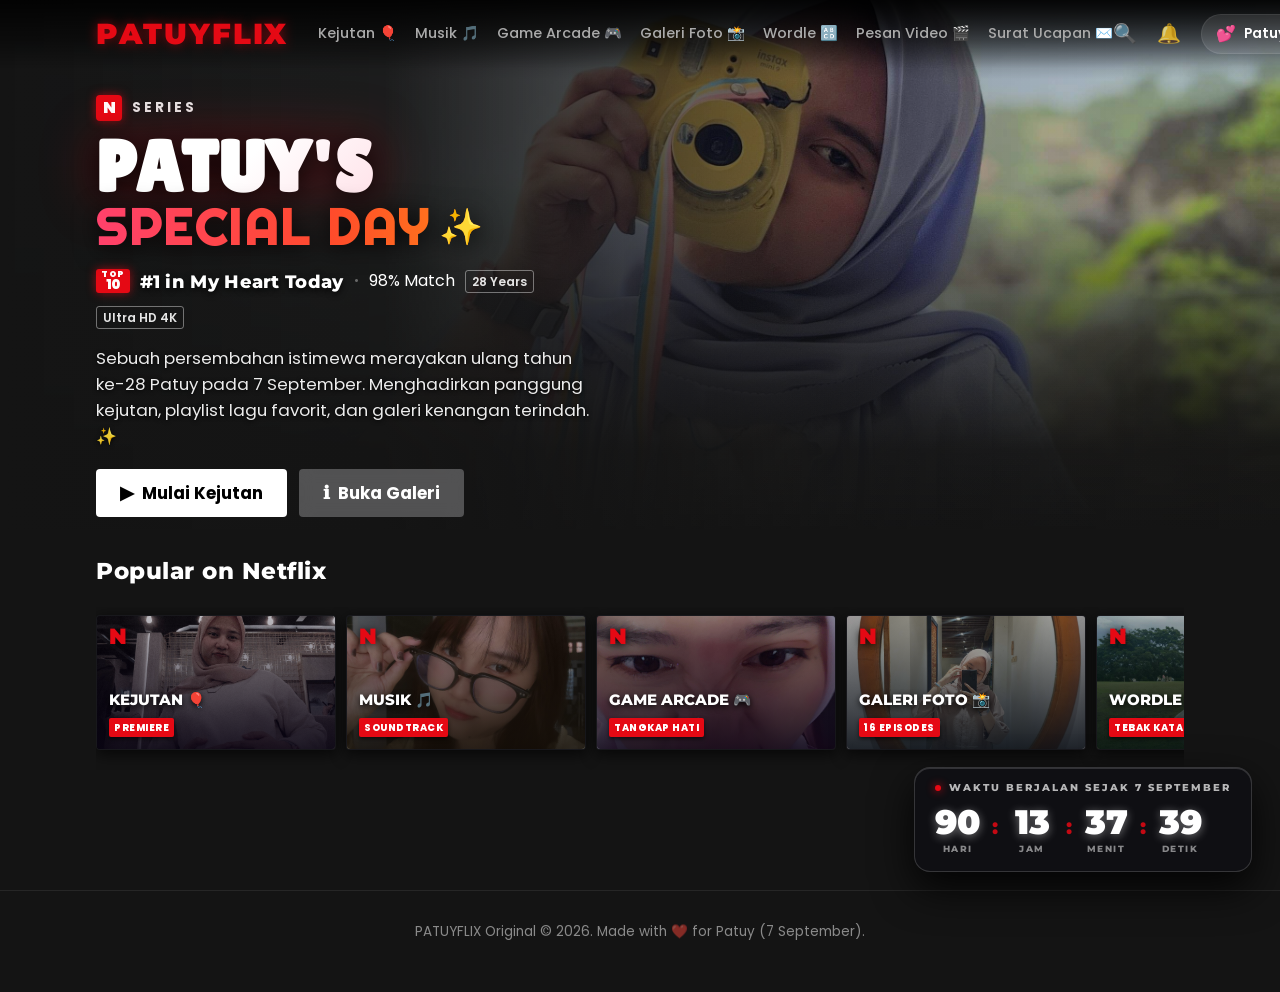
==== index.html @ a93c568f "Deploy PATUYFLIX Birthday Web App 🎉" ====
<!DOCTYPE html>
<html lang="id">
<head>
    <meta charset="UTF-8">
    <meta name="viewport" content="width=device-width, initial-scale=1.0">
    <title>PATUYFLIX — Beranda Utama 💕</title>
    <meta name="description" content="A special Netflix-style birthday experience created with love for Patuy.">
    <!-- Google Fonts -->
    <link rel="preconnect" href="https://fonts.googleapis.com">
    <link rel="preconnect" href="https://fonts.gstatic.com" crossorigin>
    <link href="https://fonts.googleapis.com/css2?family=Fredoka:wght@600;700;800&family=Lilita+One&family=Righteous&family=Montserrat:wght@400;600;700;800;900&family=Poppins:ital,wght@0,300;0,400;0,500;0,600;0,700;1,300&display=swap" rel="stylesheet">
    <link rel="stylesheet" href="css/style.css?v=2">
    <style>
        /* True Netflix Edge-to-Edge Fullscreen Layout (Desktop.pdf 100% Match) */
        html, body.netflix-theme {
            margin: 0 !important;
            padding: 0 !important;
            width: 100vw !important;
            max-width: 100vw !important;
            background-color: #141414 !important;
            overflow-x: hidden !important;
        }

        #starry-canvas {
            display: none !important;
        }

        .netflix-header {
            position: fixed !important;
            top: 0 !important;
            left: 0 !important;
            width: 100vw !important;
            height: 68px !important;
            padding: 0 7.5% !important;
            z-index: 1000 !important;
            background: linear-gradient(180deg, rgba(0,0,0,0.85) 0%, rgba(0,0,0,0.4) 60%, transparent 100%) !important;
            backdrop-filter: none !important;
            -webkit-backdrop-filter: none !important;
            display: flex !important;
            align-items: center !important;
            justify-content: space-between !important;
        }

        .home-main-container {
            width: 100vw !important;
            max-width: 100vw !important;
            margin: 0 !important;
            padding: 0 !important;
            position: relative !important;
            z-index: 1 !important;
            overflow-x: hidden !important;
        }

        .netflix-hero {
            position: relative !important;
            width: 100vw !important;
            min-height: auto !important;
            display: flex !important;
            flex-direction: column !important;
            justify-content: flex-start !important;
            padding: 95px 0 12px 0 !important;
            margin: 0 !important;
            border-radius: 0 !important;
            overflow: visible !important;
        }

        .hero-backdrop {
            position: absolute !important;
            top: 0 !important;
            left: 0 !important;
            right: 0 !important;
            bottom: 0 !important;
            width: 100vw !important;
            height: 100% !important;
            min-height: 100% !important;
            background-image: url('assets/images/hero-banner.jpg') !important;
            background-size: cover !important;
            background-position: right 18% center !important;
            background-repeat: no-repeat !important;
            border-radius: 0 !important;
            z-index: 1 !important;
        }

        .hero-vignette {
            position: absolute !important;
            top: 0 !important;
            left: 0 !important;
            right: 0 !important;
            bottom: 0 !important;
            width: 100vw !important;
            height: 100% !important;
            min-height: 100% !important;
            background: 
                linear-gradient(to right, #141414 0%, rgba(20, 20, 20, 0.95) 30%, rgba(20, 20, 20, 0.68) 48%, rgba(20, 20, 20, 0.15) 72%, transparent 100%),
                linear-gradient(to top, #141414 0%, rgba(20, 20, 20, 0.95) 15%, rgba(20, 20, 20, 0.5) 40%, transparent 65%),
                linear-gradient(to bottom, rgba(0, 0, 0, 0.75) 0%, transparent 15%) !important;
            pointer-events: none !important;
            border-radius: 0 !important;
            z-index: 2 !important;
        }

        .hero-content {
            position: relative !important;
            z-index: 3 !important;
            max-width: 620px !important;
            padding: 0 0 0 7.5% !important;
            margin: 0 !important;
        }

        /* Playful & Attractive Cinematic Hero Title */
        .playful-title {
            font-family: 'Lilita One', 'Fredoka', cursive, sans-serif !important;
            line-height: 0.95 !important;
            margin-bottom: 16px !important;
            display: flex !important;
            flex-direction: column !important;
            gap: 2px !important;
        }

        .title-word-patuy {
            font-family: 'Lilita One', cursive, sans-serif !important;
            font-size: 4.5rem !important;
            background: linear-gradient(135deg, #ffffff 30%, #ffd1dc 75%, #ff9ebb 100%) !important;
            -webkit-background-clip: text !important;
            -webkit-text-fill-color: transparent !important;
            filter: drop-shadow(0 4px 14px rgba(0, 0, 0, 0.9)) drop-shadow(0 0 25px rgba(229, 9, 20, 0.35)) !important;
            letter-spacing: 1.5px !important;
        }

        .title-word-special {
            font-family: 'Righteous', 'Lilita One', cursive, sans-serif !important;
            font-size: 3.1rem !important;
            letter-spacing: 2.5px !important;
            background: linear-gradient(90deg, #ff416c 0%, #ff4b2b 45%, #ffb703 100%) !important;
            -webkit-background-clip: text !important;
            -webkit-text-fill-color: transparent !important;
            filter: drop-shadow(0 3px 12px rgba(0, 0, 0, 0.9)) !important;
            display: inline-flex !important;
            align-items: center !important;
            gap: 8px !important;
        }

        .title-sparkle {
            -webkit-text-fill-color: initial !important;
            font-size: 2.2rem !important;
            display: inline-block !important;
            animation: sparkle-bounce 2.5s ease-in-out infinite alternate !important;
        }

        @keyframes sparkle-bounce {
            0% { transform: scale(1) rotate(0deg); filter: drop-shadow(0 0 4px #ffd700); }
            100% { transform: scale(1.3) rotate(20deg); filter: drop-shadow(0 0 14px #ff4b2b); }
        }

        @media (max-width: 768px) {
            .title-word-patuy {
                font-size: 3rem !important;
            }
            .title-word-special {
                font-size: 2rem !important;
            }
        }

        .hero-synopsis {
            font-size: 1.05rem !important;
            line-height: 1.55 !important;
            color: rgba(255, 255, 255, 0.92) !important;
            text-shadow: 0 1px 4px rgba(0, 0, 0, 0.95) !important;
            max-width: 500px !important;
            margin-bottom: 20px !important;
        }

        /* Hero Meta Row */
        .hero-meta-row {
            display: flex !important;
            align-items: center !important;
            flex-wrap: wrap !important;
            gap: 10px !important;
            margin-bottom: 16px !important;
        }

        .meta-dot {
            color: rgba(255, 255, 255, 0.35) !important;
            font-size: 0.8rem !important;
        }

        /* Modern Frosted Glass HUD Countdown (Floating Bottom-Right) */
        .modern-hud-countdown {
            position: fixed !important;
            right: 28px !important;
            bottom: 28px !important;
            z-index: 9999 !important;
            background: rgba(15, 15, 20, 0.82) !important;
            backdrop-filter: blur(20px) !important;
            -webkit-backdrop-filter: blur(20px) !important;
            border: 1px solid rgba(255, 255, 255, 0.16) !important;
            border-radius: 16px !important;
            padding: 12px 20px 14px 20px !important;
            width: fit-content !important;
            box-shadow: 0 16px 40px rgba(0, 0, 0, 0.85), inset 0 1px 0 rgba(255, 255, 255, 0.15) !important;
            transition: all 0.3s cubic-bezier(0.25, 0.8, 0.25, 1) !important;
        }

        .modern-hud-countdown:hover {
            border-color: rgba(229, 9, 20, 0.7) !important;
            box-shadow: 0 20px 50px rgba(0, 0, 0, 0.95), 0 0 30px rgba(229, 9, 20, 0.4) !important;
            transform: translateY(-4px) scale(1.02) !important;
        }

        /* Hide floating music dock on home page (Beranda) */
        .global-music-dock {
            display: none !important;
        }

        .hud-header {
            display: flex !important;
            align-items: center !important;
            gap: 8px !important;
            margin-bottom: 8px !important;
        }

        .hud-live-dot {
            width: 6px !important;
            height: 6px !important;
            border-radius: 50% !important;
            background-color: #e50914 !important;
            box-shadow: 0 0 8px #e50914 !important;
            animation: live-pulse 1.5s infinite !important;
        }

        @keyframes live-pulse {
            0%, 100% { opacity: 1; transform: scale(1); }
            50% { opacity: 0.4; transform: scale(0.8); }
        }

        .hud-label {
            font-family: 'Montserrat', sans-serif !important;
            font-size: 0.65rem !important;
            font-weight: 800 !important;
            letter-spacing: 2px !important;
            color: rgba(255, 255, 255, 0.7) !important;
            text-transform: uppercase !important;
        }

        .hud-timer-strip {
            display: flex !important;
            align-items: center !important;
            gap: 12px !important;
        }

        .hud-unit {
            display: flex !important;
            flex-direction: column !important;
            align-items: center !important;
            min-width: 44px !important;
        }

        .hud-val {
            font-family: 'Montserrat', sans-serif !important;
            font-size: 2.1rem !important;
            font-weight: 900 !important;
            line-height: 1 !important;
            color: #ffffff !important;
            letter-spacing: -0.5px !important;
            text-shadow: 0 2px 10px rgba(255, 255, 255, 0.4) !important;
        }

        .hud-tag {
            font-family: 'Montserrat', sans-serif !important;
            font-size: 0.58rem !important;
            font-weight: 800 !important;
            letter-spacing: 1.5px !important;
            color: rgba(255, 255, 255, 0.5) !important;
            margin-top: 4px !important;
            text-transform: uppercase !important;
        }

        .hud-colon {
            font-family: 'Montserrat', sans-serif !important;
            font-size: 1.4rem !important;
            font-weight: 800 !important;
            color: #e50914 !important;
            margin-top: -8px !important;
            opacity: 0.85 !important;
            animation: blink-colon 1.5s infinite !important;
        }

        @keyframes blink-colon {
            0%, 100% { opacity: 1; }
            50% { opacity: 0.3; }
        }

        @media (max-width: 768px) {
            .modern-hud-countdown {
                position: relative !important;
                right: auto !important;
                bottom: auto !important;
                margin: 20px 0 0 5% !important;
                padding: 10px 16px !important;
            }
            .hud-val {
                font-size: 1.6rem !important;
            }
            .hud-unit {
                min-width: 36px !important;
            }
            .hud-timer-strip {
                gap: 8px !important;
            }
        }

        /* Authentic Netflix Top 10 Stacked Badge */
        .hero-top10-line {
            display: flex !important;
            align-items: center !important;
            gap: 10px !important;
            margin-bottom: 12px !important;
        }

        .top10-badge-box {
            background-color: #e50914 !important;
            color: #ffffff !important;
            display: flex !important;
            flex-direction: column !important;
            align-items: center !important;
            justify-content: center !important;
            padding: 2px 5px !important;
            border-radius: 3px !important;
            font-weight: 900 !important;
            line-height: 0.9 !important;
            box-shadow: 0 0 10px rgba(229, 9, 20, 0.6) !important;
            flex-shrink: 0 !important;
        }

        .top10-badge-box .top-text {
            font-size: 0.55rem !important;
            letter-spacing: 0.5px !important;
            font-weight: 900 !important;
        }

        .top10-badge-box .ten-text {
            font-size: 0.82rem !important;
            font-weight: 900 !important;
            letter-spacing: -0.5px !important;
        }

        .top10-title {
            font-family: 'Montserrat', sans-serif !important;
            font-size: 1.15rem !important;
            font-weight: 800 !important;
            color: #ffffff !important;
            letter-spacing: 0.3px !important;
            text-shadow: 0 2px 6px rgba(0, 0, 0, 0.9) !important;
        }

        /* Netflix Action Buttons - Desktop.pdf Exact Match */
        .hero-buttons {
            display: flex !important;
            align-items: center !important;
            gap: 12px !important;
            margin-bottom: 0px !important;
        }

        .n-btn {
            display: inline-flex !important;
            align-items: center !important;
            justify-content: center !important;
            gap: 8px !important;
            padding: 10px 24px !important;
            font-size: 1.05rem !important;
            font-weight: 700 !important;
            border-radius: 4px !important;
            cursor: pointer !important;
            border: none !important;
            text-decoration: none !important;
            transition: all 0.2s ease !important;
        }

        .n-btn-primary {
            background-color: #ffffff !important;
            color: #000000 !important;
        }

        .n-btn-primary:hover {
            background-color: rgba(255, 255, 255, 0.75) !important;
        }

        .n-btn-secondary {
            background-color: rgba(109, 109, 110, 0.7) !important;
            color: #ffffff !important;
            backdrop-filter: blur(8px) !important;
        }

        .n-btn-secondary:hover {
            background-color: rgba(109, 109, 110, 0.4) !important;
        }

        /* Netflix Browse Cards Row - Desktop.pdf Exact Match */
        .netflix-row-section {
            margin-top: 24px !important;
            margin-bottom: 45px !important;
            padding: 0 7.5% 35px 7.5% !important;
            position: relative !important;
            z-index: 10 !important;
        }

        .netflix-row-section .row-title {
            font-family: 'Montserrat', sans-serif !important;
            font-size: 1.45rem !important;
            font-weight: 800 !important;
            color: #ffffff !important;
            margin-bottom: 16px !important;
            letter-spacing: 0.5px !important;
        }

        .netflix-coming-week-row {
            display: flex !important;
            flex-direction: row !important;
            align-items: stretch !important;
            gap: 10px !important;
            overflow-x: auto !important;
            padding: 8px 0 20px 0 !important;
            scrollbar-width: thin !important;
        }

        .netflix-show-card {
            flex: 0 0 240px !important;
            width: 240px !important;
            height: 135px !important;
            background: #18181c !important;
            border-radius: 4px !important;
            overflow: hidden !important;
            text-decoration: none !important;
            display: flex !important;
            position: relative !important;
            transition: transform 0.3s cubic-bezier(0.25, 0.8, 0.25, 1), box-shadow 0.3s ease !important;
            box-shadow: 0 4px 15px rgba(0, 0, 0, 0.7) !important;
        }

        .netflix-show-card:hover {
            transform: scale(1.08) !important;
            box-shadow: 0 12px 30px rgba(0, 0, 0, 0.95), 0 0 15px rgba(255, 255, 255, 0.25) !important;
            z-index: 10 !important;
        }

        .show-thumb {
            width: 100% !important;
            height: 100% !important;
            position: relative !important;
            padding: 10px 12px !important;
            display: flex !important;
            flex-direction: column !important;
            justify-content: space-between !important;
            background-size: cover !important;
            background-position: center !important;
        }

        .netflix-episode-badge {
            display: inline-block !important;
            background-color: #e50914 !important;
            color: #ffffff !important;
            font-size: 0.6rem !important;
            font-weight: 800 !important;
            letter-spacing: 0.5px !important;
            padding: 2px 5px !important;
            border-radius: 2px !important;
            text-transform: uppercase !important;
            box-shadow: 0 2px 4px rgba(0, 0, 0, 0.6) !important;
        }

        /* Persistent Global Music Dock */
        .global-music-dock {
            position: fixed !important;
            bottom: 24px !important;
            right: 24px !important;
            z-index: 9999 !important;
            pointer-events: auto !important;
        }

        .music-dock-pill {
            display: flex !important;
            align-items: center !important;
            gap: 12px !important;
            background: rgba(18, 18, 22, 0.92) !important;
            backdrop-filter: blur(14px) !important;
            -webkit-backdrop-filter: blur(14px) !important;
            border: 1px solid rgba(229, 9, 20, 0.4) !important;
            border-radius: 40px !important;
            padding: 8px 16px !important;
            box-shadow: 0 8px 30px rgba(0, 0, 0, 0.8), 0 0 15px rgba(229, 9, 20, 0.2) !important;
            transition: all 0.3s ease !important;
        }

        .music-dock-pill:hover {
            border-color: #e50914 !important;
            box-shadow: 0 10px 35px rgba(0, 0, 0, 0.9), 0 0 25px rgba(229, 9, 20, 0.4) !important;
            transform: translateY(-2px) !important;
        }

        .music-dock-icon {
            display: flex !important;
            align-items: center !important;
            gap: 4px !important;
        }

        .music-note-symbol {
            font-size: 1.2rem !important;
        }

        .sound-bars {
            display: flex !important;
            align-items: flex-end !important;
            gap: 2px !important;
            height: 14px !important;
        }

        .sound-bars .bar {
            width: 3px !important;
            height: 4px !important;
            background-color: #e50914 !important;
            border-radius: 2px !important;
            transition: height 0.2s ease !important;
        }

        .sound-bars.playing .bar:nth-child(1) { animation: sound-bounce 0.8s infinite alternate ease-in-out !important; }
        .sound-bars.playing .bar:nth-child(2) { animation: sound-bounce 0.8s 0.2s infinite alternate ease-in-out !important; }
        .sound-bars.playing .bar:nth-child(3) { animation: sound-bounce 0.8s 0.4s infinite alternate ease-in-out !important; }

        @keyframes sound-bounce {
            0% { height: 3px; }
            100% { height: 14px; }
        }

        .music-dock-info {
            display: flex !important;
            flex-direction: column !important;
            max-width: 140px !important;
            overflow: hidden !important;
        }

        .dock-title {
            font-size: 0.8rem !important;
            font-weight: 700 !important;
            color: #ffffff !important;
            white-space: nowrap !important;
            overflow: hidden !important;
            text-overflow: ellipsis !important;
        }

        .dock-artist {
            font-size: 0.68rem !important;
            color: rgba(255, 255, 255, 0.65) !important;
            white-space: nowrap !important;
            overflow: hidden !important;
            text-overflow: ellipsis !important;
        }

        .music-dock-controls {
            display: flex !important;
            align-items: center !important;
            gap: 6px !important;
        }

        .dock-btn {
            background: rgba(255, 255, 255, 0.1) !important;
            border: 1px solid rgba(255, 255, 255, 0.15) !important;
            color: #ffffff !important;
            width: 32px !important;
            height: 32px !important;
            border-radius: 50% !important;
            display: flex !important;
            align-items: center !important;
            justify-content: center !important;
            cursor: pointer !important;
            font-size: 0.85rem !important;
            transition: all 0.2s ease !important;
        }

        .dock-btn:hover {
            background: #e50914 !important;
            border-color: #e50914 !important;
            transform: scale(1.1) !important;
        }

        .netflix-footer {
            padding: 30px 20px 50px 20px !important;
            margin-top: 40px !important;
            color: rgba(255, 255, 255, 0.5) !important;
            font-size: 0.85rem !important;
            border-top: 1px solid rgba(255, 255, 255, 0.08) !important;
        }
    </style>
</head>
<body class="netflix-theme">
    <!-- Starry Background Canvas -->
    <canvas id="starry-canvas"></canvas>

    <!-- Interactive Birthday Magic Sequence Overlay (Faahim + AyuSharma Style) -->
    <div id="magic-birthday-overlay" class="magic-overlay hidden-overlay">
        <!-- Floating Decorator Balloons Container -->
        <div id="magic-balloon-container" class="magic-balloon-container"></div>
        
        <div class="magic-card text-center">
            <!-- Close / Skip Button -->
            <button class="modal-close" onclick="closeMagicOverlay()" title="Tutup & Ke Galeri">&times;</button>

            <!-- Faahim Chat Bubble Container -->
            <div id="magic-chat-box" class="magic-chat-box hidden-element">
                <div class="chat-header">
                    <span class="chat-avatar">💕</span>
                    <span class="chat-name">Pesan Untuk Patuy</span>
                    <span class="chat-status">🟢 Baru saja</span>
                </div>
                <div class="chat-bubble outgoing">
                    <p>💬 <em>"Selamat Ulang Tahun ya Patuy... 🎉"</em></p>
                </div>
            </div>

            <!-- Lights & Banners -->
            <div id="magic-banner" class="magic-banner hidden-element">
                <span class="b-letter">H</span><span class="b-letter">A</span><span class="b-letter">P</span><span class="b-letter">P</span><span class="b-letter">Y</span>
                &nbsp;
                <span class="b-letter">B</span><span class="b-letter">I</span><span class="b-letter">R</span><span class="b-letter">T</span><span class="b-letter">H</span><span class="b-letter">D</span><span class="b-letter">A</span><span class="b-letter">Y</span>
                &nbsp;
                <span class="b-letter">P</span><span class="b-letter">A</span><span class="b-letter">T</span><span class="b-letter">U</span><span class="b-letter">Y</span><span class="b-letter">!</span>
            </div>

            <!-- Birthday Cake Visual -->
            <div id="magic-cake-wrapper" class="magic-cake-wrapper hidden-element">
                <div class="magic-cake">
                    <div class="cake-candle">
                        <div id="candle-flame" class="candle-flame hidden-element"></div>
                    </div>
                    <div class="cake-top"></div>
                    <div class="cake-bottom"></div>
                </div>
            </div>

            <!-- Dynamic Step Prompt Message -->
            <h2 id="magic-step-title" class="magic-step-title">Hey Patuy 💕</h2>
            <p id="magic-step-sub" class="magic-step-sub">Aku suka banget sama namamu...</p>

            <!-- Interactive Magic Step Buttons -->
            <div class="magic-btn-wrapper margin-top">
                <button id="magic-step-btn" class="n-btn n-btn-primary pulse-hero-btn">
                    Lanjut ➔
                </button>
            </div>
        </div>
    </div>

    <!-- Netflix Top Navigation Header -->
    <header class="netflix-header" id="netflix-header">
        <div class="header-left">
            <a href="index.html" class="netflix-logo">PATUYFLIX</a>
            <nav class="netflix-nav-links">
                <a href="surprise.html">Kejutan 🎈</a>
                <a href="musik.html">Musik 🎵</a>
                <a href="game.html">Game Arcade 🎮</a>
                <a href="galeri.html">Galeri Foto 📸</a>
                <a href="wordle.html">Wordle 🔠</a>
                <a href="video.html">Pesan Video 🎬</a>
                <a href="surat.html">Surat Ucapan ✉️</a>
            </nav>
        </div>
        <div class="header-right">
            <span class="nav-icon" title="Cari Cinta">🔍</span>
            <span class="nav-icon" title="Notifikasi Ulang Tahun">🔔</span>
            <a href="profile.html" class="profile-badge" style="text-decoration: none; cursor: pointer;">
                <span class="profile-avatar">💕</span>
                <span class="profile-name">Patuy</span>
            </a>
        </div>
    </header>

    <!-- Main Netflix App Container (Full-Bleed 100% Screen Edge-to-Edge) -->
    <main class="home-main-container">

        <!-- 1. Netflix Hero Landing Screen -->
        <section id="hero" class="netflix-hero">
            <div class="hero-backdrop"></div>
            <div class="hero-vignette"></div>
            
            <div class="hero-content">
                <div class="netflix-tag-line">
                    <span class="n-logo-badge">N</span>
                    <span class="original-tag">SERIES</span>
                </div>
                
                <h1 class="hero-title playful-title">
                    <span class="title-word-patuy">PATUY'S</span>
                    <span class="title-word-special">SPECIAL DAY <span class="title-sparkle">✨</span></span>
                </h1>
                
                <div class="hero-meta-row">
                    <div class="top10-badge-box">
                        <span class="top-text">TOP</span>
                        <span class="ten-text">10</span>
                    </div>
                    <span class="top10-title">#1 in My Heart Today</span>
                    <span class="meta-dot">•</span>
                    <span class="match-badge">98% Match</span>
                    <span class="quality-badge">28 Years</span>
                    <span class="quality-badge">Ultra HD 4K</span>
                </div>

                <p class="hero-synopsis">
                    Sebuah persembahan istimewa merayakan ulang tahun ke-28 Patuy pada 7 September. Menghadirkan panggung kejutan, playlist lagu favorit, dan galeri kenangan terindah. ✨
                </p>

                <!-- Netflix Action Buttons -->
                <div class="hero-buttons">
                    <a href="surprise.html" class="n-btn n-btn-primary">
                        <span class="btn-icon-symbol">▶</span> Mulai Kejutan
                    </a>
                    <a href="https://www.instagram.com/patarnotstar/" target="_blank" rel="noopener noreferrer" class="n-btn n-btn-secondary">
                        <span class="btn-icon-symbol">ℹ</span> Buka Galeri
                    </a>
                </div>
            </div>

            <!-- Modern Minimalist Frosted Glass HUD Countdown (Positioned at Bottom-Right of Hero Banner) -->
            <div class="modern-hud-countdown">
                <div class="hud-header">
                    <span class="hud-live-dot"></span>
                    <span class="hud-label" id="hud-countdown-label">COUNTDOWN TO 7 SEPTEMBER 2026</span>
                </div>
                <div class="hud-timer-strip" id="countdown">
                    <div class="hud-unit">
                        <span class="hud-val" id="days">00</span>
                        <span class="hud-tag">HARI</span>
                    </div>
                    <span class="hud-colon">:</span>
                    <div class="hud-unit">
                        <span class="hud-val" id="hours">00</span>
                        <span class="hud-tag">JAM</span>
                    </div>
                    <span class="hud-colon">:</span>
                    <div class="hud-unit">
                        <span class="hud-val" id="minutes">00</span>
                        <span class="hud-tag">MENIT</span>
                    </div>
                    <span class="hud-colon">:</span>
                    <div class="hud-unit">
                        <span class="hud-val" id="seconds">00</span>
                        <span class="hud-tag">DETIK</span>
                    </div>
                </div>
            </div>
        </section>

        <!-- NETFLIX BROWSE ROW: POPULAR ON NETFLIX (Desktop.pdf Match) -->
        <section class="netflix-row-section">
            <h2 class="row-title">Popular on Netflix</h2>

            <div class="netflix-coming-week-row">
                <!-- 1. Kejutan Spesial -->
                <a href="surprise.html" class="netflix-show-card">
                    <div class="show-thumb thumb-surprise">
                        <span class="n-card-badge">N</span>
                        <div class="show-title-overlay">
                            <h3 class="show-name">KEJUTAN 🎈</h3>
                            <span class="netflix-episode-badge">PREMIERE</span>
                        </div>
                    </div>
                </a>

                <!-- 2. Musik & Playlist -->
                <a href="musik.html" class="netflix-show-card">
                    <div class="show-thumb thumb-music">
                        <span class="n-card-badge">N</span>
                        <div class="show-title-overlay">
                            <h3 class="show-name">MUSIK 🎵</h3>
                            <span class="netflix-episode-badge">SOUNDTRACK</span>
                        </div>
                    </div>
                </a>

                <!-- 3. Game Arcade -->
                <a href="game.html" class="netflix-show-card">
                    <div class="show-thumb thumb-game">
                        <span class="n-card-badge">N</span>
                        <div class="show-title-overlay">
                            <h3 class="show-name">GAME ARCADE 🎮</h3>
                            <span class="netflix-episode-badge">TANGKAP HATI</span>
                        </div>
                    </div>
                </a>

                <!-- 4. Galeri Foto -->
                <a href="galeri.html" class="netflix-show-card">
                    <div class="show-thumb thumb-gallery">
                        <span class="n-card-badge">N</span>
                        <div class="show-title-overlay">
                            <h3 class="show-name">GALERI FOTO 📸</h3>
                            <span class="netflix-episode-badge">16 EPISODES</span>
                        </div>
                    </div>
                </a>

                <!-- 5. Wordle -->
                <a href="wordle.html" class="netflix-show-card">
                    <div class="show-thumb thumb-wordle">
                        <span class="n-card-badge">N</span>
                        <div class="show-title-overlay">
                            <h3 class="show-name">WORDLE 🔠</h3>
                            <span class="netflix-episode-badge">TEBAK KATA</span>
                        </div>
                    </div>
                </a>

                <!-- 6. Pesan Video -->
                <a href="video.html" class="netflix-show-card">
                    <div class="show-thumb thumb-video">
                        <span class="n-card-badge">N</span>
                        <div class="show-title-overlay">
                            <h3 class="show-name">PESAN VIDEO 🎬</h3>
                            <span class="netflix-episode-badge">4K CINEMATIC</span>
                        </div>
                    </div>
                </a>

                <!-- 7. Surat Ucapan -->
                <a href="surat.html" class="netflix-show-card">
                    <div class="show-thumb thumb-letter">
                        <span class="n-card-badge">N</span>
                        <div class="show-title-overlay">
                            <h3 class="show-name">SURAT UCAPAN ✉️</h3>
                            <span class="netflix-episode-badge">ORIGINAL STORY</span>
                        </div>
                    </div>
                </a>
            </div>
        </section>

    </main>

    <!-- Footer -->
    <footer class="netflix-footer text-center">
        <p>PATUYFLIX Original &copy; 2026. Made with ❤️ for Patuy (7 September).</p>
    </footer>

    <script src="js/audio-player.js"></script>
    <script src="js/main.js"></script>
    <script src="js/surprise.js"></script>
    <script src="js/playlist.js"></script>
    <script src="js/minigame-hearts.js"></script>
    <script src="js/minigame-puzzle.js"></script>
    <script src="js/spa-router.js"></script>
</body>
</html>
---- css/style.css ----
/* ==========================================================================
   PATUYFLIX — Minimalist & Modern Netflix Theme CSS
   Target: Patuy 💕 (7 September 2026)
   ========================================================================== */

:root {
    --netflix-red: #E50914;
    --netflix-red-hover: #b80710;
    --netflix-black: #141414;
    --netflix-dark: #0a0a0c;
    --netflix-card-bg: rgba(22, 22, 26, 0.85);
    --netflix-card-border: rgba(255, 255, 255, 0.08);
    --text-main: #ffffff;
    --text-muted: #aaaaaa;
    --accent-gold: #fbbf24;
    --accent-pink: #e879f9;
    --font-heading: 'Montserrat', sans-serif;
    --font-body: 'Poppins', sans-serif;
}

* {
    box-sizing: border-box;
    margin: 0;
    padding: 0;
}

html {
    scroll-behavior: smooth;
}

body.netflix-theme {
    background-color: var(--netflix-black);
    color: var(--text-main);
    font-family: var(--font-body);
    overflow-x: hidden;
    line-height: 1.6;
}

/* Starry Canvas Background */
#starry-canvas {
    position: fixed;
    top: 0;
    left: 0;
    width: 100vw;
    height: 100vh;
    z-index: 0;
    pointer-events: none;
    opacity: 0.6;
}

/* App Container (Subpages) */
.app-container {
    position: relative;
    z-index: 1;
    width: 100vw;
    max-width: 100vw;
    margin: 0;
    padding: 95px 7.5% 60px 7.5%;
    box-sizing: border-box;
}

/* Home App Container (100% Fullscreen Edge-to-Edge) */
.home-main-container {
    width: 100vw;
    max-width: 100vw;
    margin: 0;
    padding: 0;
    position: relative;
    z-index: 1;
    overflow-x: hidden;
}

/* ==========================================================================
   NETFLIX TOP NAVIGATION HEADER
   ========================================================================== */
.netflix-header {
    position: fixed;
    top: 0;
    left: 0;
    right: 0;
    height: 68px;
    padding: 0 7.5%;
    display: flex;
    align-items: center;
    justify-content: space-between;
    z-index: 1000;
    background: linear-gradient(180deg, rgba(0,0,0,0.85) 0%, rgba(0,0,0,0.4) 60%, transparent 100%);
    transition: background 0.4s ease;
}

.header-left {
    display: flex;
    align-items: center;
    gap: 30px;
}

.netflix-logo {
    font-family: var(--font-heading);
    font-size: 1.8rem;
    font-weight: 900;
    color: var(--netflix-red);
    text-decoration: none;
    letter-spacing: 2px;
    text-shadow: 0 0 12px rgba(229, 9, 20, 0.5);
    transition: transform 0.3s ease;
}

.netflix-logo:hover {
    transform: scale(1.05);
}

.netflix-nav-links {
    display: flex;
    align-items: center;
    gap: 18px;
    flex-wrap: nowrap;
}

.netflix-nav-links a {
    color: var(--text-muted);
    text-decoration: none;
    font-size: 0.9rem;
    font-weight: 500;
    transition: color 0.3s ease, transform 0.2s ease;
    white-space: nowrap;
    display: inline-flex;
    align-items: center;
    gap: 5px;
}

.netflix-nav-links a:hover,
.netflix-nav-links a.active {
    color: var(--text-main);
    font-weight: 600;
}

.header-right {
    display: flex;
    align-items: center;
    gap: 20px;
}

.nav-icon {
    font-size: 1.2rem;
    cursor: pointer;
    opacity: 0.8;
    transition: opacity 0.3s ease;
}

.nav-icon:hover {
    opacity: 1;
}

.profile-badge,
.profile-badge:visited,
.profile-badge:hover,
.profile-badge:active {
    display: flex;
    align-items: center;
    gap: 8px;
    background: rgba(255, 255, 255, 0.1);
    padding: 6px 14px;
    border-radius: 20px;
    border: 1px solid var(--netflix-card-border);
    cursor: pointer;
    color: #ffffff !important;
    text-decoration: none !important;
    transition: all 0.2s ease;
}

.profile-badge:hover {
    background: rgba(255, 255, 255, 0.2);
    border-color: rgba(255, 255, 255, 0.4);
}

.profile-avatar {
    font-size: 1rem;
}

.profile-name {
    font-size: 0.85rem;
    font-weight: 600;
    color: #ffffff !important;
}

/* ==========================================================================
   NETFLIX HERO BANNER (100% Fullscreen Edge-to-Edge)
   ========================================================================== */
.netflix-hero {
    position: relative;
    width: 100vw;
    min-height: auto;
    display: flex;
    flex-direction: column;
    justify-content: flex-start;
    padding: 95px 0 12px 0;
    margin: 0;
    border-radius: 0;
    overflow: visible;
}

.hero-backdrop {
    position: absolute;
    top: 0;
    left: 0;
    right: 0;
    bottom: 0;
    width: 100vw;
    height: 100%;
    min-height: 100%;
    background-image: url('../assets/images/hero-banner.jpg');
    background-size: cover;
    background-position: right 18% center;
    background-repeat: no-repeat;
    border-radius: 0;
    z-index: 1;
}

.hero-vignette {
    position: absolute;
    top: 0;
    left: 0;
    right: 0;
    bottom: 0;
    width: 100vw;
    height: 100%;
    min-height: 100%;
    background: 
        linear-gradient(to right, #141414 0%, rgba(20, 20, 20, 0.95) 30%, rgba(20, 20, 20, 0.68) 48%, rgba(20, 20, 20, 0.15) 72%, transparent 100%),
        linear-gradient(to top, #141414 0%, rgba(20, 20, 20, 0.95) 15%, rgba(20, 20, 20, 0.5) 40%, transparent 65%),
        linear-gradient(to bottom, rgba(0, 0, 0, 0.75) 0%, transparent 15%);
    pointer-events: none;
    border-radius: 0;
    z-index: 2;
}

.hero-content {
    position: relative;
    z-index: 3;
    max-width: 620px;
    padding: 0 0 0 7.5%;
    margin: 0;
}

.justify-center {
    justify-content: center;
}

.centered-hero-content {
    max-width: 900px;
    margin: 0 auto;
}

/* ==========================================================================
   MODERN FROSTED GLASS HUD COUNTDOWN (2026 LUXURY - FLOATING BOTTOM RIGHT)
   ========================================================================== */
.modern-hud-countdown {
    position: fixed;
    right: 28px;
    bottom: 28px;
    z-index: 9999;
    background: rgba(15, 15, 20, 0.82);
    backdrop-filter: blur(20px);
    -webkit-backdrop-filter: blur(20px);
    border: 1px solid rgba(255, 255, 255, 0.16);
    border-radius: 16px;
    padding: 12px 20px 14px 20px;
    width: fit-content;
    box-shadow: 0 16px 40px rgba(0, 0, 0, 0.85), inset 0 1px 0 rgba(255, 255, 255, 0.15);
    transition: all 0.3s cubic-bezier(0.25, 0.8, 0.25, 1);
}

.modern-hud-countdown:hover {
    border-color: rgba(229, 9, 20, 0.7);
    box-shadow: 0 20px 50px rgba(0, 0, 0, 0.95), 0 0 30px rgba(229, 9, 20, 0.4);
    transform: translateY(-4px) scale(1.02);
}

.hud-header {
    display: flex;
    align-items: center;
    gap: 8px;
    margin-bottom: 8px;
}

.hud-live-dot {
    width: 6px;
    height: 6px;
    border-radius: 50%;
    background-color: #e50914;
    box-shadow: 0 0 8px #e50914;
    animation: live-pulse 1.5s infinite;
}

@keyframes live-pulse {
    0%, 100% { opacity: 1; transform: scale(1); }
    50% { opacity: 0.4; transform: scale(0.8); }
}

.hud-label {
    font-family: var(--font-heading);
    font-size: 0.65rem;
    font-weight: 800;
    letter-spacing: 2px;
    color: rgba(255, 255, 255, 0.7);
    text-transform: uppercase;
}

.hud-timer-strip {
    display: flex;
    align-items: center;
    gap: 12px;
}

.hud-unit {
    display: flex;
    flex-direction: column;
    align-items: center;
    min-width: 44px;
}

.hud-val {
    font-family: var(--font-heading);
    font-size: 2.1rem;
    font-weight: 900;
    line-height: 1;
    color: #ffffff;
    letter-spacing: -0.5px;
    text-shadow: 0 2px 10px rgba(255, 255, 255, 0.4);
}

.hud-tag {
    font-family: var(--font-heading);
    font-size: 0.58rem;
    font-weight: 800;
    letter-spacing: 1.5px;
    color: rgba(255, 255, 255, 0.5);
    margin-top: 4px;
    text-transform: uppercase;
}

.hud-colon {
    font-family: var(--font-heading);
    font-size: 1.4rem;
    font-weight: 800;
    color: #e50914;
    margin-top: -8px;
    opacity: 0.85;
    animation: blink-colon 1.5s infinite;
}

@keyframes blink-colon {
    0%, 100% { opacity: 1; }
    50% { opacity: 0.3; }
}

@media (max-width: 768px) {
    .modern-hud-countdown {
        position: relative;
        right: auto;
        bottom: auto;
        margin: 20px 0 0 5%;
        padding: 10px 16px;
    }
    .hud-val {
        font-size: 1.6rem;
    }
    .hud-unit {
        min-width: 36px;
    }
    .hud-timer-strip {
        gap: 8px;
    }
}

.centered-synopsis {
    margin: 0 auto 32px;
    max-width: 700px;
}

.netflix-tag-line {
    display: flex;
    align-items: center;
    gap: 10px;
    margin-bottom: 12px;
}

.n-logo-badge {
    background: var(--netflix-red);
    color: #fff;
    font-weight: 900;
    font-size: 1rem;
    width: 26px;
    height: 26px;
    display: inline-flex;
    align-items: center;
    justify-content: center;
    border-radius: 4px;
    box-shadow: 0 0 10px rgba(229, 9, 20, 0.6);
}

.original-tag {
    font-size: 0.85rem;
    font-weight: 700;
    letter-spacing: 3px;
    color: #e5e5e5;
}

/* Playful & Attractive Cinematic Hero Title */
.hero-title {
    margin-bottom: 16px;
}

.playful-title {
    font-family: 'Lilita One', 'Fredoka', cursive, sans-serif;
    line-height: 0.95;
    display: flex;
    flex-direction: column;
    gap: 2px;
}

.title-word-patuy {
    font-family: 'Lilita One', cursive, sans-serif;
    font-size: 4.5rem;
    background: linear-gradient(135deg, #ffffff 30%, #ffd1dc 75%, #ff9ebb 100%);
    -webkit-background-clip: text;
    -webkit-text-fill-color: transparent;
    filter: drop-shadow(0 4px 14px rgba(0, 0, 0, 0.9)) drop-shadow(0 0 25px rgba(229, 9, 20, 0.35));
    letter-spacing: 1.5px;
}

.title-word-special {
    font-family: 'Righteous', 'Lilita One', cursive, sans-serif;
    font-size: 3.1rem;
    letter-spacing: 2.5px;
    background: linear-gradient(90deg, #ff416c 0%, #ff4b2b 45%, #ffb703 100%);
    -webkit-background-clip: text;
    -webkit-text-fill-color: transparent;
    filter: drop-shadow(0 3px 12px rgba(0, 0, 0, 0.9));
    display: inline-flex;
    align-items: center;
    gap: 8px;
}

.title-sparkle {
    -webkit-text-fill-color: initial !important;
    font-size: 2.2rem;
    display: inline-block;
    animation: sparkle-bounce 2.5s ease-in-out infinite alternate;
}

@keyframes sparkle-bounce {
    0% { transform: scale(1) rotate(0deg); filter: drop-shadow(0 0 4px #ffd700); }
    100% { transform: scale(1.3) rotate(20deg); filter: drop-shadow(0 0 14px #ff4b2b); }
}

@media (max-width: 768px) {
    .title-word-patuy {
        font-size: 3rem;
    }
    .title-word-special {
        font-size: 2rem;
    }
}

.hero-meta-row {
    display: flex;
    align-items: center;
    flex-wrap: wrap;
    gap: 10px;
    margin-bottom: 16px;
}

.meta-dot {
    color: rgba(255, 255, 255, 0.35);
    font-size: 0.8rem;
}
    color: #ffffff;
    font-size: 0.95rem;
    text-shadow: 0 1px 4px rgba(0, 0, 0, 0.9);
}

.match-badge {
    color: #46d369;
    font-weight: 700;
}

.meta-tag {
    color: var(--text-muted);
}

.quality-badge {
    border: 1px solid rgba(255, 255, 255, 0.4);
    padding: 1px 6px;
    border-radius: 3px;
    font-size: 0.75rem;
    font-weight: 600;
    color: #e5e5e5;
}

.hero-synopsis {
    font-size: 0.98rem;
    color: #d2d2d2;
    margin-bottom: 22px;
    line-height: 1.6;
    max-width: 520px;
    text-shadow: 0 1px 4px rgba(0, 0, 0, 0.9);
}

.hero-buttons {
    display: flex;
    align-items: center;
    gap: 14px;
    margin-bottom: 24px;
}

/* Netflix Buttons */
.n-btn {
    display: inline-flex;
    align-items: center;
    justify-content: center;
    gap: 10px;
    padding: 14px 28px;
    font-size: 1rem;
    font-weight: 700;
    border-radius: 8px;
    cursor: pointer;
    border: none;
    transition: all 0.3s cubic-bezier(0.25, 0.8, 0.25, 1);
    text-decoration: none;
}

.pulse-hero-btn {
    animation: btn-pulse 2s infinite;
}

@keyframes btn-pulse {
    0% { box-shadow: 0 0 0 0 rgba(255, 255, 255, 0.6); }
    70% { box-shadow: 0 0 0 16px rgba(255, 255, 255, 0); }
    100% { box-shadow: 0 0 0 0 rgba(255, 255, 255, 0); }
}

.n-btn-primary {
    background-color: var(--text-main);
    color: #000;
}

.n-btn-primary:hover {
    background-color: rgba(255, 255, 255, 0.85);
    transform: translateY(-2px);
    box-shadow: 0 8px 20px rgba(255, 255, 255, 0.2);
}

.n-btn-secondary {
    background-color: rgba(109, 109, 110, 0.7);
    color: #fff;
    backdrop-filter: blur(8px);
}

.n-btn-secondary:hover {
    background-color: rgba(109, 109, 110, 0.4);
    transform: translateY(-2px);
}

.btn-icon-symbol {
    font-size: 1.1rem;
}

/* Netflix Countdown Card inside Hero */
.netflix-countdown-card {
    background: var(--netflix-card-bg);
    border: 1px solid var(--netflix-card-border);
    border-radius: 16px;
    padding: 20px 24px;
    max-width: 480px;
    backdrop-filter: blur(16px);
    box-shadow: 0 10px 30px rgba(0, 0, 0, 0.5);
}

.countdown-header {
    font-size: 0.8rem;
    font-weight: 700;
    letter-spacing: 1.5px;
    color: var(--netflix-red);
    margin-bottom: 12px;
}

.live-dot {
    animation: pulse-dot 1.5s infinite;
}

@keyframes pulse-dot {
    0%, 100% { opacity: 1; }
    50% { opacity: 0.3; }
}

.countdown-container {
    display: flex;
    align-items: center;
    gap: 12px;
    margin-bottom: 8px;
}

.time-box {
    background: rgba(0, 0, 0, 0.4);
    border: 1px solid rgba(255, 255, 255, 0.1);
    border-radius: 8px;
    padding: 8px 14px;
    text-align: center;
    flex: 1;
}

.time-value {
    font-family: var(--font-heading);
    font-size: 1.5rem;
    font-weight: 800;
    color: var(--text-main);
    display: block;
}

.time-label {
    font-size: 0.65rem;
    color: var(--text-muted);
    letter-spacing: 1px;
}

.colon {
    font-size: 1.2rem;
    font-weight: bold;
    color: var(--netflix-red);
}

.status-msg {
    font-size: 0.8rem;
    color: var(--accent-pink);
    margin-top: 4px;
}

/* ==========================================================================
   NETFLIX BROWSE ROW: POPULAR ON NETFLIX
   ========================================================================== */
.netflix-row-section {
    width: 100vw;
    max-width: 100vw;
    padding: 0 7.5% 35px 7.5%;
    margin-top: 24px;
    margin-bottom: 45px;
    position: relative;
    z-index: 10;
}

.coming-week-header {
    display: flex;
    align-items: center;
    gap: 12px;
    margin-bottom: 18px;
}

.coming-week-header .row-title {
    font-family: var(--font-heading);
    font-size: 1.5rem;
    font-weight: 800;
    color: #ffffff;
    margin: 0;
    letter-spacing: 0.5px;
}

.row-badge-pill {
    background: rgba(229, 9, 20, 0.18);
    border: 1px solid rgba(229, 9, 20, 0.5);
    color: #ff4d58;
    font-size: 0.75rem;
    font-weight: 700;
    padding: 3px 12px;
    border-radius: 20px;
}

.netflix-coming-week-row {
    display: flex;
    flex-direction: row;
    align-items: stretch;
    gap: 16px;
    overflow-x: auto;
    padding: 10px 4px 20px 4px;
    scroll-behavior: smooth;
    scrollbar-width: thin;
    scrollbar-color: rgba(229, 9, 20, 0.5) rgba(0, 0, 0, 0.3);
}

.netflix-coming-week-row::-webkit-scrollbar {
    height: 6px;
}

.netflix-coming-week-row::-webkit-scrollbar-track {
    background: rgba(0, 0, 0, 0.3);
    border-radius: 3px;
}

.netflix-coming-week-row::-webkit-scrollbar-thumb {
    background: rgba(229, 9, 20, 0.5);
    border-radius: 3px;
}

.netflix-show-card {
    flex: 0 0 250px;
    width: 250px;
    height: 140px;
    background: #18181c;
    border-radius: 4px;
    overflow: hidden;
    text-decoration: none;
    display: flex;
    flex-direction: column;
    transition: transform 0.3s cubic-bezier(0.25, 0.8, 0.25, 1), box-shadow 0.3s ease, border-color 0.3s ease;
    border: 1px solid transparent;
    box-shadow: 0 4px 15px rgba(0, 0, 0, 0.7);
    position: relative;
}

.netflix-show-card:hover {
    border-color: rgba(255, 255, 255, 0.8);
    transform: scale(1.08);
    box-shadow: 0 12px 30px rgba(0, 0, 0, 0.95), 0 0 15px rgba(255, 255, 255, 0.25);
    z-index: 10;
}

.show-thumb {
    width: 100%;
    height: 100%;
    position: relative;
    padding: 10px 12px;
    display: flex;
    flex-direction: column;
    justify-content: space-between;
    background-size: cover;
    background-position: center;
}

.thumb-surprise {
    background-image: linear-gradient(180deg, rgba(20, 10, 30, 0.25) 0%, rgba(10, 5, 20, 0.88) 100%),
                      url('../assets/images/SNOW_20250316_190509_670.jpg');
    background-size: cover;
    background-position: center;
}

.thumb-gallery {
    background-image: linear-gradient(180deg, rgba(15, 25, 35, 0.25) 0%, rgba(8, 14, 22, 0.88) 100%),
                      url('../assets/images/20250329_174913.jpg');
    background-size: cover;
    background-position: center;
}

.thumb-letter {
    background-image: linear-gradient(180deg, rgba(35, 15, 20, 0.25) 0%, rgba(20, 8, 12, 0.88) 100%),
                      url('../assets/images/IMG-20241228-WA0007-1.jpg');
    background-size: cover;
    background-position: center;
}

.thumb-music {
    background-image: linear-gradient(180deg, rgba(30, 20, 10, 0.25) 0%, rgba(18, 12, 6, 0.88) 100%),
                      url('../assets/images/IMG-20250501-WA0010.jpg');
    background-size: cover;
    background-position: center;
}

.thumb-game {
    background-image: linear-gradient(180deg, rgba(25, 10, 35, 0.25) 0%, rgba(15, 6, 22, 0.88) 100%),
                      url('../assets/images/IMG-20260705-WA0020.jpg');
    background-size: cover;
    background-position: center;
}

.thumb-wordle {
    background-image: linear-gradient(180deg, rgba(10, 35, 25, 0.25) 0%, rgba(6, 22, 16, 0.88) 100%),
                      url('../assets/images/IMG-20251122-WA0021.jpg');
    background-size: cover;
    background-position: center;
}

.thumb-video {
    background-image: linear-gradient(180deg, rgba(20, 20, 35, 0.25) 0%, rgba(10, 10, 22, 0.88) 100%),
                      url('../assets/images/20241228_122939-1.jpg');
    background-size: cover;
    background-position: center;
}

.n-card-badge {
    font-family: var(--font-heading);
    color: var(--netflix-red);
    font-size: 1.35rem;
    font-weight: 900;
    line-height: 1;
    text-shadow: 0 2px 8px rgba(0, 0, 0, 0.9);
}

.show-title-overlay {
    margin-top: auto;
}

.show-name {
    font-family: var(--font-heading);
    font-size: 0.92rem;
    font-weight: 800;
    color: #ffffff;
    line-height: 1.2;
    text-shadow: 0 2px 6px rgba(0, 0, 0, 0.95);
    margin-bottom: 3px;
}

.netflix-episode-badge {
    display: inline-block;
    background-color: #e50914;
    color: #ffffff;
    font-size: 0.6rem;
    font-weight: 800;
    letter-spacing: 0.5px;
    padding: 2px 5px;
    border-radius: 2px;
    text-transform: uppercase;
    box-shadow: 0 2px 4px rgba(0, 0, 0, 0.6);
}

.netflix-card-action {
    background: #141414;
    color: rgba(255, 255, 255, 0.75);
    font-size: 0.8rem;
    font-weight: 700;
    padding: 10px 14px;
    display: flex;
    align-items: center;
    justify-content: center;
    gap: 8px;
    border-top: 1px solid rgba(255, 255, 255, 0.08);
    transition: background 0.2s ease, color 0.2s ease;
}

.netflix-show-card:hover .netflix-card-action {
    background: #ffffff;
    color: #000000;
    font-weight: 800;
}

.action-icon {
    font-size: 0.9rem;
}

.menu-page-card h3 {
    font-family: var(--font-heading);
    font-size: 1.3rem;
    font-weight: 700;
    margin-bottom: 8px;
    color: #ffffff;
}

.menu-page-card p {
    font-size: 0.88rem;
    color: var(--text-muted);
    line-height: 1.5;
}

.margin-top-lg {
    margin-top: 40px;
}

.netflix-row-badge {
    display: inline-block;
    font-size: 0.75rem;
    letter-spacing: 2px;
    color: var(--netflix-red);
    background: rgba(229, 9, 20, 0.1);
    border: 1px solid rgba(229, 9, 20, 0.3);
    padding: 4px 12px;
    border-radius: 20px;
    margin-bottom: 14px;
    font-weight: 600;
}

/* Polaroid Grid (LDR Memories Row - Style Foto Miring) */
.polaroid-grid {
    display: grid;
    grid-template-columns: repeat(auto-fit, minmax(280px, 1fr));
    gap: 24px;
}

.polaroid-card {
    background: #1c1c22;
    border: 1px solid var(--netflix-card-border);
    border-radius: 14px;
    padding: 20px;
    text-align: center;
    transition: transform 0.35s cubic-bezier(0.25, 0.8, 0.25, 1), box-shadow 0.3s ease;
    cursor: pointer;
}

.polaroid-card:nth-child(odd) {
    transform: rotate(-2.5deg);
}

.polaroid-card:nth-child(even) {
    transform: rotate(2deg);
}

.polaroid-card:nth-child(3n) {
    transform: rotate(-1.5deg);
}

.polaroid-card:hover {
    transform: rotate(0deg) translateY(-8px) scale(1.04) !important;
    box-shadow: 0 16px 35px rgba(229, 9, 20, 0.3);
    border-color: var(--netflix-red);
}

/* AyuSharma Style Interactive Magic Birthday Overlay */
.magic-overlay {
    position: fixed;
    top: 0;
    left: 0;
    right: 0;
    bottom: 0;
    background: rgba(10, 10, 14, 0.96);
    backdrop-filter: blur(24px);
    -webkit-backdrop-filter: blur(24px);
    z-index: 4000;
    display: flex;
    align-items: center;
    justify-content: center;
    padding: 20px;
    transition: background 1s ease;
}

.magic-overlay.lights-on {
    background: radial-gradient(circle, rgba(60, 20, 50, 0.95) 0%, rgba(10, 10, 14, 0.98) 100%);
}

.magic-card {
    background: rgba(22, 22, 28, 0.88);
    border: 1px solid rgba(255, 255, 255, 0.1);
    border-radius: 24px;
    padding: 40px 30px;
    max-width: 600px;
    width: 100%;
    box-shadow: 0 20px 60px rgba(0, 0, 0, 0.8);
    position: relative;
    z-index: 2;
}

.hidden-element {
    display: none !important;
}

/* Birthday Banner Letters */
.magic-banner {
    font-family: var(--font-heading);
    font-size: 1.8rem;
    font-weight: 900;
    margin-bottom: 20px;
}

.b-letter {
    display: inline-block;
    color: #fff;
    text-shadow: 0 0 10px rgba(232, 121, 249, 0.8);
    animation: bounce-letter 1.5s infinite alternate;
}

.b-letter:nth-child(even) { color: #fbbf24; animation-delay: 0.2s; }
.b-letter:nth-child(3n) { color: #38bdf8; animation-delay: 0.4s; }
.b-letter:nth-child(5n) { color: #E50914; animation-delay: 0.6s; }

@keyframes bounce-letter {
    0% { transform: translateY(0); }
    100% { transform: translateY(-8px); }
}

/* Birthday Cake CSS Visual */
.magic-cake-wrapper {
    margin: 20px auto;
    display: flex;
    justify-content: center;
}

.magic-cake {
    position: relative;
    width: 140px;
    height: 100px;
}

.cake-top {
    position: absolute;
    top: 30px;
    left: 10px;
    right: 10px;
    height: 35px;
    background: #e879f9;
    border-radius: 10px 10px 0 0;
    border-bottom: 4px solid #fbbf24;
}

.cake-bottom {
    position: absolute;
    bottom: 0;
    left: 0;
    right: 0;
    height: 40px;
    background: #c084fc;
    border-radius: 0 0 12px 12px;
}

.magic-cake .cake-candle {
    position: absolute;
    top: 5px;
    left: 50%;
    transform: translateX(-50%);
    width: 12px;
    height: 28px;
    background: #fbbf24;
    border-radius: 4px;
}

.magic-cake .candle-flame {
    position: absolute;
    top: -16px;
    left: 50%;
    transform: translateX(-50%);
    width: 12px;
    height: 18px;
    background: radial-gradient(circle, #ffe600 0%, #ff5500 70%);
    border-radius: 50% 50% 20% 20%;
    box-shadow: 0 0 15px #ff5500;
    animation: flame-flicker 0.6s infinite alternate;
}

@keyframes flame-flicker {
    0% { transform: translateX(-50%) scale(1); }
    100% { transform: translateX(-50%) scale(1.15) rotate(2deg); }
}

/* Floating Decorator Balloons */
.magic-balloon-container {
    position: absolute;
    top: 0;
    left: 0;
    right: 0;
    bottom: 0;
    pointer-events: none;
    overflow: hidden;
    z-index: 1;
}

.magic-floating-balloon {
    position: absolute;
    font-size: 3rem;
    animation: magic-float-up 6s linear forwards;
}

@keyframes magic-float-up {
    0% { transform: translateY(100vh) rotate(0deg); opacity: 1; }
    100% { transform: translateY(-20vh) rotate(20deg); opacity: 0.8; }
}

.magic-step-title {
    font-family: var(--font-heading);
    font-size: 1.4rem;
    color: #ffffff;
    margin-bottom: 8px;
}

.magic-step-sub {
    font-size: 0.95rem;
    color: var(--text-muted);
}

/* Balloon Pop Transition Overlay (Step 2 Rancangan) */
.balloon-pop-overlay {
    position: fixed;
    top: 0;
    left: 0;
    right: 0;
    bottom: 0;
    background: rgba(10, 10, 14, 0.95);
    backdrop-filter: blur(20px);
    -webkit-backdrop-filter: blur(20px);
    z-index: 3000;
    display: flex;
    align-items: center;
    justify-content: center;
    padding: 20px;
}

.hidden-overlay {
    display: none !important;
}

.balloon-container {
    display: flex;
    flex-wrap: wrap;
    justify-content: center;
    gap: 20px;
    margin: 30px 0;
    max-width: 500px;
}

.balloon-item {
    font-size: 3.5rem;
    cursor: pointer;
    animation: balloon-float 3s ease-in-out infinite alternate;
    transition: transform 0.2s ease, opacity 0.3s ease;
    user-select: none;
}

.balloon-item:hover {
    transform: scale(1.25) rotate(5deg);
}

.balloon-item.popped {
    animation: pop-anim 0.3s ease forwards;
    pointer-events: none;
}

@keyframes balloon-float {
    0% { transform: translateY(0px); }
    100% { transform: translateY(-15px); }
}

@keyframes pop-anim {
    0% { transform: scale(1.2); opacity: 1; }
    50% { transform: scale(1.6); opacity: 0.5; }
    100% { transform: scale(0); opacity: 0; }
}

.pop-title {
    font-family: var(--font-heading);
    font-size: 2.2rem;
    color: var(--netflix-red);
    text-shadow: 0 0 20px rgba(229, 9, 20, 0.6);
}

.pop-subtitle {
    font-size: 1.05rem;
    color: var(--accent-gold);
    margin-top: 8px;
}

.polaroid-card:hover {
    transform: translateY(-6px) scale(1.02);
    box-shadow: 0 12px 30px rgba(229, 9, 20, 0.25);
    border-color: var(--netflix-red);
}

.polaroid-img {
    font-size: 3.2rem;
    margin-bottom: 12px;
}

.polaroid-caption {
    font-weight: 700;
    font-size: 1rem;
    color: var(--text-main);
    margin-bottom: 4px;
}

.polaroid-subcaption {
    font-size: 0.82rem;
    color: var(--text-muted);
}

/* Music Player Styling */
.player-container {
    display: flex;
    flex-direction: column;
    align-items: center;
    gap: 16px;
    max-width: 500px;
    margin: 0 auto;
}

.album-art {
    width: 110px;
    height: 110px;
    border-radius: 50%;
    background: radial-gradient(circle, var(--netflix-red), #330005);
    display: flex;
    align-items: center;
    justify-content: center;
    font-size: 2.5rem;
    box-shadow: 0 0 25px rgba(229, 9, 20, 0.6);
    animation: rotate-art 20s linear infinite paused;
}

.album-art.playing {
    animation-play-state: running;
}

@keyframes rotate-art {
    from { transform: rotate(0deg); }
    to { transform: rotate(360deg); }
}

.track-time-container {
    width: 100%;
    display: flex;
    align-items: center;
    gap: 12px;
    font-size: 0.8rem;
    color: var(--text-muted);
}

.progress-bar-bg {
    flex: 1;
    height: 6px;
    background: rgba(255, 255, 255, 0.1);
    border-radius: 3px;
    overflow: hidden;
    cursor: pointer;
}

.progress-bar-fill {
    width: 0%;
    height: 100%;
    background: var(--netflix-red);
    border-radius: 3px;
    transition: width 0.1s linear;
}

.player-controls {
    display: flex;
    align-items: center;
    gap: 20px;
}

.btn-icon {
    background: none;
    border: none;
    color: var(--text-main);
    font-size: 1.4rem;
    cursor: pointer;
    transition: transform 0.2s ease, color 0.2s ease;
}

.btn-icon:hover {
    color: var(--netflix-red);
    transform: scale(1.15);
}

.play-main {
    font-size: 2rem;
    background: var(--netflix-red);
    color: #fff;
    width: 54px;
    height: 54px;
    border-radius: 50%;
    display: flex;
    align-items: center;
    justify-content: center;
    box-shadow: 0 4px 15px rgba(229, 9, 20, 0.5);
}

.play-main:hover {
    background: var(--netflix-red-hover);
    transform: scale(1.08);
}

/* LDR Map Container */
.ldr-map-container {
    position: relative;
    height: 160px;
    margin: 20px 0;
    display: flex;
    align-items: center;
    justify-content: space-between;
    padding: 0 40px;
    background: rgba(0, 0, 0, 0.4);
    border-radius: 16px;
    border: 1px solid rgba(255, 255, 255, 0.05);
}

.location-pin {
    display: flex;
    flex-direction: column;
    align-items: center;
    gap: 6px;
    z-index: 2;
}

.pin-dot {
    width: 14px;
    height: 14px;
    background: var(--netflix-red);
    border-radius: 50%;
    box-shadow: 0 0 12px var(--netflix-red);
}

.pin-pulse-wave {
    position: absolute;
    width: 30px;
    height: 30px;
    border: 2px solid var(--netflix-red);
    border-radius: 50%;
    animation: pulse-ring 2s infinite;
}

@keyframes pulse-ring {
    0% { transform: scale(0.5); opacity: 1; }
    100% { transform: scale(1.8); opacity: 0; }
}

.pin-label {
    font-weight: 700;
    font-size: 0.9rem;
    color: var(--text-main);
}

.flying-love-beam {
    font-size: 1.8rem;
    z-index: 3;
    animation: fly-beam 3s ease-in-out infinite alternate;
}

@keyframes fly-beam {
    0% { transform: translateX(-140px); }
    100% { transform: translateX(140px); }
}

.map-line-svg {
    position: absolute;
    top: 0;
    left: 0;
    width: 100%;
    height: 100%;
    z-index: 1;
}

.distance-counter {
    font-family: var(--font-heading);
    font-size: 2.2rem;
    font-weight: 900;
    color: var(--netflix-red);
    margin-bottom: 8px;
}

.quote-text {
    font-style: italic;
    color: var(--text-muted);
    font-size: 0.95rem;
}

/* Greek Mythology & Facts */
.facts-container {
    display: grid;
    grid-template-columns: repeat(auto-fit, minmax(260px, 1fr));
    gap: 16px;
    margin-top: 20px;
}

.fact-box {
    background: rgba(0, 0, 0, 0.4);
    border: 1px solid var(--netflix-card-border);
    border-radius: 12px;
    padding: 16px;
    display: flex;
    gap: 14px;
    align-items: flex-start;
}

.fact-icon {
    font-size: 2rem;
}

.fact-text h4 {
    font-size: 0.95rem;
    color: var(--text-main);
    margin-bottom: 4px;
}

.fact-text p {
    font-size: 0.82rem;
    color: var(--text-muted);
}

.romantic-story-box {
    background: rgba(229, 9, 20, 0.06);
    border-left: 4px solid var(--netflix-red);
    padding: 18px 20px;
    border-radius: 8px;
    margin-top: 20px;
}

.story-badge {
    font-size: 0.8rem;
    font-weight: 700;
    color: var(--netflix-red);
    letter-spacing: 1px;
}

.story-paragraph {
    font-size: 0.9rem;
    color: #e0e0e0;
    line-height: 1.6;
}

/* 3D Envelope Component */
.envelope-wrapper {
    margin: 30px auto;
    width: 260px;
    height: 170px;
    position: relative;
    cursor: pointer;
    perspective: 800px;
}

.envelope {
    width: 100%;
    height: 100%;
    background: #c92a2a;
    border-radius: 12px;
    position: relative;
    box-shadow: 0 10px 25px rgba(0, 0, 0, 0.5);
    transition: transform 0.4s ease;
}

.envelope:hover {
    transform: translateY(-5px);
}

.envelope-flap {
    position: absolute;
    top: 0;
    left: 0;
    border-left: 130px solid transparent;
    border-right: 130px solid transparent;
    border-top: 95px solid #e03131;
    transform-origin: top;
    transition: transform 0.5s ease;
    z-index: 4;
}

.envelope.open .envelope-flap {
    transform: rotateX(180deg);
}

.envelope-pocket {
    position: absolute;
    bottom: 0;
    left: 0;
    border-left: 130px solid #a61e1e;
    border-right: 130px solid #a61e1e;
    border-bottom: 85px solid #c92a2a;
    border-radius: 0 0 12px 12px;
    z-index: 3;
}

.envelope-paper {
    position: absolute;
    top: 15px;
    left: 20px;
    right: 20px;
    background: #fff;
    color: #222;
    padding: 16px;
    border-radius: 8px;
    font-size: 0.85rem;
    font-weight: 600;
    line-height: 1.4;
    transition: transform 0.5s ease;
    z-index: 2;
    box-shadow: 0 4px 10px rgba(0, 0, 0, 0.2);
}

.envelope.open .envelope-paper {
    transform: translateY(-80px);
    z-index: 5;
}

.click-hint {
    font-size: 0.85rem;
    color: var(--accent-pink);
    margin-top: 10px;
}

/* ==========================================================================
   PATUYFLIX Modern Letter & Finale UI
   ========================================================================== */
.netflix-letter-card {
    max-width: 960px;
    width: 100%;
    margin: 0 auto;
    background: rgba(18, 18, 24, 0.95);
    backdrop-filter: blur(16px);
    -webkit-backdrop-filter: blur(16px);
    border: 1px solid rgba(229, 9, 20, 0.35);
    border-radius: 24px;
    padding: 36px 40px;
    box-shadow: 0 25px 60px rgba(0, 0, 0, 0.9), 0 0 35px rgba(229, 9, 20, 0.15);
    position: relative;
    overflow: hidden;
}

.netflix-letter-glow {
    position: absolute;
    top: -120px;
    right: -100px;
    width: 320px;
    height: 320px;
    background: radial-gradient(circle, rgba(229, 9, 20, 0.18) 0%, rgba(229, 9, 20, 0) 70%);
    pointer-events: none;
    z-index: 0;
}

.netflix-letter-header {
    display: flex;
    justify-content: space-between;
    align-items: center;
    border-bottom: 1px solid rgba(255, 255, 255, 0.1);
    padding-bottom: 20px;
    margin-bottom: 28px;
    flex-wrap: wrap;
    gap: 12px;
    position: relative;
    z-index: 1;
}

.netflix-letter-badges {
    display: flex;
    align-items: center;
    gap: 10px;
    flex-wrap: wrap;
}

.letter-n-logo {
    display: inline-flex;
    align-items: center;
    justify-content: center;
    width: 26px;
    height: 26px;
    background: #e50914;
    color: #fff;
    font-weight: 900;
    font-size: 0.9rem;
    border-radius: 4px;
    box-shadow: 0 0 10px rgba(229, 9, 20, 0.5);
}

.letter-top-tag {
    font-size: 0.75rem;
    font-weight: 800;
    letter-spacing: 1.5px;
    color: #e50914;
    text-transform: uppercase;
}

.letter-meta-tag {
    font-size: 0.75rem;
    font-weight: 600;
    color: rgba(255, 255, 255, 0.6);
    background: rgba(255, 255, 255, 0.08);
    padding: 3px 10px;
    border-radius: 4px;
}

.letter-confidential-pill {
    display: inline-flex;
    align-items: center;
    gap: 6px;
    background: rgba(229, 9, 20, 0.15);
    border: 1px solid rgba(229, 9, 20, 0.4);
    color: #ffd1dc;
    font-size: 0.75rem;
    font-weight: 700;
    padding: 4px 12px;
    border-radius: 20px;
}

.netflix-letter-layout {
    display: grid;
    grid-template-columns: 1fr 280px;
    gap: 36px;
    align-items: start;
    position: relative;
    z-index: 1;
}

@media (max-width: 860px) {
    .netflix-letter-layout {
        grid-template-columns: 1fr;
    }
    .netflix-letter-card {
        padding: 24px 20px;
    }
}

.letter-text-side {
    display: flex;
    flex-direction: column;
    gap: 16px;
}

.letter-recipient-bar {
    display: flex;
    align-items: center;
    justify-content: space-between;
    margin-bottom: 4px;
    flex-wrap: wrap;
    gap: 8px;
}

.recipient-title {
    font-size: 1.25rem;
    font-weight: 800;
    color: #fff;
    display: flex;
    align-items: center;
    gap: 8px;
}

.recipient-date {
    font-size: 0.85rem;
    color: rgba(255, 255, 255, 0.5);
    font-weight: 600;
}

.letter-paragraph {
    font-size: 1.02rem;
    line-height: 1.8;
    color: rgba(255, 255, 255, 0.88);
    margin: 0;
    font-weight: 400;
    text-align: justify;
}

.netflix-letter-quote {
    background: linear-gradient(135deg, rgba(229, 9, 20, 0.12), rgba(255, 65, 108, 0.08));
    border-left: 4px solid #e50914;
    border-radius: 0 14px 14px 0;
    padding: 16px 20px;
    margin: 10px 0;
    font-size: 1.1rem;
    font-weight: 700;
    font-style: italic;
    color: #ffd1dc;
    box-shadow: inset 0 0 15px rgba(229, 9, 20, 0.1);
}

.netflix-prayers-grid {
    display: grid;
    grid-template-columns: 1fr 1fr;
    gap: 14px;
    margin: 12px 0;
}

@media (max-width: 580px) {
    .netflix-prayers-grid {
        grid-template-columns: 1fr;
    }
}

.prayer-item {
    background: rgba(255, 255, 255, 0.04);
    border: 1px solid rgba(255, 255, 255, 0.08);
    border-radius: 12px;
    padding: 12px 14px;
    transition: all 0.3s ease;
}

.prayer-item:hover {
    background: rgba(229, 9, 20, 0.1);
    border-color: rgba(229, 9, 20, 0.4);
    transform: translateY(-2px);
}

.prayer-head {
    display: flex;
    align-items: center;
    gap: 8px;
    font-size: 0.92rem;
    font-weight: 700;
    color: #fff;
    margin-bottom: 4px;
}

.prayer-desc {
    font-size: 0.82rem;
    color: rgba(255, 255, 255, 0.7);
    line-height: 1.4;
    margin: 0;
}

.letter-sign-block {
    display: flex;
    justify-content: space-between;
    align-items: flex-end;
    margin-top: 14px;
    padding-top: 18px;
    border-top: 1px solid rgba(255, 255, 255, 0.1);
    flex-wrap: wrap;
    gap: 14px;
}

.sign-left {
    font-size: 0.95rem;
    color: rgba(255, 255, 255, 0.8);
}

.sign-name {
    font-size: 1.15rem;
    font-weight: 800;
    color: #ff416c;
    margin-top: 4px;
}

.letter-stamp-badge {
    display: inline-flex;
    align-items: center;
    gap: 6px;
    border: 1.5px dashed rgba(229, 9, 20, 0.6);
    padding: 6px 14px;
    border-radius: 8px;
    font-size: 0.75rem;
    font-weight: 800;
    letter-spacing: 1px;
    color: #ff416c;
    background: rgba(229, 9, 20, 0.08);
    text-transform: uppercase;
}

.letter-poster-side {
    display: flex;
    flex-direction: column;
    gap: 16px;
}

.netflix-queen-card {
    background: rgba(10, 10, 14, 0.8);
    border: 1px solid rgba(255, 255, 255, 0.12);
    border-radius: 18px;
    overflow: hidden;
    box-shadow: 0 12px 30px rgba(0, 0, 0, 0.6);
    transition: transform 0.3s ease, border-color 0.3s ease;
}

.netflix-queen-card:hover {
    transform: translateY(-4px);
    border-color: rgba(229, 9, 20, 0.5);
}

.queen-img-wrap {
    position: relative;
    width: 100%;
    aspect-ratio: 4 / 5;
    overflow: hidden;
}

.queen-img {
    width: 100%;
    height: 100%;
    object-fit: cover;
    transition: transform 0.5s ease;
}

.netflix-queen-card:hover .queen-img {
    transform: scale(1.04);
}

.queen-badge-overlay {
    position: absolute;
    top: 12px;
    left: 12px;
    background: rgba(0, 0, 0, 0.75);
    backdrop-filter: blur(8px);
    border: 1px solid rgba(255, 215, 0, 0.5);
    color: #ffd700;
    font-size: 0.72rem;
    font-weight: 800;
    padding: 4px 10px;
    border-radius: 20px;
    letter-spacing: 0.5px;
}

.queen-details {
    padding: 16px;
    display: flex;
    flex-direction: column;
    gap: 8px;
}

.queen-title {
    font-size: 1.05rem;
    font-weight: 800;
    color: #fff;
    margin: 0;
}

.queen-meta-row {
    display: flex;
    flex-direction: column;
    gap: 4px;
    font-size: 0.8rem;
    color: rgba(255, 255, 255, 0.65);
}

.queen-meta-item strong {
    color: rgba(255, 255, 255, 0.9);
}

.confetti-trigger-btn {
    width: 100%;
    padding: 12px;
    background: linear-gradient(135deg, #e50914, #ff416c);
    color: #fff;
    font-weight: 800;
    font-size: 0.9rem;
    border: none;
    border-radius: 25px;
    cursor: pointer;
    box-shadow: 0 6px 18px rgba(229, 9, 20, 0.4);
    transition: all 0.3s ease;
    display: inline-flex;
    align-items: center;
    justify-content: center;
    gap: 8px;
}

.confetti-trigger-btn:hover {
    transform: scale(1.03);
    box-shadow: 0 8px 24px rgba(229, 9, 20, 0.6);
}

/* Netflix Games Row Grid */
.games-grid {
    display: grid;
    grid-template-columns: repeat(auto-fit, minmax(320px, 1fr));
    gap: 24px;
}

.game-hud {
    display: flex;
    justify-content: space-around;
    background: rgba(0, 0, 0, 0.5);
    padding: 8px 16px;
    border-radius: 8px;
    font-size: 0.9rem;
    margin: 12px 0;
}

.game-canvas-wrapper canvas {
    background: #101014;
    border: 1px solid var(--netflix-card-border);
    border-radius: 12px;
    max-width: 100%;
}

/* Photo Puzzle Board */
.puzzle-board {
    width: 270px;
    height: 270px;
    margin: 20px auto;
    display: grid;
    grid-template-columns: repeat(3, 1fr);
    grid-template-rows: repeat(3, 1fr);
    gap: 4px;
    background: rgba(0, 0, 0, 0.6);
    border-radius: 8px;
    padding: 4px;
    border: 1px solid var(--netflix-card-border);
}

.puzzle-tile {
    background-color: var(--netflix-red);
    border-radius: 4px;
    display: flex;
    align-items: center;
    justify-content: center;
    font-size: 1.2rem;
    font-weight: bold;
    color: #fff;
    cursor: pointer;
    user-select: none;
    transition: transform 0.2s ease;
}

.puzzle-tile.empty {
    background: transparent;
    cursor: default;
}

/* Netflix Modal Card */
.modal-backdrop {
    position: fixed;
    top: 0;
    left: 0;
    right: 0;
    bottom: 0;
    background: rgba(0, 0, 0, 0.85);
    backdrop-filter: blur(12px);
    z-index: 2000;
    display: flex;
    align-items: center;
    justify-content: center;
    padding: 20px;
}

.netflix-modal-card {
    background: #18181c;
    border: 1px solid var(--netflix-card-border);
    border-radius: 20px;
    max-width: 600px;
    width: 100%;
    padding: 36px;
    position: relative;
    box-shadow: 0 20px 60px rgba(0, 0, 0, 0.8);
}

.modal-close {
    position: absolute;
    top: 16px;
    right: 20px;
    background: none;
    border: none;
    color: #fff;
    font-size: 2rem;
    cursor: pointer;
    opacity: 0.7;
    transition: opacity 0.2s ease;
}

.modal-close:hover {
    opacity: 1;
}

.modal-body {
    max-height: 360px;
    overflow-y: auto;
    margin: 20px 0;
    padding-right: 10px;
    font-size: 0.95rem;
    line-height: 1.8;
    color: #e0e0e0;
}

/* Utilities */
.text-center { text-align: center; }
.text-left { text-align: left; }
.text-right { text-align: right; }
.bold { font-weight: bold; }
.margin-top { margin-top: 20px; }
.hidden { display: none !important; }

.hidden-section {
    display: none !important;
}

/* Footer */
.netflix-footer {
    padding: 40px 20px;
    color: var(--text-muted);
    font-size: 0.82rem;
    border-top: 1px solid var(--netflix-card-border);
    margin-top: 60px;
}

/* Mobile Responsive */
@media (max-width: 768px) {
    .netflix-header {
        padding: 0 20px;
    }

    .netflix-nav-links {
        display: none; /* Mobile menu simplicity */
    }

    .hero-title {
        font-size: 2.5rem;
    }

    .hero-buttons {
        flex-direction: column;
    }

    .n-btn {
        width: 100%;
    }

    .ldr-map-container {
        padding: 0 15px;
    }

    .flying-love-beam {
        font-size: 1.3rem;
    }
}

/* ==========================================================================
   FAAHIM HAPPY BIRTHDAY EXACT ANIMATION SYSTEM (surprise.html)
   eWishWell Modern Luxury Celebration Theme
   ========================================================================== */
.faahim-body {
    overflow: hidden !important;
    height: 100vh;
}

.faahim-body,
.faahim-body.faahim-white-theme {
    background-color: #0b0b0f !important;
    background-image: 
        radial-gradient(at 50% 25%, rgba(229, 9, 20, 0.18) 0px, transparent 60%),
        radial-gradient(at 15% 85%, rgba(244, 63, 94, 0.08) 0px, transparent 50%),
        radial-gradient(at 85% 75%, rgba(251, 191, 36, 0.06) 0px, transparent 50%) !important;
    background-attachment: fixed !important;
    color: #ffffff;
}

/* Subtle Floating Watermark Badge (Replaces Top Header) */
.patuyflix-subtle-badge {
    position: fixed;
    top: 22px;
    left: 26px;
    z-index: 100;
    display: flex;
    align-items: center;
    pointer-events: auto;
}

.subtle-badge-link {
    display: inline-flex;
    align-items: center;
    gap: 8px;
    text-decoration: none;
    background: rgba(20, 20, 28, 0.85);
    backdrop-filter: blur(20px);
    -webkit-backdrop-filter: blur(20px);
    padding: 8px 18px;
    border-radius: 9999px;
    border: 1px solid rgba(255, 255, 255, 0.14);
    box-shadow: 0 8px 30px rgba(0, 0, 0, 0.5), 0 0 15px rgba(229, 9, 20, 0.15);
    transition: all 0.25s cubic-bezier(0.25, 0.8, 0.25, 1);
}

.subtle-badge-link:hover {
    transform: translateY(-2px);
    box-shadow: 0 10px 35px rgba(229, 9, 20, 0.35);
    border-color: rgba(229, 9, 20, 0.5);
}

.badge-popcorn {
    font-size: 1.05rem;
}

.badge-brand {
    font-weight: 900;
    letter-spacing: 1.5px;
    background: linear-gradient(135deg, #e50914, #ff4d6d);
    -webkit-background-clip: text;
    -webkit-text-fill-color: transparent;
    font-size: 0.88rem;
    font-family: 'Montserrat', sans-serif;
}

.badge-divider {
    color: rgba(255, 255, 255, 0.3);
    font-size: 0.8rem;
}

.badge-tag {
    font-size: 0.82rem;
    font-weight: 700;
    color: #cbd5e1;
    letter-spacing: 0.2px;
}

/* Play Music Intro Stage (Modern Glassmorphism) */
.play-music-stage {
    position: fixed;
    top: 0;
    left: 0;
    width: 100vw;
    height: 100vh;
    background: rgba(250, 250, 249, 0.92);
    backdrop-filter: blur(25px);
    z-index: 9999;
    display: flex;
    align-items: center;
    justify-content: center;
    padding: 20px;
    transition: opacity 0.5s ease, transform 0.5s ease;
}

.play-music-stage.stage-hidden {
    opacity: 0;
    transform: scale(0.95);
    pointer-events: none;
}

.music-intro-card.netflix-premiere-card {
    background: rgba(255, 255, 255, 0.92);
    backdrop-filter: blur(28px);
    -webkit-backdrop-filter: blur(28px);
    border-radius: 36px;
    padding: 38px 34px 30px;
    max-width: 530px;
    width: 100%;
    border: 1.5px solid rgba(255, 255, 255, 0.9);
    box-shadow: 0 30px 80px -15px rgba(225, 29, 72, 0.22), 0 0 0 1px rgba(229, 9, 20, 0.1);
    text-align: center;
    display: flex;
    flex-direction: column;
    align-items: center;
    position: relative;
    z-index: 10;
}

.netflix-card-ambient-glow {
    position: absolute;
    width: 580px;
    height: 580px;
    background: radial-gradient(circle, rgba(229, 9, 20, 0.22) 0%, rgba(244, 63, 94, 0.15) 45%, transparent 70%);
    filter: blur(45px);
    pointer-events: none;
    animation: netflixAuraPulse 4s infinite alternate ease-in-out;
    z-index: 5;
}

@keyframes netflixAuraPulse {
    0% { transform: scale(0.95); opacity: 0.7; }
    100% { transform: scale(1.08); opacity: 1; }
}

/* Top Live Broadcast Badge */
.netflix-live-badge {
    display: inline-flex;
    align-items: center;
    gap: 8px;
    background: #0f172a;
    color: #ffffff;
    padding: 6px 16px;
    border-radius: 9999px;
    font-size: 0.72rem;
    font-weight: 800;
    letter-spacing: 1.5px;
    text-transform: uppercase;
    font-family: 'Figtree', sans-serif;
    margin-bottom: 16px;
    box-shadow: 0 4px 14px rgba(15, 23, 42, 0.25);
    border: 1px solid rgba(255, 255, 255, 0.15);
}

.live-dot {
    width: 7px;
    height: 7px;
    border-radius: 50%;
    background: #e50914;
    box-shadow: 0 0 8px #e50914, 0 0 12px rgba(229, 9, 20, 0.6);
}

/* Netflix "P" Monogram Emblem */
.netflix-emblem-wrap {
    display: flex;
    flex-direction: column;
    align-items: center;
    margin-bottom: 8px;
}

.netflix-n-badge {
    width: 52px;
    height: 52px;
    background: linear-gradient(135deg, #e50914 0%, #b91c1c 100%);
    color: #ffffff;
    font-family: 'Montserrat', sans-serif;
    font-size: 2.3rem;
    font-weight: 900;
    border-radius: 14px;
    display: flex;
    align-items: center;
    justify-content: center;
    box-shadow: 0 10px 25px rgba(229, 9, 20, 0.45);
    border: 1.5px solid rgba(255, 255, 255, 0.35);
    line-height: 1;
    margin-bottom: 6px;
    transition: transform 0.3s ease;
}

.netflix-n-badge:hover {
    transform: scale(1.08) rotate(-4deg);
}

.netflix-sparkles-icon {
    font-size: 0.85rem;
    letter-spacing: 4px;
    color: #f59e0b;
}

/* Title & Tagline */
.netflix-card-title {
    font-family: 'Figtree', sans-serif;
    font-size: 2.1rem;
    font-weight: 900;
    color: #0f172a;
    margin: 4px 0 2px;
    letter-spacing: -0.8px;
    line-height: 1.2;
}

.netflix-card-title .title-highlight {
    background: linear-gradient(135deg, #e50914, #f43f5e);
    -webkit-background-clip: text;
    -webkit-text-fill-color: transparent;
    display: inline-block;
}

.netflix-card-tagline {
    font-family: 'Figtree', sans-serif;
    font-size: 0.85rem;
    font-weight: 800;
    color: #e11d48;
    text-transform: uppercase;
    letter-spacing: 1px;
    margin-bottom: 16px;
}

/* Metadata Pills Bar */
.netflix-meta-bar {
    display: flex;
    flex-wrap: wrap;
    justify-content: center;
    align-items: center;
    gap: 6px;
    margin-bottom: 16px;
}

.meta-pill {
    padding: 4px 10px;
    border-radius: 6px;
    font-size: 0.74rem;
    font-weight: 800;
    font-family: 'Figtree', sans-serif;
    letter-spacing: 0.3px;
}

.meta-match {
    background: #dcfce7;
    color: #16a34a;
    border: 1px solid #bbf7d0;
    font-weight: 900;
}

.meta-year,
.meta-age,
.meta-quality,
.meta-audio {
    background: #f1f5f9;
    color: #475569;
    border: 1px solid #e2e8f0;
}

/* Synopsis Card */
.netflix-synopsis-box {
    background: rgba(248, 250, 252, 0.9);
    border-radius: 18px;
    padding: 16px 20px;
    margin-bottom: 22px;
    border: 1px solid rgba(226, 232, 240, 0.9);
    text-align: left;
    box-shadow: inset 0 1px 3px rgba(0,0,0,0.02);
}

.netflix-synopsis-text {
    font-family: 'Figtree', sans-serif;
    font-size: 0.92rem;
    font-weight: 500;
    color: #334155;
    line-height: 1.58;
    margin: 0 0 8px 0;
}

.netflix-secret-hint {
    font-family: 'Figtree', sans-serif;
    font-size: 0.8rem;
    font-weight: 600;
    color: #e11d48;
    display: flex;
    align-items: center;
    gap: 6px;
    border-top: 1px dashed rgba(225, 29, 72, 0.2);
    padding-top: 8px;
}

/* Netflix CTA Play Button */
.netflix-play-btn.play-music-btn {
    background: linear-gradient(135deg, #e50914 0%, #dc2626 50%, #b91c1c 100%) !important;
    color: #ffffff !important;
    border: none !important;
    padding: 16px 40px !important;
    border-radius: 9999px !important;
    font-size: 1.15rem !important;
    font-weight: 900 !important;
    font-family: 'Figtree', sans-serif !important;
    cursor: pointer !important;
    box-shadow: 0 12px 35px rgba(229, 9, 20, 0.45) !important;
    transition: all 0.25s cubic-bezier(0.25, 0.8, 0.25, 1) !important;
    display: inline-flex !important;
    align-items: center !important;
    justify-content: center !important;
    gap: 12px !important;
    white-space: nowrap !important;
    text-shadow: none !important;
    width: auto !important;
    max-width: 100% !important;
}

.netflix-play-btn.play-music-btn:hover {
    background: linear-gradient(135deg, #b91c1c 0%, #991b1b 100%) !important;
    transform: translateY(-3px) scale(1.04) !important;
    box-shadow: 0 16px 45px rgba(229, 9, 20, 0.6) !important;
}

.netflix-play-btn .btn-play-icon {
    font-size: 1.2rem;
    line-height: 1;
}

.netflix-play-btn .btn-play-text {
    font-size: 1.12rem;
    font-weight: 900;
    letter-spacing: 0.3px;
    white-space: nowrap;
}

.netflix-play-btn .btn-play-popcorn {
    font-size: 1.3rem;
    line-height: 1;
}

.netflix-audio-hint {
    font-family: 'Figtree', sans-serif;
    font-size: 0.76rem;
    font-weight: 600;
    color: #64748b;
    margin-top: 14px;
    display: flex;
    align-items: center;
    justify-content: center;
    gap: 6px;
}

/* ==========================================================================
   Netflix VIP Secret Passcode Lock Stage Styles
   ========================================================================== */
.passcode-stage {
    position: fixed;
    top: 0;
    left: 0;
    width: 100vw;
    height: 100vh;
    z-index: 100;
    display: flex;
    align-items: center;
    justify-content: center;
    padding: 20px;
    background: transparent;
    transition: opacity 0.5s ease, transform 0.5s ease;
}

.passcode-stage.stage-hidden {
    opacity: 0;
    transform: scale(0.95);
    pointer-events: none;
}

.music-intro-card.netflix-passcode-card {
    background: rgba(18, 18, 26, 0.94) !important;
    backdrop-filter: blur(32px) !important;
    -webkit-backdrop-filter: blur(32px) !important;
    border-radius: 36px !important;
    padding: 38px 30px 34px !important;
    max-width: 530px !important;
    width: 100% !important;
    border: 1.5px solid rgba(255, 255, 255, 0.2) !important;
    box-shadow: 0 30px 90px -10px rgba(0, 0, 0, 0.9), 0 0 50px rgba(229, 9, 20, 0.35) !important;
    text-align: center !important;
    display: flex !important;
    flex-direction: column !important;
    align-items: center !important;
    position: relative !important;
    z-index: 10 !important;
}

.passcode-lock-icon-wrap {
    margin-bottom: 10px;
}

.passcode-lock-icon {
    font-size: 3.4rem;
    display: inline-block;
    filter: drop-shadow(0 0 25px rgba(251, 191, 36, 0.9));
    animation: lockFloat 3s infinite alternate ease-in-out;
}

@keyframes lockFloat {
    0% { transform: translateY(0); }
    100% { transform: translateY(-6px); }
}

.passcode-title {
    font-family: 'Figtree', sans-serif;
    font-size: 1.85rem;
    font-weight: 900;
    color: #ffffff !important;
    -webkit-text-fill-color: #ffffff !important;
    margin: 6px 0 8px;
    letter-spacing: -0.5px;
    line-height: 1.25;
    text-shadow: 0 2px 20px rgba(0, 0, 0, 0.9), 0 0 30px rgba(255, 77, 109, 0.6);
    word-break: normal;
}

.passcode-name-wrap {
    white-space: nowrap;
    display: inline-block;
}

.passcode-sub {
    font-family: 'Figtree', sans-serif;
    font-size: 1rem;
    font-weight: 500;
    color: #e2e8f0 !important;
    -webkit-text-fill-color: #e2e8f0 !important;
    line-height: 1.6;
    margin: 0 0 24px;
    text-shadow: 0 1px 4px rgba(0, 0, 0, 0.8);
}

.passcode-sub strong {
    color: #ff4d6d !important;
    -webkit-text-fill-color: #ff4d6d !important;
    font-weight: 800;
    text-shadow: 0 0 12px rgba(255, 77, 109, 0.5);
}

.passcode-pin-row {
    display: flex;
    justify-content: center;
    align-items: center;
    gap: 14px;
    margin-bottom: 14px;
}

.pin-box {
    width: 60px;
    height: 68px;
    border-radius: 18px;
    border: 2px solid rgba(255, 255, 255, 0.25);
    background: rgba(255, 255, 255, 0.08);
    font-size: 2.4rem;
    font-weight: 900;
    text-align: center;
    color: #ffffff !important;
    -webkit-text-fill-color: #ffffff !important;
    font-family: 'Figtree', sans-serif;
    box-shadow: 0 4px 16px rgba(0, 0, 0, 0.4);
    outline: none;
    transition: all 0.2s cubic-bezier(0.25, 0.8, 0.25, 1);
    -webkit-text-security: disc;
}

.pin-box:focus {
    border-color: #ff4d6d;
    background: rgba(255, 77, 109, 0.2);
    box-shadow: 0 0 0 4px rgba(255, 77, 109, 0.35), 0 0 30px rgba(229, 9, 20, 0.7);
    transform: scale(1.08);
}

.pin-box.filled {
    background: rgba(255, 77, 109, 0.18);
    border-color: #ff4d6d;
    color: #ffffff !important;
}

.pin-box.pin-error {
    border-color: #ef4444 !important;
    background: rgba(239, 68, 68, 0.25) !important;
    color: #fca5a5 !important;
    animation: pinShake 0.4s ease;
    box-shadow: 0 0 25px rgba(239, 68, 68, 0.7) !important;
}

@keyframes pinShake {
    0%, 100% { transform: translateX(0); }
    20%, 60% { transform: translateX(-8px); }
    40%, 80% { transform: translateX(8px); }
}

.pin-box.pin-success {
    border-color: #22c55e !important;
    background: rgba(34, 197, 94, 0.25) !important;
    color: #86efac !important;
    transform: scale(1.08);
    box-shadow: 0 0 30px rgba(34, 197, 94, 0.8) !important;
}

.passcode-feedback {
    min-height: 24px;
    font-size: 0.95rem;
    font-weight: 700;
    font-family: 'Figtree', sans-serif;
    margin-bottom: 12px;
    transition: all 0.3s ease;
}

.passcode-feedback.text-error {
    color: #f87171 !important;
    text-shadow: 0 0 12px rgba(239, 68, 68, 0.6);
}

.passcode-feedback.text-success {
    color: #4ade80 !important;
    text-shadow: 0 0 12px rgba(34, 197, 94, 0.6);
}

.passcode-hint-box {
    margin-bottom: 12px;
}

.passcode-hint-trigger {
    background: none;
    border: none;
    color: #fbbf24 !important;
    font-weight: 700;
    font-size: 0.92rem;
    font-family: 'Figtree', sans-serif;
    cursor: pointer;
    display: inline-flex;
    align-items: center;
    gap: 6px;
    transition: color 0.2s ease, transform 0.2s ease;
    text-shadow: 0 0 10px rgba(251, 191, 36, 0.4);
}

.passcode-hint-trigger:hover {
    color: #fde047 !important;
    transform: scale(1.05);
}

.passcode-hint-content {
    margin-top: 10px;
    font-size: 0.88rem;
    color: #fef08a !important;
    background: rgba(251, 191, 36, 0.12);
    padding: 10px 18px;
    border-radius: 9999px;
    border: 1px dashed rgba(251, 191, 36, 0.5);
    font-family: 'Figtree', sans-serif;
    box-shadow: 0 4px 15px rgba(0, 0, 0, 0.3);
}

.faahim-body {
    background: radial-gradient(circle at 50% 35%, #1e131d 0%, #121218 55%, #08080c 100%);
    color: #ffffff;
    min-height: 100vh;
    overflow-x: hidden;
    position: relative;
}

.faahim-main-wrapper {
    width: 100vw;
    height: 100vh;
    display: flex;
    align-items: center;
    justify-content: center;
    position: relative;
    overflow: hidden;
    background: transparent;
}

.faahim-stage-container {
    height: 100vh;
    width: 100vw;
    max-width: 1000px;
    margin: 0 auto;
    text-align: center;
    visibility: hidden;
    position: relative;
    overflow: hidden;
    font-family: 'Figtree', sans-serif;
    user-select: none;
    -webkit-user-select: none;
}

/* ==========================================================================
   NETFLIX VIDEO PLAYER ENGINE (FULLSCREEN THEATER EXPERIENCE)
   ========================================================================== */
.netflix-player-bg-backdrop {
    position: fixed;
    top: 0;
    left: 0;
    width: 100vw;
    height: 100vh;
    z-index: 0;
    overflow: hidden;
    pointer-events: none;
    opacity: 0;
    visibility: hidden;
    transition: opacity 0.6s ease;
}

.netflix-player-bg-backdrop.player-hud-visible {
    opacity: 1;
    visibility: visible;
}

.netflix-player-bg-img {
    position: absolute;
    top: -5%;
    left: -5%;
    width: 110%;
    height: 110%;
    background-size: cover;
    background-position: center 25%;
    background-repeat: no-repeat;
    filter: blur(10px) brightness(0.24) saturate(1.1);
    transform: translate3d(0, 0, 0);
    will-change: opacity;
    backface-visibility: hidden;
    -webkit-backface-visibility: hidden;
}

.netflix-player-bg-overlay {
    position: absolute;
    top: 0;
    left: 0;
    width: 100%;
    height: 100%;
    background: 
        radial-gradient(circle at 50% 50%, rgba(5, 5, 8, 0.75) 0%, rgba(10, 10, 15, 0.88) 60%, rgba(5, 5, 8, 0.96) 100%),
        linear-gradient(180deg, rgba(0, 0, 0, 0.85) 0%, transparent 25%, transparent 75%, rgba(0, 0, 0, 0.95) 100%);
}

/* Netflix Video Player Top HUD Header */
.netflix-player-top-hud {
    position: fixed;
    top: 0;
    left: 0;
    right: 0;
    height: 72px;
    padding: 0 36px;
    display: flex;
    align-items: center;
    justify-content: space-between;
    background: linear-gradient(180deg, rgba(0, 0, 0, 0.88) 0%, rgba(0, 0, 0, 0.45) 65%, transparent 100%);
    z-index: 90;
    pointer-events: none;
    font-family: 'Figtree', sans-serif;
    user-select: none;
    opacity: 0;
    visibility: hidden;
    transform: translateY(-20px);
    transition: opacity 0.5s ease, transform 0.5s ease;
}

.netflix-player-top-hud.player-hud-visible {
    opacity: 1;
    visibility: visible;
    pointer-events: auto;
    transform: translateY(0);
}

.hud-left {
    display: flex;
    align-items: center;
    gap: 16px;
}

.hud-back-btn {
    color: #ffffff;
    display: flex;
    align-items: center;
    justify-content: center;
    width: 38px;
    height: 38px;
    border-radius: 50%;
    background: rgba(255, 255, 255, 0.1);
    backdrop-filter: blur(10px);
    transition: all 0.2s ease;
    text-decoration: none;
}

.hud-back-btn:hover {
    background: rgba(229, 9, 20, 0.85);
    transform: scale(1.08);
}

.hud-title-wrap {
    display: flex;
    flex-direction: column;
}

.hud-series-tag {
    font-size: 0.7rem;
    font-weight: 800;
    letter-spacing: 1.5px;
    color: #e50914;
    text-transform: uppercase;
    font-family: 'Montserrat', sans-serif;
}

.hud-episode-title {
    font-size: 1rem;
    font-weight: 800;
    color: #ffffff;
    letter-spacing: -0.2px;
    margin: 0;
}

.hud-badge-quality {
    font-size: 0.68rem;
    font-weight: 800;
    color: #cbd5e1;
    border: 1px solid rgba(255, 255, 255, 0.25);
    padding: 2px 8px;
    border-radius: 4px;
    background: rgba(0, 0, 0, 0.4);
    letter-spacing: 0.5px;
}

.hud-right {
    display: flex;
    align-items: center;
    gap: 14px;
}

.hud-live-pill {
    display: inline-flex;
    align-items: center;
    gap: 6px;
    background: rgba(229, 9, 20, 0.2);
    border: 1px solid rgba(229, 9, 20, 0.5);
    color: #ff4d6d;
    padding: 4px 12px;
    border-radius: 9999px;
    font-size: 0.72rem;
    font-weight: 800;
    letter-spacing: 1px;
}

.hud-live-dot {
    width: 6px;
    height: 6px;
    border-radius: 50%;
    background: #e50914;
    box-shadow: 0 0 6px #e50914, 0 0 10px rgba(229, 9, 20, 0.6);
}

.hud-audio-pill {
    font-size: 0.72rem;
    font-weight: 700;
    color: #94a3b8;
    background: rgba(255, 255, 255, 0.08);
    padding: 4px 10px;
    border-radius: 6px;
}

/* Netflix Video Player Bottom HUD Controls */
.netflix-player-bottom-hud {
    position: fixed;
    bottom: 0;
    left: 0;
    right: 0;
    padding: 0 36px 20px;
    background: linear-gradient(0deg, rgba(0, 0, 0, 0.92) 0%, rgba(0, 0, 0, 0.5) 60%, transparent 100%);
    z-index: 90;
    pointer-events: none;
    font-family: 'Figtree', sans-serif;
    user-select: none;
    opacity: 0;
    visibility: hidden;
    transform: translateY(20px);
    transition: opacity 0.5s ease, transform 0.5s ease;
}

.netflix-player-bottom-hud.player-hud-visible {
    opacity: 1;
    visibility: visible;
    pointer-events: auto;
    transform: translateY(0);
}

.netflix-hud-scrubber-wrap {
    width: 100%;
    padding: 8px 0 12px;
    cursor: pointer;
}

.netflix-hud-scrubber-track {
    width: 100%;
    height: 5px;
    background: rgba(255, 255, 255, 0.2);
    border-radius: 4px;
    position: relative;
    transition: height 0.15s ease;
}

.netflix-hud-scrubber-wrap:hover .netflix-hud-scrubber-track {
    height: 8px;
}

.netflix-hud-scrubber-fill {
    height: 100%;
    background: linear-gradient(90deg, #e50914, #ff4d6d);
    border-radius: 4px;
    box-shadow: 0 0 10px rgba(229, 9, 20, 0.8);
    position: relative;
    transition: width 0.4s ease;
}

.netflix-hud-scrubber-handle {
    position: absolute;
    right: -6px;
    top: 50%;
    transform: translateY(-50%) scale(0);
    width: 14px;
    height: 14px;
    border-radius: 50%;
    background: #e50914;
    box-shadow: 0 0 8px rgba(0, 0, 0, 0.8);
    transition: transform 0.15s ease;
}

.netflix-hud-scrubber-wrap:hover .netflix-hud-scrubber-handle {
    transform: translateY(-50%) scale(1);
}

.netflix-hud-controls-row {
    display: flex;
    align-items: center;
    justify-content: space-between;
}

.hud-controls-left {
    display: flex;
    align-items: center;
    gap: 16px;
}

.hud-btn {
    background: none;
    border: none;
    color: #ffffff;
    font-size: 1.15rem;
    font-weight: 700;
    cursor: pointer;
    opacity: 0.85;
    transition: all 0.2s ease;
    display: inline-flex;
    align-items: center;
    justify-content: center;
    padding: 6px;
    font-family: 'Figtree', sans-serif;
}

.hud-btn:hover {
    opacity: 1;
    transform: scale(1.15);
    color: #e50914;
}

.hud-play-btn {
    font-size: 1.35rem;
}

.hud-time-display {
    font-size: 0.82rem;
    font-weight: 700;
    color: #cbd5e1;
    margin-left: 6px;
    letter-spacing: 0.5px;
}

.hud-time-divider {
    margin: 0 4px;
    opacity: 0.5;
}

.hud-controls-right {
    display: flex;
    align-items: center;
    gap: 12px;
}

.hud-btn-tag {
    font-size: 0.72rem;
    font-weight: 700;
    color: #cbd5e1;
    background: rgba(255, 255, 255, 0.1);
    padding: 4px 10px;
    border-radius: 6px;
    border: 1px solid rgba(255, 255, 255, 0.12);
}

.faahim-stage-container {
    height: 100vh;
    width: 100vw;
    max-width: 1200px;
    margin: 0 auto;
    text-align: center;
    visibility: hidden;
    position: relative;
    overflow: hidden;
    font-family: 'Figtree', sans-serif;
    user-select: none;
    -webkit-user-select: none;
    display: flex;
    align-items: center;
    justify-content: center;
    z-index: 10;
}

.faahim-stage-container > div:not(.seven):not(.eight):not(#ayush-stage) {
    position: absolute;
    top: 0;
    left: 0;
    right: 0;
    bottom: 0;
    margin: auto;
    display: flex;
    flex-direction: column;
    align-items: center;
    justify-content: center;
    width: 100%;
    max-width: 900px;
    height: 100%;
    pointer-events: none;
    user-select: none;
    opacity: 0;
    visibility: hidden;
    transform-origin: center center;
}

.faahim-stage-container p,
.faahim-stage-container h1,
.faahim-stage-container h2,
.faahim-stage-container h3,
.faahim-stage-container h5,
.faahim-stage-container span,
.faahim-stage-container strong {
    pointer-events: none;
    user-select: none;
    cursor: default;
}

.faahim-stage-container div.six {
    position: absolute;
    top: 0;
    left: 0;
    right: 0;
    bottom: 0;
    margin: auto;
    z-index: 10;
    display: flex;
    flex-direction: column;
    align-items: center;
    justify-content: center;
    width: 100%;
    max-width: 900px;
    height: 100%;
}

.faahim-stage-container div.seven {
    width: 100vw;
    height: 100vh;
    position: fixed;
    top: 0;
    left: 0;
    pointer-events: none;
    visibility: hidden;
    z-index: 12;
}

.faahim-stage-container div.eight {
    width: 100vw;
    height: 100vh;
    position: fixed;
    top: 0;
    left: 0;
    pointer-events: none;
    visibility: hidden;
    z-index: 2 !important;
}

/* ==========================================================================
   DIRECT CINEMA TITLE SCENES (PURE TYPOGRAPHY OVER BLURRED PHOTO)
   ========================================================================== */
.cinema-title-scene {
    display: flex;
    flex-direction: column;
    align-items: center;
    justify-content: center;
    width: 100%;
    max-width: 920px;
    text-align: center;
    position: relative;
    padding: 20px;
}

.cinema-title-scene .cinema-kicker,
.cinema-title-scene .one-title,
.cinema-title-scene .two,
.cinema-title-scene .three-title,
.cinema-title-scene .pc-chat-app-mockup {
    opacity: 0;
}

.cinema-kicker {
    display: inline-flex;
    align-items: center;
    gap: 8px;
    background: rgba(229, 9, 20, 0.16);
    border: 1px solid rgba(229, 9, 20, 0.45);
    color: #ff4d6d;
    padding: 6px 18px;
    border-radius: 9999px;
    font-size: 0.76rem;
    font-weight: 800;
    letter-spacing: 2px;
    text-transform: uppercase;
    font-family: 'Figtree', sans-serif;
    margin-bottom: 22px;
    backdrop-filter: blur(16px);
    -webkit-backdrop-filter: blur(16px);
    box-shadow: 0 0 20px rgba(229, 9, 20, 0.25), 0 4px 15px rgba(0, 0, 0, 0.3);
}

.kicker-dot {
    width: 6px;
    height: 6px;
    border-radius: 50%;
    background: #e50914;
    box-shadow: 0 0 8px #e50914, 0 0 12px rgba(229, 9, 20, 0.6);
}

/* Step 1: Greeting Typography */
.one-title {
    font-size: 5.2rem;
    font-weight: 900;
    color: #ffffff !important;
    -webkit-text-fill-color: #ffffff !important;
    letter-spacing: -2px;
    margin: 0;
    line-height: 1.15;
    text-shadow: 0 4px 20px rgba(0, 0, 0, 1), 0 2px 6px rgba(0, 0, 0, 1), 0 0 50px rgba(0, 0, 0, 0.9);
    display: flex;
    align-items: center;
    justify-content: center;
    gap: 16px;
}

.one-title .greet-lead {
    color: #ffffff !important;
    -webkit-text-fill-color: #ffffff !important;
}

.one-title .greet-name {
    color: #ff4d6d !important;
    -webkit-text-fill-color: #ff4d6d !important;
    text-shadow: 0 4px 25px rgba(0, 0, 0, 1), 0 0 40px rgba(255, 77, 109, 0.85);
    display: inline-block;
}

.two.cinema-subtitle {
    font-size: 1.65rem;
    font-weight: 700;
    color: #ffffff !important;
    -webkit-text-fill-color: #ffffff !important;
    margin-top: 20px;
    text-shadow: 0 2px 12px rgba(0, 0, 0, 0.85);
    letter-spacing: -0.2px;
    background: rgba(255, 255, 255, 0.08);
    backdrop-filter: blur(20px);
    -webkit-backdrop-filter: blur(20px);
    padding: 10px 30px;
    border-radius: 9999px;
    border: 1px solid rgba(255, 255, 255, 0.22);
    display: inline-flex;
    align-items: center;
    gap: 10px;
    box-shadow: 0 8px 32px rgba(0, 0, 0, 0.35), inset 0 1px 0 rgba(255, 255, 255, 0.25), 0 0 20px rgba(255, 77, 109, 0.2);
}

/* Step 2: Birthday Text Typography */
.three-title {
    font-size: 4.2rem;
    font-weight: 900;
    letter-spacing: -1.5px;
    margin: 0 auto;
    font-family: 'Figtree', sans-serif;
    line-height: 1.25;
    max-width: 880px;
    display: flex;
    flex-direction: column;
    align-items: center;
    gap: 12px;
    text-align: center;
}

.three-text {
    color: #ffffff !important;
    -webkit-text-fill-color: #ffffff !important;
    display: inline-block;
    text-shadow: 0 4px 20px rgba(0, 0, 0, 1), 0 2px 6px rgba(0, 0, 0, 1), 0 0 50px rgba(0, 0, 0, 0.9);
}

.three-age-highlight {
    color: #fbbf24 !important;
    -webkit-text-fill-color: #fbbf24 !important;
    text-shadow: 0 4px 25px rgba(0, 0, 0, 1), 0 0 40px rgba(251, 191, 36, 0.9);
    font-weight: 900;
    display: inline-block;
}

.three-emoji {
    font-size: 3.4rem;
    display: inline-block;
    filter: drop-shadow(0 6px 25px rgba(0, 0, 0, 0.8));
    line-height: 1;
    margin-top: 4px;
}

/* Step 4 - 8: Direct Cinema Title Scenes (Scene 04 to 08) */
.scene-04,
.scene-05,
.scene-06,
.scene-07,
.scene-08 {
    position: absolute;
    top: 0;
    left: 0;
    right: 0;
    bottom: 0;
    margin: auto;
    display: flex;
    flex-direction: column;
    align-items: center;
    justify-content: center;
    width: 100%;
    max-width: 940px;
    height: 100%;
    z-index: 15;
    text-align: center;
}

/* Universal Cinema Scene Typography (Shared by Scenes 01 to 08) */
.scene-title,
.one-title,
.three-title {
    font-size: clamp(2.8rem, 5.8vw, 4.8rem);
    font-weight: 900;
    color: #ffffff !important;
    -webkit-text-fill-color: #ffffff !important;
    letter-spacing: -1.5px;
    margin: 0 auto;
    line-height: 1.2;
    text-shadow: 0 4px 20px rgba(0, 0, 0, 1), 0 2px 6px rgba(0, 0, 0, 1), 0 0 50px rgba(0, 0, 0, 0.9);
    display: flex;
    align-items: center;
    justify-content: center;
    flex-wrap: wrap;
    gap: 14px;
    text-align: center;
    max-width: 900px;
    font-family: 'Figtree', sans-serif;
}

.title-white {
    color: #ffffff !important;
    -webkit-text-fill-color: #ffffff !important;
    display: inline-block;
    text-shadow: 0 4px 20px rgba(0, 0, 0, 1), 0 2px 6px rgba(0, 0, 0, 1), 0 0 50px rgba(0, 0, 0, 0.9);
}

.title-ruby {
    color: #ff4d6d !important;
    -webkit-text-fill-color: #ff4d6d !important;
    text-shadow: 0 4px 25px rgba(0, 0, 0, 1), 0 0 40px rgba(255, 77, 109, 0.95);
    display: inline-block;
    font-weight: 900;
}

.title-gold {
    color: #fbbf24 !important;
    -webkit-text-fill-color: #fbbf24 !important;
    text-shadow: 0 4px 25px rgba(0, 0, 0, 1), 0 0 40px rgba(251, 191, 36, 0.95);
    display: inline-block;
    font-weight: 900;
}

.title-emoji {
    font-size: 1.05em;
    display: inline-block;
    filter: drop-shadow(0 6px 20px rgba(0, 0, 0, 0.8));
    line-height: 1;
}

.title-smiley {
    font-size: 1.1em;
    transform: rotate(90deg);
    display: inline-block;
    filter: drop-shadow(0 0 25px rgba(251, 191, 36, 0.95));
    margin-left: 6px;
}

.scene-so-heading {
    gap: 18px;
}

.title-so {
    font-size: clamp(4.5rem, 10vw, 7.5rem);
    font-weight: 900;
    letter-spacing: 4px;
    font-family: 'Figtree', 'Montserrat', sans-serif;
}

.title-so-dots {
    font-size: clamp(3rem, 7vw, 5.5rem);
    letter-spacing: 4px;
}

.cinema-subtitle {
    font-size: clamp(1.1rem, 2.3vw, 1.65rem);
    font-weight: 700;
    color: #ffffff !important;
    -webkit-text-fill-color: #ffffff !important;
    margin-top: 18px;
    text-shadow: 0 2px 12px rgba(0, 0, 0, 0.85);
    letter-spacing: -0.2px;
    background: rgba(255, 255, 255, 0.08);
    backdrop-filter: blur(20px);
    -webkit-backdrop-filter: blur(20px);
    padding: 8px 26px;
    border-radius: 9999px;
    border: 1px solid rgba(255, 255, 255, 0.22);
    display: inline-flex;
    align-items: center;
    gap: 8px;
    box-shadow: 0 8px 32px rgba(0, 0, 0, 0.35), inset 0 1px 0 rgba(255, 255, 255, 0.25), 0 0 20px rgba(255, 77, 109, 0.2);
}

.sub-sparkle {
    font-size: 1.15em;
    line-height: 1;
}

/* Step 3: Typewriter WhatsApp Desktop / PC Chat App Mockup */
.faahim-stage-container div.four {
    position: absolute;
    top: 0;
    left: 0;
    right: 0;
    bottom: 0;
    margin: auto;
    display: flex;
    flex-direction: column;
    justify-content: center;
    align-items: center;
    width: 100%;
    max-width: 780px;
    height: 100%;
    z-index: 15;
    padding: 0 16px;
    box-sizing: border-box;
}

.pc-chat-app-mockup {
    width: 740px;
    max-width: 100%;
    height: 440px;
    max-height: 65vh;
    background: #111b21;
    border-radius: 16px;
    border: 1px solid rgba(255, 255, 255, 0.15);
    box-shadow: 0 25px 60px -10px rgba(0, 0, 0, 0.8), 0 0 40px rgba(229, 9, 20, 0.25);
    display: flex;
    flex-direction: column;
    overflow: hidden;
    position: relative;
    font-family: 'Figtree', sans-serif;
    backdrop-filter: blur(16px);
    z-index: 2;
}

/* Window Titlebar (macOS / PC Glass style) */
.pc-window-titlebar {
    height: 38px;
    background: #202c33;
    border-bottom: 1px solid rgba(255, 255, 255, 0.08);
    display: flex;
    align-items: center;
    justify-content: space-between;
    padding: 0 14px;
    user-select: none;
    flex-shrink: 0;
}

.pc-window-controls {
    display: flex;
    align-items: center;
    gap: 8px;
    width: 80px;
}

.pc-ctrl {
    width: 11px;
    height: 11px;
    border-radius: 50%;
    display: inline-block;
}

.pc-ctrl-close { background: #ff5f56; }
.pc-ctrl-min { background: #ffbd2e; }
.pc-ctrl-max { background: #27c93f; }

.pc-window-title {
    font-size: 0.82rem;
    font-weight: 600;
    color: #e9edef;
    display: flex;
    align-items: center;
    gap: 6px;
    letter-spacing: 0.2px;
}

.pc-app-icon {
    font-size: 0.9rem;
}

.pc-window-actions {
    display: flex;
    align-items: center;
    justify-content: flex-end;
    width: 140px;
}

.pc-badge-secure {
    font-size: 0.68rem;
    color: #8696a0;
    background: rgba(255, 255, 255, 0.05);
    padding: 3px 8px;
    border-radius: 10px;
    border: 1px solid rgba(255, 255, 255, 0.08);
}

/* Window Body */
.pc-window-body {
    flex: 1;
    display: flex;
    min-height: 0;
    position: relative;
    overflow: hidden;
}

/* Left Sidebar */
.pc-chat-sidebar {
    width: 230px;
    background: #111b21;
    border-right: 1px solid rgba(255, 255, 255, 0.08);
    display: flex;
    flex-direction: column;
    flex-shrink: 0;
}

.pc-sidebar-header {
    padding: 10px;
    border-bottom: 1px solid rgba(255, 255, 255, 0.05);
}

.pc-search-box {
    background: #202c33;
    border-radius: 8px;
    padding: 6px 10px;
    font-size: 0.74rem;
    color: #8696a0;
    display: flex;
    align-items: center;
    gap: 6px;
}

.pc-chat-list {
    flex: 1;
    overflow-y: auto;
    display: flex;
    flex-direction: column;
}

.pc-chat-item {
    display: flex;
    align-items: center;
    gap: 10px;
    padding: 10px 12px;
    border-bottom: 1px solid rgba(255, 255, 255, 0.03);
    cursor: default;
    transition: background 0.2s ease;
}

.pc-chat-item.active {
    background: #2a3942;
}

.pc-chat-item:not(.active):hover {
    background: #182229;
}

.pc-item-avatar {
    width: 38px;
    height: 38px;
    border-radius: 50%;
    position: relative;
    flex-shrink: 0;
    overflow: visible;
}

.pc-item-avatar img {
    width: 100%;
    height: 100%;
    border-radius: 50%;
    object-fit: cover;
}

.pc-avatar-placeholder {
    width: 100%;
    height: 100%;
    border-radius: 50%;
    background: #374151;
    display: flex;
    align-items: center;
    justify-content: center;
    font-size: 1rem;
}

.pc-avatar-placeholder.netflix-red-bg {
    background: #e50914;
}

.pc-online-dot {
    position: absolute;
    bottom: 0;
    right: 0;
    width: 10px;
    height: 10px;
    background: #00a884;
    border: 2px solid #111b21;
    border-radius: 50%;
}

.pc-item-info {
    flex: 1;
    min-width: 0;
    text-align: left;
}

.pc-item-top {
    display: flex;
    justify-content: space-between;
    align-items: center;
    margin-bottom: 2px;
}

.pc-item-name {
    font-size: 0.82rem;
    font-weight: 700;
    color: #e9edef;
    white-space: nowrap;
    overflow: hidden;
    text-overflow: ellipsis;
}

.pc-item-time {
    font-size: 0.65rem;
    color: #8696a0;
}

.pc-item-snippet {
    font-size: 0.72rem;
    color: #25d366;
    white-space: nowrap;
    overflow: hidden;
    text-overflow: ellipsis;
    font-weight: 500;
}

.pc-chat-item:not(.active) .pc-item-snippet {
    color: #8696a0;
    font-weight: 400;
}

/* Right Main Chat Pane */
.pc-chat-main {
    flex: 1;
    display: flex;
    flex-direction: column;
    background: #0b141a;
    position: relative;
    min-width: 0;
}

.pc-main-header {
    height: 52px;
    background: #202c33;
    padding: 0 16px;
    display: flex;
    align-items: center;
    justify-content: space-between;
    border-bottom: 1px solid rgba(255, 255, 255, 0.08);
    flex-shrink: 0;
}

.pc-header-user {
    display: flex;
    align-items: center;
    gap: 10px;
    text-align: left;
}

.pc-header-avatar {
    width: 36px;
    height: 36px;
    position: relative;
    border-radius: 50%;
    flex-shrink: 0;
}

.pc-header-avatar img {
    width: 100%;
    height: 100%;
    border-radius: 50%;
    object-fit: cover;
    border: 1px solid rgba(255, 255, 255, 0.2);
}

.pc-header-details {
    display: flex;
    flex-direction: column;
}

.pc-header-name {
    font-size: 0.92rem;
    font-weight: 800;
    color: #e9edef;
    display: flex;
    align-items: center;
    gap: 4px;
}

.pc-header-status {
    font-size: 0.7rem;
    color: #25d366;
    font-weight: 500;
}

.pc-header-icons {
    display: flex;
    align-items: center;
    gap: 16px;
    font-size: 1rem;
    color: #aebac1;
    cursor: default;
}

.pc-header-icons span {
    opacity: 0.8;
    transition: opacity 0.2s ease;
}

.pc-header-icons span:hover {
    opacity: 1;
}

/* Chat Wallpaper Body */
.wa-chat-body {
    flex: 1;
    background-color: #0b141a;
    background-image: radial-gradient(rgba(255, 255, 255, 0.04) 1px, transparent 1px);
    background-size: 16px 16px;
    position: relative;
    padding: 16px;
    display: flex;
    flex-direction: column;
    justify-content: space-between;
    overflow: hidden;
}

.pc-chat-encrypted-badge {
    align-self: center;
    background: #182229;
    border: 1px solid rgba(255, 255, 255, 0.08);
    color: #ffd279;
    font-size: 0.68rem;
    padding: 6px 14px;
    border-radius: 8px;
    text-align: center;
    max-width: 85%;
    line-height: 1.35;
    box-shadow: 0 2px 4px rgba(0, 0, 0, 0.2);
}

/* WhatsApp Sent Chat Message Bubble */
.wa-chat-bubble {
    position: absolute;
    right: 18px;
    bottom: 18px;
    max-width: 75%;
    background: #005c4b;
    border-radius: 12px 12px 2px 12px;
    padding: 10px 14px 8px 14px;
    box-shadow: 0 3px 8px rgba(0, 0, 0, 0.35);
    text-align: left;
    transform-origin: bottom right;
    visibility: hidden;
    opacity: 0;
    z-index: 5;
}

.wa-bubble-content {
    display: flex;
    flex-direction: column;
}

.wa-bubble-text {
    font-size: 0.92rem;
    color: #e9edef;
    margin: 0;
    line-height: 1.45;
    font-weight: 500;
    font-family: 'Figtree', sans-serif;
    word-break: break-word;
}

.wa-bubble-meta {
    display: flex;
    align-items: center;
    justify-content: flex-end;
    gap: 5px;
    margin-top: 4px;
}

.wa-time {
    font-size: 0.68rem;
    color: rgba(233, 237, 239, 0.6);
    font-weight: 500;
}

.wa-checks {
    display: flex;
    align-items: center;
}

.wa-checks svg {
    display: block;
}

/* PC Bottom Input Dock */
.pc-input-dock {
    padding: 10px 14px;
    background: #202c33;
    display: flex;
    align-items: center;
    gap: 10px;
    border-top: 1px solid rgba(255, 255, 255, 0.08);
    position: relative;
    z-index: 6;
}

.pc-dock-tools {
    display: flex;
    align-items: center;
    gap: 8px;
    font-size: 1.15rem;
    color: #8696a0;
}

.pc-tool-btn {
    cursor: default;
    opacity: 0.85;
    transition: opacity 0.2s;
}

.pc-tool-btn:hover {
    opacity: 1;
}

.wa-input-pill {
    flex: 1;
    background: #2a3942;
    border-radius: 10px;
    padding: 9px 14px;
    display: flex;
    align-items: center;
    min-height: 42px;
    text-align: left;
    overflow: hidden;
    position: relative;
    border: 1px solid rgba(255, 255, 255, 0.06);
}

.hbd-chatbox {
    font-size: 0.92rem;
    color: #e9edef;
    margin: 0;
    line-height: 1.4;
    font-weight: 500;
    font-family: 'Figtree', sans-serif;
    word-break: break-word;
    display: inline;
}

.hbd-chatbox span {
    display: inline;
    opacity: 0;
    visibility: hidden;
}

.wa-cursor {
    font-size: 1rem;
    color: #00a884;
    font-weight: 700;
    margin-left: 2px;
    animation: waBlink 0.7s infinite alternate;
}

@keyframes waBlink {
    0% { opacity: 1; }
    100% { opacity: 0; }
}

.wa-send-btn.fake-btn {
    width: 42px;
    height: 42px;
    border-radius: 50%;
    background: #00a884;
    color: #ffffff;
    display: flex;
    align-items: center;
    justify-content: center;
    flex-shrink: 0;
    box-shadow: 0 3px 12px rgba(0, 168, 132, 0.4);
    cursor: default;
    transition: transform 0.15s ease, background 0.15s ease;
}

@media (max-width: 680px) {
    .pc-chat-sidebar {
        display: none;
    }
    .pc-chat-app-mockup {
        width: 100%;
        height: 380px;
    }
}

.wa-send-btn svg {
    margin-left: 2px;
}



.idea-5 span,
.idea-6 span,
.wish-hbd span {
    display: inline-block;
}

.idea-6 span {
    font-size: 13rem;
    font-weight: 900;
    font-family: 'Figtree', 'Montserrat', sans-serif;
    background: linear-gradient(135deg, #6366f1, #a855f7, #ec4899, #f43f5e);
    -webkit-background-clip: text;
    -webkit-text-fill-color: transparent;
    margin: 0 16px;
    letter-spacing: -3px;
    filter: drop-shadow(0 10px 25px rgba(236, 72, 153, 0.25));
}

.idea-5 span,
.idea-6 span,
.wish-hbd span {
    display: inline-block;
}

.idea-6 span {
    font-size: 13rem;
    font-weight: 900;
    font-family: 'Figtree', 'Montserrat', sans-serif;
    background: linear-gradient(135deg, #6366f1, #a855f7, #ec4899, #f43f5e);
    -webkit-background-clip: text;
    -webkit-text-fill-color: transparent;
    margin: 0 16px;
    letter-spacing: -3px;
    filter: drop-shadow(0 10px 25px rgba(236, 72, 153, 0.25));
}

/* Step 5: Patuy DP + Party Hat Perfectly Sits on Head (Netflix Grand Finale) */
.six {
    position: relative;
    max-width: 900px;
    width: 90%;
    margin: 0 auto;
    text-align: center;
    z-index: 25 !important;
}

.six .patuy-dp-wrapper {
    position: relative;
    display: inline-block;
    width: 220px;
    height: 220px;
    margin: 0 auto;
    z-index: 25;
}

.six .lydia-dp {
    width: 220px;
    height: 220px;
    border-radius: 50%;
    object-fit: cover;
    object-position: center 20%;
    border: 5px solid #ffffff;
    box-shadow: 0 0 0 4px #e50914, 0 15px 45px rgba(229, 9, 20, 0.45), 0 0 80px rgba(0, 0, 0, 0.8);
    display: block;
    position: relative;
    z-index: 20;
}

.dp-netflix-ring {
    position: absolute;
    top: -10px;
    left: -10px;
    right: -10px;
    bottom: -10px;
    border-radius: 50%;
    background: radial-gradient(circle, rgba(229, 9, 20, 0.35) 0%, rgba(229, 9, 20, 0) 70%);
    pointer-events: none;
    z-index: 15;
    animation: netflixAuraPulse 3s infinite alternate ease-in-out;
}

.six .hat {
    position: absolute !important;
    width: 86px !important;
    height: auto !important;
    top: -88px !important;
    right: 6px !important;
    left: auto !important;
    margin: 0 !important;
    transform-origin: bottom center !important;
    transform: rotate(20deg) !important;
    z-index: 30 !important;
    filter: drop-shadow(0 8px 18px rgba(0, 0, 0, 0.45)) !important;
    pointer-events: none !important;
}

.wish {
    position: relative;
    z-index: 25;
    margin-top: 26px;
    text-align: center;
    width: 100%;
}

.wish-hbd {
    position: relative;
    z-index: 25;
    font-family: 'Figtree', sans-serif;
    font-size: 4.6rem;
    font-weight: 900;
    margin: 0;
    letter-spacing: 2px;
    text-transform: uppercase;
    line-height: 1.1;
}

.wish-hbd span {
    display: inline-block;
    position: relative;
    z-index: 25;
    background: linear-gradient(135deg, #ffffff 0%, #ff4d6d 50%, #e50914 100%);
    -webkit-background-clip: text;
    -webkit-text-fill-color: transparent;
    filter: drop-shadow(0 4px 20px rgba(229, 9, 20, 0.6)) drop-shadow(0 2px 4px rgba(0, 0, 0, 0.8));
}

.wish h5 {
    position: relative;
    z-index: 25;
    font-weight: 700;
    font-size: 1.6rem;
    color: #ffffff !important;
    -webkit-text-fill-color: #ffffff !important;
    text-shadow: 0 2px 8px rgba(0, 0, 0, 0.9), 0 0 20px rgba(0, 0, 0, 0.8);
    margin: 16px auto 0;
    max-width: 720px;
    line-height: 1.5;
    letter-spacing: 0.2px;
}

/* Step 7: Background Concentric SVG Circles (.eight) */
.eight {
    position: absolute;
    top: 0;
    left: 0;
    width: 100%;
    height: 100%;
    pointer-events: none;
    z-index: 2 !important;
    overflow: hidden;
}

.eight svg {
    width: 25px;
    position: absolute;
    top: 0;
    left: 0;
    visibility: hidden;
    z-index: 2 !important;
    opacity: 0.5;
}

.eight svg:nth-child(1) { top: 7vh; left: 5vw; fill: #bd6ecf; }
.eight svg:nth-child(2) { top: 23vh; left: 35vw; fill: #7dd175; }
.eight svg:nth-child(3) { top: 33vh; left: 23vw; fill: #349d8b; }
.eight svg:nth-child(4) { top: 43vh; left: 57vw; fill: #347a9d; }
.eight svg:nth-child(5) { top: 68vh; left: 7vw; fill: #c66053; }
.eight svg:nth-child(6) { top: 42vh; left: 77vw; fill: #bfaa40; }
.eight svg:nth-child(7) { top: 68vh; left: 83vw; fill: #e3bae8; }
.eight svg:nth-child(8) { top: 86vh; left: 37vw; fill: #8762cb; }
.eight svg:nth-child(9) { top: 94vh; left: 87vw; fill: #9a90da; }

/* Step 8: Compact Aesthetic Netflix Next Episode Card (.nine) */
.nine,
.faahim-stage-container div.nine {
    position: absolute !important;
    top: 0 !important;
    left: 0 !important;
    right: 0 !important;
    bottom: 0 !important;
    margin: auto !important;
    display: flex !important;
    flex-direction: column !important;
    align-items: center !important;
    justify-content: center !important;
    text-align: center !important;
    width: 100% !important;
    max-width: 580px !important;
    height: 100% !important;
    z-index: 60 !important;
    pointer-events: auto !important;
    padding: 16px !important;
    box-sizing: border-box !important;
}

.netflix-outro-card.netflix-compact-card,
.netflix-outro-card {
    position: relative !important;
    background: rgba(18, 18, 18, 0.96) !important;
    backdrop-filter: blur(24px) !important;
    -webkit-backdrop-filter: blur(24px) !important;
    border: 1px solid rgba(255, 255, 255, 0.16) !important;
    border-radius: 20px !important;
    padding: 22px 24px 18px 24px !important;
    width: 100% !important;
    max-width: 520px !important;
    margin: 0 auto !important;
    box-shadow: 0 20px 60px rgba(0, 0, 0, 0.9), 0 0 40px rgba(229, 9, 20, 0.25) !important;
    text-align: left !important;
    user-select: none !important;
    z-index: 10 !important;
    pointer-events: auto !important;
    box-sizing: border-box !important;
}

.netflix-outro-card * {
    user-select: auto;
}

.netflix-outro-glow {
    position: absolute;
    inset: -10px;
    background: radial-gradient(circle, rgba(229, 9, 20, 0.3) 0%, rgba(0, 0, 0, 0) 70%);
    border-radius: 28px;
    filter: blur(24px);
    pointer-events: none;
    z-index: -1;
    animation: netflixOutroGlowPulse 4s infinite alternate ease-in-out;
}

@keyframes netflixOutroGlowPulse {
    0% { opacity: 0.6; transform: scale(0.98); }
    100% { opacity: 1; transform: scale(1.02); }
}

/* Card Header */
.netflix-outro-top {
    display: flex;
    justify-content: space-between;
    align-items: center;
    padding-bottom: 12px;
    border-bottom: 1px solid rgba(255, 255, 255, 0.08);
}

.netflix-outro-badge {
    display: inline-flex;
    align-items: center;
    gap: 8px;
    font-size: 0.74rem;
    font-weight: 800;
    letter-spacing: 1.5px;
    color: #ffffff;
    text-transform: uppercase;
}

.n-logo-mini {
    background: #e50914;
    color: #ffffff;
    font-weight: 900;
    font-size: 0.82rem;
    width: 20px;
    height: 20px;
    border-radius: 4px;
    display: inline-flex;
    align-items: center;
    justify-content: center;
    box-shadow: 0 2px 6px rgba(229, 9, 20, 0.6);
}

.netflix-outro-auto-badge {
    display: inline-flex;
    align-items: center;
    gap: 6px;
    background: rgba(229, 9, 20, 0.15);
    border: 1px solid rgba(229, 9, 20, 0.4);
    color: #ff4d6d;
    padding: 3px 10px;
    border-radius: 9999px;
    font-size: 0.68rem;
    font-weight: 800;
    letter-spacing: 1px;
    text-transform: uppercase;
}

.pulse-dot {
    width: 5px;
    height: 5px;
    border-radius: 50%;
    background: #e50914;
    box-shadow: 0 0 6px #e50914;
    animation: livePulse 1.5s infinite;
}

/* Preview Row */
.netflix-next-preview-row {
    display: flex;
    gap: 16px;
    align-items: center;
    margin: 16px 0 18px 0;
}

.netflix-next-thumb-wrap {
    width: 140px;
    height: 85px;
    border-radius: 10px;
    overflow: hidden;
    position: relative;
    flex-shrink: 0;
    box-shadow: 0 8px 20px rgba(0, 0, 0, 0.6);
    border: 1px solid rgba(255, 255, 255, 0.18);
}

.netflix-next-thumb-img {
    width: 100%;
    height: 100%;
    object-fit: cover;
    object-position: center;
    transition: transform 0.4s ease;
}

.netflix-next-thumb-wrap:hover .netflix-next-thumb-img {
    transform: scale(1.08);
}

.netflix-thumb-play-overlay {
    position: absolute;
    inset: 0;
    background: rgba(0, 0, 0, 0.35);
    display: flex;
    align-items: center;
    justify-content: center;
}

.thumb-play-icon {
    width: 34px;
    height: 34px;
    border-radius: 50%;
    background: rgba(229, 9, 20, 0.92);
    color: #ffffff;
    display: flex;
    align-items: center;
    justify-content: center;
    font-size: 0.95rem;
    padding-left: 2px;
    box-shadow: 0 3px 10px rgba(0, 0, 0, 0.5), 0 0 12px rgba(229, 9, 20, 0.8);
    transition: transform 0.2s ease, background 0.2s ease;
}

.netflix-next-thumb-wrap:hover .thumb-play-icon {
    transform: scale(1.12);
    background: #e50914;
}

.netflix-thumb-progress-bar {
    position: absolute;
    bottom: 0;
    left: 0;
    right: 0;
    height: 4px;
    background: rgba(255, 255, 255, 0.25);
}

.thumb-progress-fill {
    width: 65%;
    height: 100%;
    background: #e50914;
}

.thumb-dur-badge {
    position: absolute;
    top: 6px;
    right: 6px;
    background: rgba(0, 0, 0, 0.75);
    color: #ffffff;
    font-size: 0.6rem;
    font-weight: 800;
    letter-spacing: 0.5px;
    padding: 2px 6px;
    border-radius: 4px;
    backdrop-filter: blur(6px);
}

/* Episode Details */
.netflix-next-details {
    flex: 1;
    min-width: 0;
}

.netflix-meta-row {
    display: flex;
    align-items: center;
    gap: 6px;
    margin-bottom: 4px;
}

.meta-season {
    font-size: 0.74rem;
    font-weight: 800;
    color: #e50914;
    letter-spacing: 1px;
    text-transform: uppercase;
}

.meta-dot {
    color: #64748b;
    font-size: 0.7rem;
}

.meta-badge {
    border: 1px solid rgba(255, 255, 255, 0.25);
    color: #cbd5e1;
    font-size: 0.62rem;
    font-weight: 700;
    padding: 1px 5px;
    border-radius: 3px;
}

.netflix-next-title {
    font-size: 1.15rem !important;
    font-weight: 800 !important;
    color: #ffffff !important;
    letter-spacing: -0.2px !important;
    margin: 0 0 4px 0 !important;
    line-height: 1.2 !important;
    text-align: left !important;
    -webkit-text-fill-color: #ffffff !important;
}

.netflix-next-synopsis {
    font-size: 0.82rem !important;
    color: #94a3b8 !important;
    line-height: 1.4 !important;
    margin: 0 !important;
    text-align: left !important;
}

/* Single Clean Prominent Hero Button */
.netflix-single-action-wrap {
    width: 100% !important;
    margin-top: 14px !important;
}

.netflix-play-next-hero-btn {
    background: linear-gradient(135deg, #e50914 0%, #b81d24 100%) !important;
    color: #ffffff !important;
    display: flex !important;
    align-items: center !important;
    justify-content: center !important;
    gap: 10px !important;
    padding: 13px 24px !important;
    border-radius: 12px !important;
    font-size: 0.98rem !important;
    font-weight: 800 !important;
    letter-spacing: 0.5px !important;
    text-decoration: none !important;
    width: 100% !important;
    box-sizing: border-box !important;
    box-shadow: 0 8px 25px rgba(229, 9, 20, 0.45) !important;
    transition: all 0.2s cubic-bezier(0.22, 1, 0.36, 1) !important;
    cursor: pointer !important;
    text-transform: uppercase !important;
    animation: heroBtnNetflixPulse 2.2s infinite ease-in-out !important;
}

.netflix-play-next-hero-btn:hover {
    background: linear-gradient(135deg, #f40612 0%, #cc0000 100%) !important;
    transform: translateY(-2px) scale(1.02) !important;
    box-shadow: 0 12px 35px rgba(229, 9, 20, 0.75) !important;
}

.btn-play-icon {
    font-size: 1rem;
    line-height: 1;
}

.btn-play-text {
    flex: 1;
    text-align: center;
}

.btn-play-arrow {
    font-size: 1rem;
    transition: transform 0.2s ease;
}

.netflix-play-next-hero-btn:hover .btn-play-arrow {
    transform: translateX(3px);
}

/* Footer Note */
.netflix-outro-footer-note {
    display: flex;
    align-items: center;
    justify-content: center;
    gap: 6px;
    margin-top: 12px;
    padding-top: 10px;
    border-top: 1px solid rgba(255, 255, 255, 0.06);
    font-size: 0.75rem;
    color: #64748b;
    text-align: center;
}

.outro-heart {
    color: #ff4d6d;
    font-size: 1.1rem;
}

.netflix-outro-footer-note .last-smile {
    color: #fbbf24;
    font-weight: 900;
    font-size: 1.2rem;
    display: inline-block;
    margin: 0;
}

/* Mobile Responsive */
@media (max-width: 768px) {
    .netflix-outro-card {
        padding: 24px 20px;
        border-radius: 20px;
    }
    .netflix-next-preview-row {
        flex-direction: column;
        align-items: flex-start;
        gap: 16px;
        margin: 18px 0;
    }
    .netflix-next-thumb-wrap {
        width: 100%;
        height: 180px;
    }
    .netflix-play-next-hero-btn {
        padding: 16px 20px !important;
        font-size: 0.95rem !important;
        letter-spacing: 0.5px !important;
    }
}

/* eWishWell Dynamic Floating Balloon Engine */
.ewishwell-balloon-stage {
    position: fixed !important;
    top: 0 !important;
    left: 0 !important;
    width: 100vw !important;
    height: 100vh !important;
    pointer-events: none !important;
    z-index: 99999 !important;
    overflow: hidden !important;
    display: block !important;
    visibility: visible !important;
    opacity: 1 !important;
}

.ew-balloon {
    position: absolute !important;
    bottom: -180px !important;
    pointer-events: none !important;
    will-change: transform, opacity !important;
    filter: drop-shadow(0 8px 22px rgba(0, 0, 0, 0.45)) !important;
}

.ew-balloon-inner {
    width: 100%;
    height: 100%;
    transform-origin: 50% 85%;
}

@keyframes ewBalloonSwayLeft {
    0%   { transform: rotate(-6deg) translateX(-8px); }
    50%  { transform: rotate(5deg) translateX(8px); }
    100% { transform: rotate(-6deg) translateX(-8px); }
}

@keyframes ewBalloonSwayRight {
    0%   { transform: rotate(7deg) translateX(10px); }
    50%  { transform: rotate(-5deg) translateX(-7px); }
    100% { transform: rotate(7deg) translateX(10px); }
}

/* Step 6: Legacy/Fallback Balloon SVGs */
@keyframes balloonSwayLeft {
    0%   { transform: rotate(-5deg) translateX(-6px); }
    50%  { transform: rotate(5deg) translateX(6px); }
    100% { transform: rotate(-5deg) translateX(-6px); }
}

@keyframes balloonSwayRight {
    0%   { transform: rotate(6deg) translateX(8px); }
    50%  { transform: rotate(-4deg) translateX(-6px); }
    100% { transform: rotate(6deg) translateX(8px); }
}

.baloons img {
    display: inline-block;
    position: absolute;
    width: 175px;
    filter: drop-shadow(0 12px 25px rgba(0, 0, 0, 0.45));
    opacity: 0;
    visibility: hidden;
    pointer-events: none;
    animation: balloonSwayLeft 4s ease-in-out infinite;
}

.baloons img:nth-child(odd) {
    animation-name: balloonSwayLeft;
}

.baloons img:nth-child(even) {
    animation-name: balloonSwayRight;
}

/* 11 distinct horizontal columns across 100vw for all 33 balloons */
.baloons img:nth-child(11n + 1) { left: 3%;   width: 165px; animation-duration: 3.8s; animation-delay: 0s; }
.baloons img:nth-child(11n + 2) { left: 12%;  width: 195px; animation-duration: 4.4s; animation-delay: 0.3s; }
.baloons img:nth-child(11n + 3) { left: 21%;  width: 150px; animation-duration: 3.6s; animation-delay: 0.8s; }
.baloons img:nth-child(11n + 4) { left: 30%;  width: 210px; animation-duration: 4.8s; animation-delay: 0.2s; }
.baloons img:nth-child(11n + 5) { left: 39%;  width: 170px; animation-duration: 3.9s; animation-delay: 1.1s; }
.baloons img:nth-child(11n + 6) { left: 49%;  width: 220px; animation-duration: 4.2s; animation-delay: 0.5s; }
.baloons img:nth-child(11n + 7) { left: 59%;  width: 160px; animation-duration: 3.7s; animation-delay: 0.9s; }
.baloons img:nth-child(11n + 8) { left: 68%;  width: 190px; animation-duration: 4.6s; animation-delay: 0.1s; }
.baloons img:nth-child(11n + 9) { left: 77%;  width: 155px; animation-duration: 3.5s; animation-delay: 0.7s; }
.baloons img:nth-child(11n + 10){ left: 86%;  width: 205px; animation-duration: 4.3s; animation-delay: 0.4s; }
.baloons img:nth-child(11n + 0) { left: 93%;  width: 175px; animation-duration: 4.0s; animation-delay: 1.0s; }

@media (max-width: 768px) {
    .baloons img {
        width: 115px !important;
        filter: drop-shadow(0 8px 18px rgba(0, 0, 0, 0.4));
    }
    .baloons img:nth-child(11n + 1) { left: 2%;   width: 105px !important; }
    .baloons img:nth-child(11n + 2) { left: 10%;  width: 120px !important; }
    .baloons img:nth-child(11n + 3) { left: 19%;  width: 100px !important; }
    .baloons img:nth-child(11n + 4) { left: 29%;  width: 125px !important; }
    .baloons img:nth-child(11n + 5) { left: 39%;  width: 110px !important; }
    .baloons img:nth-child(11n + 6) { left: 49%;  width: 130px !important; }
    .baloons img:nth-child(11n + 7) { left: 58%;  width: 105px !important; }
    .baloons img:nth-child(11n + 8) { left: 68%;  width: 120px !important; }
    .baloons img:nth-child(11n + 9) { left: 77%;  width: 100px !important; }
    .baloons img:nth-child(11n + 10){ left: 85%;  width: 120px !important; }
    .baloons img:nth-child(11n + 0) { left: 91%;  width: 110px !important; }
}

/* Step 7: Eight SVGs (Soft Festive Pastel Bursts) */
.eight svg {
    width: 35px;
    position: absolute;
    top: 0;
    left: 0;
    visibility: hidden;
    z-index: -1;
}

.eight svg:nth-child(1) { top: 7vh; left: 5vw; fill: #fde047; }
.eight svg:nth-child(2) { top: 23vh; left: 35vw; fill: #f472b6; }
.eight svg:nth-child(3) { top: 33vh; left: 23vw; fill: #60a5fa; }
.eight svg:nth-child(4) { top: 43vh; left: 57vw; fill: #4ade80; }
.eight svg:nth-child(5) { top: 68vh; left: 7vw; fill: #fb923c; }
.eight svg:nth-child(6) { top: 42vh; left: 77vw; fill: #a78bfa; }
.eight svg:nth-child(7) { top: 68vh; left: 83vw; fill: #38bdf8; }
.eight svg:nth-child(8) { top: 86vh; left: 37vw; fill: #fb7185; }
.eight svg:nth-child(9) { top: 94vh; left: 87vw; fill: #c084fc; }

/* Step 8: Nine Outro (Clean Centered Stack) */
.faahim-stage-container div.nine {
    top: 50%;
    left: 50%;
    transform: translate(-50%, -50%);
    display: flex;
    flex-direction: column;
    align-items: center;
    justify-content: center;
    gap: 14px;
    width: 100%;
    pointer-events: none;
}

.nine p {
    font-size: 2.6rem;
    font-weight: 900;
    color: #0f172a;
    margin: 0;
    position: relative;
    text-shadow: none;
    pointer-events: none;
    cursor: default;
    letter-spacing: -1px;
    font-family: 'Figtree', sans-serif;
}

#replay {
    z-index: 30;
    cursor: pointer;
    color: #000000;
    background: linear-gradient(135deg, #facc15, #f59e0b);
    border: 1px solid rgba(245, 158, 11, 0.3);
    padding: 15px 36px;
    border-radius: 9999px;
    font-size: 1.15rem;
    font-weight: 800;
    margin-top: 12px;
    transition: all 0.3s cubic-bezier(0.25, 0.8, 0.25, 1);
    display: inline-flex;
    align-items: center;
    gap: 10px;
    pointer-events: none;
    user-select: none;
    box-shadow: 0 10px 28px rgba(245, 158, 11, 0.4);
    font-family: 'Figtree', sans-serif;
}

#replay:hover {
    transform: scale(1.08) translateY(-2px);
    box-shadow: 0 14px 36px rgba(245, 158, 11, 0.6);
    background: linear-gradient(135deg, #fde047, #fbbf24);
}

.outro-actions {
    pointer-events: none;
}

.outro-actions a {
    pointer-events: auto;
}

.outro-actions .n-btn-primary {
    background: linear-gradient(135deg, #e11d48, #f43f5e) !important;
    color: #ffffff !important;
    border: none !important;
    padding: 14px 30px !important;
    border-radius: 9999px !important;
    font-weight: 800 !important;
    font-size: 1rem !important;
    box-shadow: 0 8px 25px rgba(225, 29, 72, 0.35) !important;
    transition: all 0.25s ease !important;
    display: inline-flex !important;
    align-items: center !important;
    gap: 8px !important;
}

.outro-actions .n-btn-primary:hover {
    background: linear-gradient(135deg, #be123c, #e11d48) !important;
    transform: translateY(-2px) scale(1.04) !important;
    box-shadow: 0 12px 30px rgba(225, 29, 72, 0.5) !important;
}

.outro-actions .n-btn-secondary {
    background: #ffffff !important;
    color: #1e293b !important;
    border: 1.5px solid #e2e8f0 !important;
    padding: 14px 30px !important;
    border-radius: 9999px !important;
    font-weight: 800 !important;
    font-size: 1rem !important;
    box-shadow: 0 4px 14px rgba(0, 0, 0, 0.05) !important;
    transition: all 0.25s ease !important;
    display: inline-flex !important;
    align-items: center !important;
    gap: 8px !important;
}

.outro-actions .n-btn-secondary:hover {
    background: #f8fafc !important;
    border-color: #cbd5e1 !important;
    color: #0f172a !important;
    transform: translateY(-2px) scale(1.04) !important;
}

.last-smile {
    font-size: 3.6rem;
    color: #f59e0b;
    font-weight: 900;
    display: inline-block;
    pointer-events: none;
    margin-top: 6px;
}

/* ==========================================================================
   Ayush Sharma Interactive Birthday Experience Styles
   ========================================================================== */
#ayush-stage.ayush-stage,
.ayush-stage {
    position: fixed !important;
    top: 0 !important;
    left: 0 !important;
    right: 0 !important;
    bottom: 0 !important;
    width: 100vw !important;
    height: 100vh !important;
    max-width: 100vw !important;
    margin: 0 !important;
    padding: 0 !important;
    z-index: 50 !important;
    pointer-events: none;
    opacity: 0;
    visibility: hidden;
    overflow: hidden;
    transform: none !important;
    transition: background 0.8s ease;
}

body.ayush-dark-mode #ayush-stage.ayush-stage,
body.ayush-dark-mode .ayush-stage,
body.ayush-room-lit #ayush-stage.ayush-stage,
body.ayush-room-lit .ayush-stage {
    opacity: 1 !important;
    visibility: visible !important;
    pointer-events: auto !important;
}

/* Smooth Room Lighting Transition Engine */
body.ayush-dark-mode {
    background: #000000 !important;
    background-color: #000000 !important;
    transition: background-color 1s cubic-bezier(0.22, 1, 0.36, 1);
}

body.ayush-dark-mode .faahim-main-wrapper,
body.ayush-dark-mode .faahim-stage-container,
body.ayush-dark-mode .faahim-body {
    background: #000000 !important;
    background-color: #000000 !important;
    background-image: none !important;
}

/* Light bulb and decorative elements are 100% invisible in pure darkness */
body.ayush-dark-mode .ayush-bulb-container,
body.ayush-dark-mode .ayush-ceiling-balloons,
body.ayush-dark-mode .ayush-banner-container,
body.ayush-dark-mode .ayush-cake-container {
    opacity: 0 !important;
    visibility: hidden !important;
    pointer-events: none !important;
}

/* Room Lit State - Pure Crisp Clean White */
body.ayush-room-lit {
    background: #ffffff !important;
    background-color: #ffffff !important;
    transition: background-color 1s cubic-bezier(0.22, 1, 0.36, 1);
}

body.ayush-room-lit .faahim-main-wrapper,
body.ayush-room-lit .faahim-stage-container,
body.ayush-room-lit .faahim-body {
    background: #ffffff !important;
    background-color: #ffffff !important;
    background-image: none !important;
}

/* Reveal light bulb when room is lit */
body.ayush-room-lit .ayush-bulb-container {
    opacity: 1 !important;
    visibility: visible !important;
    transition: opacity 0.8s cubic-bezier(0.22, 1, 0.36, 1);
}

/* 1. Hanging Light Bulb */
.ayush-bulb-container {
    position: absolute;
    top: 0;
    left: 50%;
    transform: translateX(-50%);
    display: flex;
    flex-direction: column;
    align-items: center;
    z-index: 45;
    animation: bulbSwing 4s ease-in-out infinite alternate;
    transform-origin: top center;
}

@keyframes bulbSwing {
    0% { transform: translateX(-50%) rotate(-3deg); }
    100% { transform: translateX(-50%) rotate(3deg); }
}

.ayush-bulb-cord {
    width: 3px;
    height: 70px;
    background: #334155;
}

.ayush-bulb-socket {
    width: 18px;
    height: 14px;
    background: #475569;
    border-radius: 3px 3px 0 0;
}

.ayush-bulb-glass {
    width: 52px;
    height: 60px;
    border-radius: 50% 50% 42% 42%;
    background: rgba(255, 255, 255, 0.2);
    border: 2px solid rgba(255, 255, 255, 0.4);
    position: relative;
    box-shadow: 0 4px 10px rgba(0,0,0,0.2);
    transition: all 0.6s cubic-bezier(0.25, 0.8, 0.25, 1);
    display: flex;
    align-items: center;
    justify-content: center;
}

.ayush-bulb-filament {
    width: 14px;
    height: 14px;
    border: 2px solid #94a3b8;
    border-bottom: none;
    border-radius: 8px 8px 0 0;
    transition: all 0.5s ease;
}

/* Lit Bulb Glow */
.ayush-bulb-glass.bulb-lit {
    background: #fef08a !important;
    border-color: #facc15 !important;
    box-shadow: 0 0 60px 25px rgba(250, 204, 21, 0.6), 0 0 120px 60px rgba(254, 240, 138, 0.4) !important;
}

.ayush-bulb-glass.bulb-lit .ayush-bulb-filament {
    border-color: #eab308;
    box-shadow: 0 0 10px #facc15;
}

/* 2. Grand Festive Party Decoration Suite */
.ayush-banner-container {
    position: absolute;
    inset: 0;
    width: 100%;
    height: 100%;
    pointer-events: none;
    z-index: 43;
    opacity: 0;
    visibility: hidden;
    transform: translateY(-40px);
    transition: all 0.9s cubic-bezier(0.34, 1.56, 0.64, 1);
}

.ayush-banner-container.banner-visible {
    opacity: 1;
    visibility: visible;
    transform: translateY(0);
}

/* Fairy Lights across Ceiling */
.party-fairy-lights {
    position: absolute;
    top: 6px;
    left: 0;
    width: 100%;
    display: flex;
    justify-content: space-around;
    padding: 0 40px;
    z-index: 2;
}

.fairy-bulb {
    width: 10px;
    height: 14px;
    border-radius: 50% 50% 40% 40%;
    animation: fairyGlow 1.8s infinite alternate ease-in-out;
}

.fairy-bulb.fb-pink { background: #f472b6; box-shadow: 0 0 10px #f472b6; animation-delay: 0.1s; }
.fairy-bulb.fb-gold { background: #facc15; box-shadow: 0 0 12px #facc15; animation-delay: 0.4s; }
.fairy-bulb.fb-blue { background: #38bdf8; box-shadow: 0 0 10px #38bdf8; animation-delay: 0.7s; }
.fairy-bulb.fb-green { background: #4ade80; box-shadow: 0 0 10px #4ade80; animation-delay: 1.0s; }
.fairy-bulb.fb-purple { background: #c084fc; box-shadow: 0 0 10px #c084fc; animation-delay: 1.3s; }

@keyframes fairyGlow {
    0% { opacity: 0.5; transform: scale(0.85); }
    100% { opacity: 1; transform: scale(1.15); filter: brightness(1.3); }
}

/* Bunting Row */
.ayush-bunting-row {
    position: absolute;
    top: 18px;
    left: 50%;
    transform: translateX(-50%);
    display: flex;
    align-items: flex-start;
    gap: 4px;
    padding: 0 20px;
    flex-wrap: nowrap;
    z-index: 3;
}

.pennant {
    width: 36px;
    height: 46px;
    clip-path: polygon(0 0, 100% 0, 50% 100%);
    display: flex;
    align-items: center;
    justify-content: center;
    font-size: 1.1rem;
    font-weight: 900;
    color: #ffffff;
    font-family: 'Figtree', sans-serif;
    padding-bottom: 12px;
    box-shadow: 0 4px 10px rgba(0,0,0,0.12);
    transform-origin: top center;
    animation: pennantSway 3s ease-in-out infinite alternate;
}

.pennant:nth-child(even) { animation-delay: 0.4s; }
.pennant:nth-child(3n) { animation-delay: 0.8s; }
.pennant:nth-child(5n) { animation-delay: 1.2s; }

@keyframes pennantSway {
    0% { transform: rotate(-5deg); }
    100% { transform: rotate(5deg); }
}

.pennant-space { width: 14px; }
.pennant-red { background: linear-gradient(135deg, #f43f5e, #e11d48); }
.pennant-yellow { background: linear-gradient(135deg, #facc15, #eab308); color: #000; }
.pennant-blue { background: linear-gradient(135deg, #38bdf8, #0284c7); }
.pennant-green { background: linear-gradient(135deg, #4ade80, #16a34a); }
.pennant-pink { background: linear-gradient(135deg, #f472b6, #db2777); }
.pennant-purple { background: linear-gradient(135deg, #a855f7, #7e22ce); }
.pennant-orange { background: linear-gradient(135deg, #fb923c, #ea580c); }
.pennant-teal { background: linear-gradient(135deg, #2dd4bf, #0f766e); }

/* Star & Heart Garland */
.party-star-garland {
    position: absolute;
    top: 72px;
    left: 50%;
    transform: translateX(-50%);
    display: flex;
    align-items: center;
    gap: 16px;
    font-size: 1.15rem;
    z-index: 2;
    filter: drop-shadow(0 2px 6px rgba(0, 0, 0, 0.12));
    animation: garlandFloat 3.5s ease-in-out infinite alternate;
}

@keyframes garlandFloat {
    0% { transform: translateX(-50%) translateY(0); }
    100% { transform: translateX(-50%) translateY(5px); }
}

/* Hanging Spiral Streamers */
.party-streamers-left,
.party-streamers-right {
    position: absolute;
    top: 0;
    width: 70px;
    height: 260px;
    display: flex;
    gap: 10px;
    z-index: 2;
}

.party-streamers-left { left: 24px; }
.party-streamers-right { right: 24px; }

.streamer-ribbon {
    width: 14px;
    height: 100%;
    border-radius: 8px;
    transform-origin: top center;
    animation: ribbonWave 4s ease-in-out infinite alternate;
}

.streamer-ribbon.s-pink { background: linear-gradient(180deg, #f472b6 0%, #db2777 50%, transparent 100%); animation-delay: 0.2s; }
.streamer-ribbon.s-gold { background: linear-gradient(180deg, #facc15 0%, #ca8a04 50%, transparent 100%); animation-delay: 0.6s; height: 85%; }
.streamer-ribbon.s-blue { background: linear-gradient(180deg, #38bdf8 0%, #0284c7 50%, transparent 100%); animation-delay: 1.0s; height: 95%; }
.streamer-ribbon.s-purple { background: linear-gradient(180deg, #a855f7 0%, #7e22ce 50%, transparent 100%); animation-delay: 0.3s; }
.streamer-ribbon.s-green { background: linear-gradient(180deg, #4ade80 0%, #16a34a 50%, transparent 100%); animation-delay: 0.7s; height: 90%; }
.streamer-ribbon.s-rose { background: linear-gradient(180deg, #fb7185 0%, #e11d48 50%, transparent 100%); animation-delay: 1.1s; height: 80%; }

@keyframes ribbonWave {
    0% { transform: rotate(-6deg) scaleY(1); }
    50% { transform: rotate(4deg) scaleY(0.96); }
    100% { transform: rotate(-4deg) scaleY(1.02); }
}

/* Standing Side Balloon Clusters & Mascots */
.party-side-cluster {
    position: absolute;
    bottom: 25px;
    display: flex;
    flex-direction: column;
    align-items: center;
    z-index: 4;
    animation: clusterFloat 4s ease-in-out infinite alternate;
}

.party-side-cluster.cluster-left { left: 35px; }
.party-side-cluster.cluster-right { right: 35px; }

@keyframes clusterFloat {
    0% { transform: translateY(0); }
    100% { transform: translateY(-10px); }
}

/* Mascot Speech Bubbles */
.mascot-speech-bubble {
    background: #ffffff;
    color: #1e293b;
    font-size: 0.82rem;
    font-weight: 800;
    font-family: 'Figtree', sans-serif;
    padding: 5px 12px;
    border-radius: 9999px;
    box-shadow: 0 4px 14px rgba(0, 0, 0, 0.15);
    border: 2px solid #fecdd3;
    margin-bottom: 6px;
    position: relative;
    white-space: nowrap;
    animation: speechBubbleBounce 3s ease-in-out infinite alternate;
}

.mascot-speech-bubble::after {
    content: '';
    position: absolute;
    bottom: -6px;
    left: 50%;
    transform: translateX(-50%);
    border-width: 6px 6px 0;
    border-style: solid;
    border-color: #ffffff transparent transparent;
    display: block;
    width: 0;
}

.mascot-speech-bubble.bubble-left {
    border-color: #fde047;
    animation-delay: 0.2s;
}

.mascot-speech-bubble.bubble-right {
    border-color: #c084fc;
    animation-delay: 0.8s;
}

@keyframes speechBubbleBounce {
    0% { transform: scale(0.95) translateY(0); }
    100% { transform: scale(1.05) translateY(-4px); }
}

/* Foil Top Balloons */
.foil-balloon {
    padding: 8px 18px;
    border-radius: 9999px;
    font-family: 'Figtree', sans-serif;
    font-weight: 900;
    box-shadow: 0 8px 24px rgba(0, 0, 0, 0.15), inset 0 2px 4px rgba(255, 255, 255, 0.7);
    display: inline-flex;
    align-items: center;
    gap: 6px;
    margin-bottom: 8px;
    animation: foilShine 3s ease-in-out infinite alternate;
}

.foil-balloon.foil-star {
    background: linear-gradient(135deg, #fbbf24, #f59e0b, #d97706);
    color: #ffffff;
    font-size: 1.1rem;
    border: 2px solid #fef08a;
}

.foil-balloon.foil-heart {
    background: linear-gradient(135deg, #f43f5e, #e11d48, #be123c);
    color: #ffffff;
    font-size: 0.95rem;
    letter-spacing: 1px;
    border: 2px solid #fecdd3;
}

@keyframes foilShine {
    0% { transform: scale(0.96) rotate(-2deg); }
    100% { transform: scale(1.04) rotate(2deg); }
}

/* Balloon Bunch */
.balloon-bunch {
    position: relative;
    width: 100px;
    height: 95px;
}

.bunch-balloon {
    position: absolute;
    width: 38px;
    height: 48px;
    border-radius: 50% 50% 46% 46%;
    box-shadow: inset -3px -4px 0 rgba(0,0,0,0.1), 0 6px 16px rgba(0,0,0,0.12);
}

.bb-pink { background: #f472b6; top: 0; left: 6px; }
.bb-purple { background: #a855f7; top: 8px; right: 6px; }
.bb-gold { background: #facc15; bottom: 0; left: 16px; }
.bb-teal { background: #2dd4bf; bottom: 4px; right: 12px; }
.bb-orange { background: #fb923c; top: 18px; left: 30px; }

.bb-blue { background: #38bdf8; top: 0; left: 8px; }
.bb-rose { background: #fb7185; top: 6px; right: 4px; }
.bb-green { background: #4ade80; bottom: 0; left: 14px; }
.bb-yellow { background: #fde047; bottom: 4px; right: 14px; }
.bb-purple2 { background: #c084fc; top: 18px; left: 28px; }

/* Bunch Ribbon Strings */
.bunch-ribbon-lines {
    width: 2px;
    height: 45px;
    background: linear-gradient(180deg, #d97706, transparent);
    margin-top: -8px;
}

/* Mascot Characters */
.party-mascot {
    position: relative;
    width: 76px;
    height: 76px;
    margin-top: 6px;
    display: flex;
    align-items: center;
    justify-content: center;
    filter: drop-shadow(0 6px 14px rgba(0, 0, 0, 0.16));
    animation: mascotDance 3.5s ease-in-out infinite alternate;
}

.mascot-left { animation-delay: 0.1s; }
.mascot-right { animation-delay: 0.6s; }

@keyframes mascotDance {
    0% { transform: translateY(0) rotate(-3deg); }
    50% { transform: translateY(-4px) rotate(3deg); }
    100% { transform: translateY(0) rotate(-3deg); }
}

.mascot-img {
    width: 100%;
    height: 100%;
    object-fit: contain;
}

.mascot-party-hat {
    position: absolute;
    top: -14px;
    right: 4px;
    font-size: 1.35rem;
    transform: rotate(15deg);
    filter: drop-shadow(0 2px 4px rgba(0,0,0,0.2));
}

/* Gift Boxes */
.party-gift-box {
    margin-top: 4px;
    display: flex;
    align-items: center;
    justify-content: center;
    font-size: 1.8rem;
    filter: drop-shadow(0 6px 14px rgba(0, 0, 0, 0.15));
    animation: giftWiggle 3.5s infinite ease-in-out;
}

@keyframes giftWiggle {
    0%, 100% { transform: rotate(0); }
    20% { transform: rotate(-5deg) scale(1.05); }
    40% { transform: rotate(5deg) scale(1.05); }
    60% { transform: rotate(0); }
}

/* Corner Party Popper Badges */
.party-popper-badge {
    position: absolute;
    bottom: 24px;
    background: rgba(255, 255, 255, 0.88);
    backdrop-filter: blur(8px);
    padding: 6px 14px;
    border-radius: 9999px;
    font-family: 'Figtree', sans-serif;
    font-size: 0.8rem;
    font-weight: 800;
    color: #e11d48;
    box-shadow: 0 4px 15px rgba(225, 29, 72, 0.2);
    border: 1px solid rgba(244, 114, 182, 0.4);
    display: flex;
    align-items: center;
    gap: 6px;
    animation: popperPulse 2.5s infinite alternate ease-in-out;
    z-index: 5;
}

.popper-left { left: calc(50% - 240px); }
.popper-right { right: calc(50% - 240px); }

@keyframes popperPulse {
    0% { transform: scale(0.95); opacity: 0.85; }
    100% { transform: scale(1.05); opacity: 1; box-shadow: 0 6px 20px rgba(225, 29, 72, 0.35); }
}

/* Twinkling Room Glitters */
.party-room-sparkles {
    position: absolute;
    inset: 0;
    pointer-events: none;
    z-index: 1;
}

.room-sparkle {
    position: absolute;
    font-size: 1.3rem;
    animation: roomSparkleGlow 2.5s infinite alternate ease-in-out;
}

.sp-1 { top: 22%; left: 16%; animation-delay: 0.1s; }
.sp-2 { top: 38%; right: 18%; animation-delay: 0.5s; font-size: 1.5rem; }
.sp-3 { top: 60%; left: 22%; animation-delay: 0.9s; }
.sp-4 { top: 70%; right: 24%; animation-delay: 1.3s; }
.sp-5 { top: 15%; right: 28%; animation-delay: 1.7s; }
.sp-6 { top: 48%; left: 10%; animation-delay: 2.1s; }
.sp-7 { top: 80%; left: 18%; animation-delay: 0.3s; }
.sp-8 { top: 28%; left: 40%; animation-delay: 1.1s; }

@keyframes roomSparkleGlow {
    0% { opacity: 0.3; transform: scale(0.8) rotate(-10deg); }
    100% { opacity: 0.9; transform: scale(1.25) rotate(15deg); filter: drop-shadow(0 0 8px rgba(250, 204, 21, 0.8)); }
}

/* Responsive adjustments */
@media (max-width: 1200px) {
    .popper-left, .popper-right { display: none; }
}

@media (max-width: 992px) {
    .party-side-cluster.cluster-left { left: 10px; transform: scale(0.85); }
    .party-side-cluster.cluster-right { right: 10px; transform: scale(0.85); }
    .party-streamers-left { left: 6px; }
    .party-streamers-right { right: 6px; }
}

@media (max-width: 768px) {
    .party-side-cluster.cluster-left {
        left: -10px;
        bottom: 10px;
        transform: scale(0.65);
        transform-origin: bottom left;
    }
    .party-side-cluster.cluster-right {
        right: -10px;
        bottom: 10px;
        transform: scale(0.65);
        transform-origin: bottom right;
    }
    .ayush-bunting-row {
        gap: 2px;
        padding: 0 8px;
    }
    .pennant {
        width: 24px;
        height: 34px;
        font-size: 0.82rem;
    }
    .party-star-garland {
        top: 54px;
        gap: 6px;
        font-size: 0.88rem;
    }
}

/* ==========================================================================
   Hand-Drawn Style Birthday Doodle Art Suite (User Reference Inspired)
   ========================================================================== */
.party-doodles-layer {
    position: absolute;
    inset: 0;
    width: 100%;
    height: 100%;
    pointer-events: none;
    z-index: 2;
    overflow: hidden;
}

.doodle-wrap {
    position: absolute;
    width: 58px;
    height: 58px;
    filter: drop-shadow(0 4px 12px rgba(0, 0, 0, 0.08));
    animation: doodleFloat 4.2s ease-in-out infinite alternate;
    opacity: 0.95;
    transition: transform 0.3s ease;
}

.doodle-svg {
    width: 100%;
    height: 100%;
    overflow: visible;
}

/* Doodle Specific Positions Across Room Canvas */
.dw-cake-1 { top: 14%; left: 8%; animation-delay: 0.2s; width: 62px; height: 62px; }
.dw-toast { top: 32%; left: 15%; animation-delay: 0.8s; width: 54px; height: 54px; }
.dw-calendar { top: 52%; left: 9%; animation-delay: 1.4s; width: 56px; height: 56px; }
.dw-popper { top: 14%; right: 8%; animation-delay: 0.4s; width: 60px; height: 60px; }
.dw-balloons { top: 32%; right: 15%; animation-delay: 1.0s; width: 58px; height: 58px; }
.dw-hat { top: 52%; right: 9%; animation-delay: 1.6s; width: 54px; height: 54px; }
.dw-gift { top: 70%; left: 22%; animation-delay: 0.6s; width: 56px; height: 56px; }
.dw-rocket { top: 70%; right: 21%; animation-delay: 1.2s; width: 56px; height: 56px; }
.dw-slice { top: 22%; left: 46%; animation-delay: 1.8s; width: 52px; height: 52px; }

@keyframes doodleFloat {
    0% { transform: translateY(0) rotate(-2deg); }
    50% { transform: translateY(-8px) rotate(2deg); }
    100% { transform: translateY(0) rotate(-2deg); }
}

/* Micro Floating Doodle Sparkles & Confetti */
.doodle-sparkle {
    position: absolute;
    font-size: 1.25rem;
    pointer-events: none;
    animation: doodleSparkleBob 3s ease-in-out infinite alternate;
    filter: drop-shadow(0 2px 6px rgba(0, 0, 0, 0.1));
}

.ds-1 { top: 25%; left: 24%; animation-delay: 0.1s; font-size: 1.4rem; }
.ds-2 { top: 44%; left: 20%; animation-delay: 0.5s; font-size: 1.2rem; }
.ds-3 { top: 64%; left: 16%; animation-delay: 0.9s; font-size: 1.3rem; }
.ds-4 { top: 26%; right: 23%; animation-delay: 1.3s; font-size: 1.4rem; }
.ds-5 { top: 46%; right: 22%; animation-delay: 1.7s; font-size: 1.3rem; }
.ds-6 { top: 62%; right: 17%; animation-delay: 2.1s; font-size: 1.2rem; }
.ds-7 { top: 76%; left: 40%; animation-delay: 0.7s; font-size: 1.25rem; }
.ds-8 { top: 76%; right: 38%; animation-delay: 1.5s; font-size: 1.35rem; }

@keyframes doodleSparkleBob {
    0% { transform: scale(0.9) translateY(0); opacity: 0.75; }
    100% { transform: scale(1.15) translateY(-6px); opacity: 1; filter: drop-shadow(0 0 8px rgba(250, 204, 21, 0.7)); }
}

@media (max-width: 992px) {
    .doodle-wrap { transform: scale(0.8); }
    .dw-slice { display: none; }
}

@media (max-width: 768px) {
    .doodle-wrap { transform: scale(0.65); }
    .dw-toast, .dw-balloons, .dw-gift, .dw-rocket { display: none; }
    .doodle-sparkle { font-size: 1rem; }
}

/* ==========================================================================
   3. Natural Organic Ceiling Floating Balloons Suite (12 Dynamic Glossy Balloons)
   ========================================================================== */
.ayush-ceiling-balloons {
    position: absolute;
    top: 0;
    left: 0;
    width: 100%;
    height: 100%;
    z-index: 41;
    pointer-events: none;
    overflow: hidden;
}

.natural-balloon {
    position: absolute;
    width: 52px;
    height: auto;
    bottom: -220px;
    opacity: 0;
    visibility: hidden;
    display: flex;
    flex-direction: column;
    align-items: center;
    filter: drop-shadow(0 10px 22px rgba(0, 0, 0, 0.16));
    transition: transform 3.2s cubic-bezier(0.22, 1, 0.36, 1), opacity 0.6s ease;
    transform-origin: bottom center;
}

/* Realistic 3D Glossy Balloon Body */
.balloon-body {
    width: 52px;
    height: 66px;
    flex-shrink: 0;
    border-radius: 50% 50% 50% 50% / 40% 40% 60% 60%;
    position: relative;
    box-shadow: inset -6px -8px 0 rgba(0, 0, 0, 0.14), inset 4px 5px 0 rgba(255, 255, 255, 0.45);
    animation: balloonFloatGentle 3.6s ease-in-out infinite alternate;
}

/* 3D Gloss Specular Reflection Spot */
.balloon-gloss {
    position: absolute;
    top: 12%;
    left: 16%;
    width: 12px;
    height: 18px;
    border-radius: 50%;
    background: radial-gradient(circle at 35% 30%, rgba(255, 255, 255, 0.92) 0%, rgba(255, 255, 255, 0.2) 65%, transparent 100%);
    transform: rotate(-35deg);
    pointer-events: none;
}

/* Balloon Bottom Tied Knot */
.balloon-knot {
    flex-shrink: 0;
    width: 0;
    height: 0;
    border-left: 5px solid transparent;
    border-right: 5px solid transparent;
    border-bottom: 6px solid currentColor;
    margin-top: -1px;
    z-index: 2;
}

/* Wavy Curving SVG Ribbon String */
.balloon-wavy-string {
    flex-shrink: 0;
    width: 20px;
    height: 75px;
    margin-top: -1px;
    transform-origin: top center;
    animation: wavyStringSway 3.2s ease-in-out infinite alternate;
}

@keyframes wavyStringSway {
    0% { transform: rotate(-5deg); }
    100% { transform: rotate(5deg); }
}

@keyframes balloonFloatGentle {
    0% { transform: translateY(0) rotate(-2deg); }
    100% { transform: translateY(-10px) rotate(2deg); }
}

/* Balloon Color Themes */
.b-ruby .balloon-body { background: linear-gradient(135deg, #fb7185 0%, #e11d48 70%, #be123c 100%); }
.b-ruby .balloon-knot { border-bottom-color: #be123c; }

.b-blue .balloon-body { background: linear-gradient(135deg, #7dd3fc 0%, #0284c7 70%, #0369a1 100%); }
.b-blue .balloon-knot { border-bottom-color: #0369a1; }

.b-green .balloon-body { background: linear-gradient(135deg, #86efac 0%, #16a34a 70%, #15803d 100%); }
.b-green .balloon-knot { border-bottom-color: #15803d; }

.b-gold .balloon-body { background: linear-gradient(135deg, #fde047 0%, #eab308 70%, #ca8a04 100%); }
.b-gold .balloon-knot { border-bottom-color: #ca8a04; }

.b-purple .balloon-body { background: linear-gradient(135deg, #c084fc 0%, #7e22ce 70%, #6b21a8 100%); }
.b-purple .balloon-knot { border-bottom-color: #6b21a8; }

.b-orange .balloon-body { background: linear-gradient(135deg, #fdba74 0%, #ea580c 70%, #c2410c 100%); }
.b-orange .balloon-knot { border-bottom-color: #c2410c; }

.b-pink .balloon-body { background: linear-gradient(135deg, #fbcfe8 0%, #db2777 70%, #9d174d 100%); }
.b-pink .balloon-knot { border-bottom-color: #9d174d; }

.b-teal .balloon-body { background: linear-gradient(135deg, #5eead4 0%, #0f766e 70%, #115e59 100%); }
.b-teal .balloon-knot { border-bottom-color: #115e59; }

.b-lavender .balloon-body { background: linear-gradient(135deg, #e9d5ff 0%, #a855f7 70%, #6b21a8 100%); }
.b-lavender .balloon-knot { border-bottom-color: #6b21a8; }

.b-lemon .balloon-body { background: linear-gradient(135deg, #fef08a 0%, #eab308 70%, #a16207 100%); }
.b-lemon .balloon-knot { border-bottom-color: #a16207; }

.b-emerald .balloon-body { background: linear-gradient(135deg, #34d399 0%, #059669 70%, #047857 100%); }
.b-emerald .balloon-knot { border-bottom-color: #047857; }

.b-berry .balloon-body { background: linear-gradient(135deg, #f472b6 0%, #be185d 70%, #831843 100%); }
.b-berry .balloon-knot { border-bottom-color: #831843; }

/* Staggered Natural Ceiling Horizontal & Vertical Distribution */
.nb-1 { left: 4%; }
.nb-2 { left: 12%; }
.nb-3 { left: 20%; }
.nb-4 { left: 28%; }
.nb-5 { left: 36%; }
.nb-6 { left: 44%; }
.nb-7 { left: 52%; }
.nb-8 { left: 60%; }
.nb-9 { left: 68%; }
.nb-10 { left: 76%; }
.nb-11 { left: 84%; }
.nb-12 { left: 92%; }

/* Natural Staggered Rising Ceilings when Floated (Step 3) */
.nb-1.balloon-floated  { opacity: 1; visibility: visible; transform: translateY(calc(-100vh + 80px)); }
.nb-2.balloon-floated  { opacity: 1; visibility: visible; transform: translateY(calc(-100vh + 145px)); }
.nb-3.balloon-floated  { opacity: 1; visibility: visible; transform: translateY(calc(-100vh + 90px)); }
.nb-4.balloon-floated  { opacity: 1; visibility: visible; transform: translateY(calc(-100vh + 160px)); }
.nb-5.balloon-floated  { opacity: 1; visibility: visible; transform: translateY(calc(-100vh + 100px)); }
.nb-6.balloon-floated  { opacity: 1; visibility: visible; transform: translateY(calc(-100vh + 175px)); }
.nb-7.balloon-floated  { opacity: 1; visibility: visible; transform: translateY(calc(-100vh + 95px)); }
.nb-8.balloon-floated  { opacity: 1; visibility: visible; transform: translateY(calc(-100vh + 155px)); }
.nb-9.balloon-floated  { opacity: 1; visibility: visible; transform: translateY(calc(-100vh + 85px)); }
.nb-10.balloon-floated { opacity: 1; visibility: visible; transform: translateY(calc(-100vh + 150px)); }
.nb-11.balloon-floated { opacity: 1; visibility: visible; transform: translateY(calc(-100vh + 105px)); }
.nb-12.balloon-floated { opacity: 1; visibility: visible; transform: translateY(calc(-100vh + 140px)); }

@media (max-width: 768px) {
    .natural-balloon { width: 38px; height: auto; }
    .balloon-body { width: 38px; height: 48px; flex-shrink: 0; }
    .balloon-wavy-string { height: 50px; width: 16px; flex-shrink: 0; }
    .nb-2, .nb-4, .nb-6, .nb-8, .nb-10 { display: none; }
    .nb-1 { left: 3%; }
    .nb-3 { left: 18%; }
    .nb-5 { left: 34%; }
    .nb-7 { left: 50%; }
    .nb-9 { left: 66%; }
    .nb-11 { left: 82%; }
    .nb-12 { left: 94%; }
}

/* 4. Birthday Tart Cake with Candle (Aesthetic Modern Tiered Cake) */
/* Sanrio Friends Party Parade (Celebrating Patar's Birthday) */
.sanrio-party-parade {
    position: absolute;
    bottom: 24px;
    left: 0;
    right: 0;
    display: flex;
    justify-content: space-between;
    align-items: flex-end;
    padding: 0 36px;
    pointer-events: auto;
    z-index: 38;
}

.sanrio-group {
    display: flex;
    align-items: flex-end;
    gap: 12px;
}

.sanrio-char-card {
    display: flex;
    flex-direction: column;
    align-items: center;
    position: relative;
    cursor: pointer;
    transition: transform 0.25s cubic-bezier(0.34, 1.56, 0.64, 1);
    animation: sanrioBop 2.4s infinite ease-in-out alternate;
}

.sanrio-char-card:nth-child(even) {
    animation-delay: -1.2s;
}

.sanrio-char-card:nth-child(3n) {
    animation-delay: -0.6s;
}

@keyframes sanrioBop {
    0% { transform: translateY(0) rotate(-2deg); }
    100% { transform: translateY(-6px) rotate(2deg); }
}

.sanrio-char-card:hover {
    transform: translateY(-12px) scale(1.15) rotate(0deg) !important;
    z-index: 10;
}

.sanrio-mini-img {
    width: 48px;
    height: 48px;
    object-fit: contain;
    filter: drop-shadow(0 4px 10px rgba(0, 0, 0, 0.15));
    transition: transform 0.25s ease;
}

.sanrio-mini-hat {
    position: absolute;
    top: -10px;
    right: 2px;
    font-size: 1rem;
    filter: drop-shadow(0 2px 4px rgba(0,0,0,0.2));
    animation: hatWiggle 1.5s infinite alternate ease-in-out;
}

.sanrio-name-tag {
    font-family: 'Figtree', sans-serif;
    font-size: 0.62rem;
    font-weight: 800;
    color: #475569;
    background: rgba(255, 255, 255, 0.9);
    border: 1px solid rgba(0, 0, 0, 0.08);
    padding: 1px 6px;
    border-radius: 9999px;
    margin-top: 3px;
    white-space: nowrap;
    box-shadow: 0 2px 6px rgba(0, 0, 0, 0.06);
}

/* 4. Birthday Tart Cake with Candle (Aesthetic Modern Tiered Cake - Hero Highlight) */
.ayush-cake-container {
    position: absolute;
    top: 52%;
    left: 50%;
    transform: translate(-50%, -50%) scale(0.6);
    opacity: 0;
    visibility: hidden;
    z-index: 44;
    display: flex !important;
    flex-direction: column !important;
    align-items: center !important;
    justify-content: center !important;
    transition: all 0.75s cubic-bezier(0.34, 1.56, 0.64, 1);
    filter: drop-shadow(0 22px 50px rgba(0, 0, 0, 0.2));
    width: auto !important;
    pointer-events: none;
}

.ayush-cake-container.cake-visible {
    opacity: 1;
    visibility: visible;
    transform: translate(-50%, -50%) scale(1.1);
}

/* Radiant Spotlight Aura Behind Cake */
.cake-spotlight-halo {
    position: absolute;
    top: 50%;
    left: 50%;
    transform: translate(-50%, -50%);
    width: 360px;
    height: 360px;
    border-radius: 50%;
    background: radial-gradient(circle, rgba(254, 240, 138, 0.75) 0%, rgba(253, 224, 71, 0.35) 45%, rgba(249, 115, 22, 0.1) 70%, transparent 85%);
    filter: blur(20px);
    z-index: 0;
    pointer-events: none;
    animation: cakeAuraPulse 3s infinite alternate ease-in-out;
}

@keyframes cakeAuraPulse {
    0% { transform: translate(-50%, -50%) scale(0.9); opacity: 0.7; }
    100% { transform: translate(-50%, -50%) scale(1.15); opacity: 1; }
}

/* Candle on Top */
.ayush-cake-container .cake-candle {
    display: flex !important;
    flex-direction: column !important;
    align-items: center !important;
    position: relative !important;
    z-index: 10;
    margin: 0 auto -6px auto !important;
    width: auto !important;
    height: auto !important;
    background: transparent !important;
}

.candle-glow-aura {
    position: absolute;
    top: -15px;
    left: 50%;
    transform: translateX(-50%);
    width: 60px;
    height: 60px;
    border-radius: 50%;
    background: radial-gradient(circle, rgba(255, 237, 74, 0.85) 0%, rgba(249, 115, 22, 0.4) 50%, transparent 75%);
    filter: blur(8px);
    opacity: 0;
    transition: opacity 0.5s ease;
    pointer-events: none;
}

.candle-flame.flame-lit ~ .candle-glow-aura,
.cake-candle:has(.flame-lit) .candle-glow-aura {
    opacity: 1;
}

.ayush-cake-container .candle-flame {
    position: relative !important;
    transform: scale(0.2) !important;
    width: 18px;
    height: 28px;
    background: radial-gradient(ellipse at 50% 70%, #ffffff 0%, #fef08a 30%, #f97316 70%, #ef4444 100%) !important;
    border-radius: 50% 50% 20% 20% / 70% 70% 30% 30%;
    opacity: 0;
    transition: all 0.4s cubic-bezier(0.34, 1.56, 0.64, 1);
    filter: drop-shadow(0 0 16px rgba(249, 115, 22, 0.95)) drop-shadow(0 0 30px rgba(234, 179, 8, 0.7));
    animation: flameFlicker 0.5s infinite alternate ease-in-out;
    margin: 0 auto 3px auto !important;
    z-index: 5;
}

.ayush-cake-container .candle-flame.flame-lit {
    opacity: 1 !important;
    transform: scale(1) !important;
}

.ayush-cake-container .candle-wick {
    position: relative !important;
    width: 2.5px;
    height: 7px;
    background: #0f172a;
    margin: 0 auto !important;
}

.ayush-cake-container .candle-stick {
    position: relative !important;
    width: 12px;
    height: 38px;
    background: repeating-linear-gradient(45deg, #0284c7, #0284c7 5px, #ffffff 5px, #ffffff 10px) !important;
    border-radius: 4px 4px 0 0;
    box-shadow: inset -2px -2px 4px rgba(0, 0, 0, 0.15), 0 3px 8px rgba(0, 0, 0, 0.2);
    margin: 0 auto !important;
}

/* Top Tier - Strawberry Velvet Layer */
.ayush-cake-container .cake-tier-top {
    width: 165px;
    height: 68px;
    background: linear-gradient(180deg, #fbcfe8 0%, #f472b6 65%, #db2777 100%);
    border-radius: 16px 16px 4px 4px;
    position: relative;
    z-index: 5;
    box-shadow: 0 6px 16px rgba(0, 0, 0, 0.12), inset 0 2px 0 rgba(255, 255, 255, 0.6);
    margin: 0 auto !important;
}

.ayush-cake-container .cake-cherries {
    position: absolute;
    top: -14px;
    left: 0;
    right: 0;
    display: flex;
    justify-content: space-around;
    padding: 0 8px;
    font-size: 1.3rem;
    z-index: 6;
    filter: drop-shadow(0 3px 6px rgba(0, 0, 0, 0.2));
}

.ayush-cake-container .cake-drip-icing {
    position: absolute;
    top: 0;
    left: 0;
    right: 0;
    height: 18px;
    background: #ffffff;
    border-radius: 16px 16px 12px 12px;
    box-shadow: 0 3px 8px rgba(0, 0, 0, 0.08);
}

.cake-drip-icing .drip {
    position: absolute;
    background: #ffffff;
    border-radius: 0 0 8px 8px;
    box-shadow: 0 2px 4px rgba(0, 0, 0, 0.08);
}

.cake-drip-icing .d-1 { left: 22px; top: 12px; width: 10px; height: 12px; }
.cake-drip-icing .d-2 { left: 62px; top: 12px; width: 12px; height: 16px; }
.cake-drip-icing .d-3 { right: 58px; top: 12px; width: 11px; height: 14px; }
.cake-drip-icing .d-4 { right: 20px; top: 12px; width: 9px; height: 10px; }

/* Bottom Tier - Rich Golden Vanilla Velvet Layer */
.ayush-cake-container .cake-tier-bottom {
    width: 235px;
    height: 84px;
    background: linear-gradient(180deg, #fef08a 0%, #facc15 65%, #eab308 100%);
    border-radius: 18px 18px 4px 4px;
    position: relative;
    margin: -4px auto 0 auto !important;
    z-index: 3;
    box-shadow: 0 8px 20px rgba(0, 0, 0, 0.15), inset 0 2px 0 rgba(255, 255, 255, 0.5);
    display: flex;
    flex-direction: column;
    align-items: center;
    justify-content: center;
}

.ayush-cake-container .cake-piping-decor {
    position: absolute;
    top: 0;
    left: 0;
    right: 0;
    height: 14px;
    background: #ffffff;
    border-radius: 16px 16px 8px 8px;
    box-shadow: 0 2px 6px rgba(0, 0, 0, 0.08);
}

.cake-pearl-band {
    display: flex;
    align-items: center;
    gap: 6px;
    background: rgba(255, 255, 255, 0.92);
    padding: 3px 12px;
    border-radius: 9999px;
    border: 1px solid rgba(234, 179, 8, 0.4);
    box-shadow: 0 2px 8px rgba(0, 0, 0, 0.08);
    margin-top: 10px;
    z-index: 4;
}

.cake-hbd-label {
    font-family: 'Figtree', sans-serif;
    font-size: 0.72rem;
    font-weight: 900;
    color: #991b1b;
    letter-spacing: 0.5px;
}

.band-star {
    font-size: 0.75rem;
}

/* Ceramic Serving Plate & 3D Stand */
.ayush-cake-container .cake-plate {
    width: 290px;
    height: 20px;
    background: linear-gradient(180deg, #ffffff 0%, #f1f5f9 60%, #cbd5e1 100%);
    border-radius: 14px;
    box-shadow: 0 12px 28px rgba(0, 0, 0, 0.18);
    margin: -3px auto 0 auto !important;
    border-bottom: 4px solid #94a3b8;
    z-index: 1;
}

.cake-plate-shadow {
    width: 250px;
    height: 12px;
    border-radius: 50%;
    background: radial-gradient(ellipse, rgba(0, 0, 0, 0.25) 0%, transparent 70%);
    margin: -2px auto 0 auto;
    z-index: 0;
}

@keyframes flameFlicker {
    0% { transform: scale(1) rotate(-2deg); }
    100% { transform: scale(1.1) rotate(2deg); }
}

/* ==========================================================================
   5. Interactive Romantic Story Card Deck (3D Paper Flip / Slide)
   ========================================================================== */
.ayush-story-container {
    position: absolute;
    top: 0;
    bottom: 0;
    left: 0;
    right: 0;
    margin: auto;
    width: 90%;
    max-width: 660px;
    height: fit-content;
    max-height: 85vh;
    z-index: 45;
    pointer-events: auto;
    opacity: 0;
    visibility: hidden;
}

.ayush-story-container.card-deck-visible {
    opacity: 1;
    visibility: visible;
}

.story-card-wrapper {
    position: relative;
    width: 100%;
    perspective: 1600px;
    -webkit-perspective: 1600px;
}

.story-card-glow {
    position: absolute;
    inset: -15px;
    background: radial-gradient(circle, rgba(244, 63, 94, 0.28) 0%, rgba(251, 191, 36, 0.15) 50%, rgba(0, 0, 0, 0) 75%);
    border-radius: 36px;
    filter: blur(25px);
    pointer-events: none;
    z-index: 1;
    animation: romanticGlowPulse 4s infinite alternate ease-in-out;
}

@keyframes romanticGlowPulse {
    0% { opacity: 0.6; transform: scale(0.97); }
    100% { opacity: 1; transform: scale(1.03); }
}

.story-card {
    position: relative;
    z-index: 2;
    background: rgba(255, 255, 255, 0.95);
    backdrop-filter: blur(24px);
    -webkit-backdrop-filter: blur(24px);
    border-radius: 26px;
    border: 2px solid rgba(244, 63, 94, 0.25);
    box-shadow: 0 20px 50px rgba(225, 29, 72, 0.18), 0 10px 25px rgba(0, 0, 0, 0.08), inset 0 1px 0 rgba(255, 255, 255, 0.8);
    padding: 24px 30px 20px 30px;
    transform-style: preserve-3d;
    -webkit-transform-style: preserve-3d;
    transform-origin: center center;
    will-change: transform;
}

/* Card Header */
.story-card-header {
    display: flex;
    justify-content: space-between;
    align-items: center;
    padding-bottom: 14px;
    border-bottom: 1px dashed rgba(244, 63, 94, 0.22);
    margin-bottom: 18px;
}

.story-card-badge {
    display: inline-flex;
    align-items: center;
    gap: 8px;
    background: linear-gradient(135deg, rgba(244, 63, 94, 0.12), rgba(251, 113, 133, 0.18));
    border: 1px solid rgba(244, 63, 94, 0.3);
    padding: 6px 14px;
    border-radius: 9999px;
    font-size: 0.76rem;
    font-weight: 800;
    letter-spacing: 1.5px;
    color: #e11d48;
    text-transform: uppercase;
}

.story-card-pagination {
    background: #f8fafc;
    border: 1px solid #e2e8f0;
    padding: 4px 12px;
    border-radius: 9999px;
    font-size: 0.85rem;
    font-weight: 800;
    color: #475569;
    letter-spacing: 1px;
}

.story-card-pagination #story-cur-page {
    color: #e11d48;
    font-size: 0.95rem;
    display: inline-block;
}

.counter-slash {
    margin: 0 3px;
    color: #94a3b8;
}

/* Card Body */
.story-card-body {
    position: relative;
    min-height: 170px;
    display: flex;
    align-items: center;
    justify-content: center;
    padding: 10px 18px;
}

.story-quote-mark {
    position: absolute;
    font-family: 'Buenard', Georgia, serif;
    font-size: 5.5rem;
    line-height: 1;
    color: rgba(225, 29, 72, 0.12);
    user-select: none;
    pointer-events: none;
}

.story-quote-mark.quote-left {
    top: -15px;
    left: -5px;
}

.story-quote-mark.quote-right {
    bottom: -35px;
    right: -5px;
}

/* Story Card Container */
.story-slides-viewport {
    width: 100%;
    position: relative;
    min-height: 145px;
    display: flex;
    align-items: center;
    justify-content: center;
    overflow: hidden;
}

.story-card-slide {
    position: absolute;
    inset: 0;
    width: 100%;
    height: 100%;
    display: flex;
    flex-direction: column;
    align-items: center;
    justify-content: center;
    text-align: center;
    opacity: 0;
    visibility: hidden;
    pointer-events: none;
}

.story-card-slide.active {
    opacity: 1;
    visibility: visible;
    pointer-events: auto;
}

.story-slide-text {
    font-size: clamp(1.2rem, 3.2vw, 1.7rem);
    font-weight: 800;
    line-height: 1.45;
    letter-spacing: -0.3px;
    color: #881337;
    background: linear-gradient(135deg, #9f1239 0%, #e11d48 60%, #be123c 100%);
    -webkit-background-clip: text;
    -webkit-text-fill-color: transparent;
    font-family: 'Figtree', sans-serif;
    margin: 0;
    filter: drop-shadow(0 2px 8px rgba(225, 29, 72, 0.12));
}

.story-slide-accent {
    font-size: 1.25rem;
    margin-top: 10px;
    letter-spacing: 4px;
    opacity: 0.9;
    filter: drop-shadow(0 2px 6px rgba(0, 0, 0, 0.1));
}

/* Card Footer */
.story-card-footer {
    display: flex;
    flex-direction: column;
    align-items: center;
    gap: 14px;
    margin-top: 18px;
    padding-top: 14px;
    border-top: 1px dashed rgba(244, 63, 94, 0.22);
}

/* Dots Row */
.story-dots-row {
    display: flex;
    align-items: center;
    gap: 8px;
}

.story-dot {
    width: 8px;
    height: 8px;
    border-radius: 9999px;
    background: #cbd5e1;
    transition: all 0.3s cubic-bezier(0.34, 1.56, 0.64, 1);
    cursor: pointer;
}

.story-dot.active {
    width: 26px;
    background: linear-gradient(90deg, #e11d48, #fb7185);
    box-shadow: 0 2px 8px rgba(225, 29, 72, 0.4);
}

/* Navigation Buttons */
.story-card-nav {
    display: flex;
    align-items: center;
    justify-content: space-between;
    width: 100%;
    gap: 14px;
}

.story-nav-btn {
    display: inline-flex;
    align-items: center;
    justify-content: center;
    gap: 8px;
    padding: 12px 24px;
    border-radius: 9999px;
    font-size: 0.95rem;
    font-weight: 800;
    font-family: 'Figtree', sans-serif;
    cursor: pointer;
    transition: all 0.25s cubic-bezier(0.22, 1, 0.36, 1);
    user-select: none;
    border: none;
}

.story-nav-btn.prev-btn {
    background: #f1f5f9;
    color: #475569;
    border: 1px solid #cbd5e1;
}

.story-nav-btn.prev-btn:not(:disabled):hover {
    background: #e2e8f0;
    color: #0f172a;
    transform: translateX(-3px);
}

.story-nav-btn.prev-btn:disabled {
    opacity: 0.35;
    cursor: not-allowed;
    transform: none;
}

.story-nav-btn.next-btn {
    background: linear-gradient(135deg, #e11d48 0%, #f43f5e 100%);
    color: #ffffff;
    box-shadow: 0 8px 24px rgba(225, 29, 72, 0.35);
    margin-left: auto;
}

.story-nav-btn.next-btn:hover {
    background: linear-gradient(135deg, #be123c 0%, #e11d48 100%);
    transform: translateY(-2px) scale(1.03);
    box-shadow: 0 12px 30px rgba(225, 29, 72, 0.5);
}

.story-nav-btn.next-btn.finale-btn {
    background: linear-gradient(135deg, #e11d48 0%, #e50914 50%, #f59e0b 100%);
    box-shadow: 0 0 25px rgba(225, 29, 72, 0.6), 0 8px 24px rgba(245, 158, 11, 0.4);
    animation: finaleGlowPulse 1.8s infinite ease-in-out;
    padding: 13px 28px;
}

@keyframes finaleGlowPulse {
    0%, 100% {
        box-shadow: 0 0 20px rgba(225, 29, 72, 0.6), 0 8px 24px rgba(245, 158, 11, 0.3);
        transform: scale(1);
    }
    50% {
        box-shadow: 0 0 35px rgba(225, 29, 72, 0.9), 0 12px 32px rgba(245, 158, 11, 0.6);
        transform: scale(1.05);
    }
}

.btn-arrow-left {
    font-size: 0.8rem;
    transition: transform 0.2s ease;
}

.story-nav-btn.prev-btn:not(:disabled):hover .btn-arrow-left {
    transform: translateX(-3px);
}

.btn-arrow-right {
    font-size: 0.8rem;
    transition: transform 0.2s ease;
}

.story-nav-btn.next-btn:hover .btn-arrow-right {
    transform: translateX(3px);
}

@media (max-width: 768px) {
    .ayush-story-container {
        width: 92%;
        top: 0;
        bottom: 0;
        left: 0;
        right: 0;
        margin: auto;
        max-height: 90vh;
    }
    .story-card {
        padding: 18px 16px 14px 16px;
        border-radius: 20px;
    }
    .story-slide-text {
        font-size: 1.15rem;
    }
    .story-nav-btn {
        padding: 8px 14px;
        font-size: 0.82rem;
    }
}

/* 6. Action Dock Button */
.ayush-action-dock {
    position: fixed !important;
    bottom: 45px !important;
    left: 50% !important;
    transform: translateX(-50%) !important;
    z-index: 9999 !important;
    pointer-events: auto !important;
    display: block !important;
    text-align: center;
}

.ayush-btn {
    background: linear-gradient(135deg, #e11d48, #f43f5e) !important;
    color: #ffffff !important;
    border: none !important;
    padding: 16px 36px !important;
    border-radius: 9999px !important;
    font-size: 1.15rem !important;
    font-weight: 800 !important;
    font-family: 'Figtree', sans-serif !important;
    cursor: pointer !important;
    box-shadow: 0 0 25px rgba(225, 29, 72, 0.6), 0 10px 30px rgba(0, 0, 0, 0.4) !important;
    display: inline-flex !important;
    align-items: center !important;
    gap: 12px !important;
    transition: all 0.25s cubic-bezier(0.25, 0.8, 0.25, 1) !important;
    user-select: none !important;
    white-space: nowrap !important;
    animation: ayushBtnGlowPulse 2s infinite ease-in-out !important;
}

@keyframes ayushBtnGlowPulse {
    0%, 100% {
        box-shadow: 0 0 20px rgba(225, 29, 72, 0.5), 0 8px 24px rgba(0, 0, 0, 0.3);
        transform: scale(1);
    }
    50% {
        box-shadow: 0 0 38px rgba(225, 29, 72, 0.9), 0 12px 32px rgba(225, 29, 72, 0.5);
        transform: scale(1.04);
    }
}

.ayush-btn:hover {
    background: linear-gradient(135deg, #be123c, #e11d48) !important;
    transform: translateY(-3px) scale(1.06) !important;
    box-shadow: 0 14px 40px rgba(225, 29, 72, 0.7) !important;
}

.ayush-btn-icon {
    display: inline-flex !important;
    align-items: center !important;
    justify-content: center !important;
    width: 36px !important;
    height: 36px !important;
    background: rgba(255, 255, 255, 0.22) !important;
    backdrop-filter: blur(8px) !important;
    -webkit-backdrop-filter: blur(8px) !important;
    border-radius: 50% !important;
    font-size: 1.25rem !important;
    line-height: 1 !important;
    border: 1.5px solid rgba(255, 255, 255, 0.6) !important;
    box-shadow: 0 3px 10px rgba(0, 0, 0, 0.3), inset 0 1px 1px rgba(255, 255, 255, 0.5) !important;
    flex-shrink: 0 !important;
    transition: transform 0.25s ease, background 0.25s ease !important;
}

.ayush-btn:hover .ayush-btn-icon {
    background: rgba(255, 255, 255, 0.35) !important;
    transform: scale(1.1) rotate(-8deg) !important;
}

.ayush-btn-arrow {
    font-size: 1.1rem;
    transition: transform 0.2s ease;
}

.ayush-btn:hover .ayush-btn-arrow {
    transform: translateX(4px);
}

/* Mobile Responsive */
@media (max-width: 768px) {
    .faahim-stage-container > div { top: 50%; left: 50%; transform: translate(-50%, -50%); }
    .one { font-size: 2.8rem; }
    .two { font-size: 1.1rem; }
    .three { font-size: 1.9rem; }
    .five p { font-size: 1.7rem; max-width: 90%; }
    .five .idea-5 { font-size: 2.4rem; }
    .idea-6 span { font-size: 5.5rem; margin: 0 4px; }
    .six .patuy-dp-wrapper { width: 170px; height: 170px; }
    .six .lydia-dp { width: 170px; height: 170px; }
    .six .hat { width: 70px; top: -70px; right: 4px; left: auto; margin-left: 0; }
    .wish-hbd { font-size: 2.2rem; }
    .wish h5 { font-size: 1.05rem; }
    .nine p { font-size: 1.25rem; }
    .baloons img { width: 80px; }
    .sanrio-party-parade { padding: 0 8px; bottom: 85px; }
    .sanrio-group { gap: 6px; }
    .sanrio-mini-img { width: 32px; height: 32px; }
    .sanrio-name-tag { font-size: 0.5rem; padding: 1px 4px; }
    .ayush-cake-container.cake-visible { transform: translate(-50%, -50%) scale(0.85); }
    .cake-spotlight-halo { width: 260px; height: 260px; }
}

/* Surprise Dedicated Page Layout */
.magic-page-body {
    min-height: 100vh;
    display: flex;
    flex-direction: column;
    overflow-x: hidden;
    transition: background 0.8s ease;
}

body.lights-on {
    background: radial-gradient(circle at center, rgba(35, 15, 30, 0.98) 0%, rgba(10, 10, 12, 0.98) 100%);
    box-shadow: inset 0 0 100px rgba(229, 9, 20, 0.25);
}

.surprise-stage-wrapper {
    flex: 1;
    display: flex;
    align-items: center;
    justify-content: center;
    padding: 100px 20px 40px 20px;
    z-index: 2;
}

.magic-card.lights-on-card {
    border-color: rgba(229, 9, 20, 0.4);
    box-shadow: 0 25px 70px rgba(0, 0, 0, 0.9), 0 0 45px rgba(229, 9, 20, 0.4);
}

/* ==========================================================================
   GLOBAL PERSISTENT MUSIC DOCK (FLOATING WIDGET)
   ========================================================================== */
.global-music-dock {
    position: fixed;
    bottom: 24px;
    right: 24px;
    z-index: 9999;
    display: flex;
    align-items: center;
}

.music-dock-pill {
    display: flex;
    align-items: center;
    gap: 12px;
    background: rgba(18, 18, 22, 0.94);
    border: 1.5px solid rgba(229, 9, 20, 0.6);
    border-radius: 40px;
    padding: 8px 16px;
    box-shadow: 0 10px 30px rgba(0, 0, 0, 0.85), 0 0 20px rgba(229, 9, 20, 0.35);
    backdrop-filter: blur(16px);
    -webkit-backdrop-filter: blur(16px);
    transition: all 0.3s ease;
    max-width: 350px;
}

.music-dock-pill:hover,
.music-dock-pill.is-playing {
    border-color: var(--netflix-red);
    box-shadow: 0 12px 35px rgba(0, 0, 0, 0.95), 0 0 30px rgba(229, 9, 20, 0.55);
}

.music-dock-icon {
    position: relative;
    width: 34px;
    height: 34px;
    background: linear-gradient(135deg, #e50914 0%, #b81d24 100%);
    border-radius: 50%;
    display: flex;
    align-items: center;
    justify-content: center;
    flex-shrink: 0;
}

.music-note-symbol {
    font-size: 1rem;
}

.sound-bars {
    display: none;
    align-items: flex-end;
    gap: 2px;
    height: 14px;
}

.sound-bars.animating {
    display: flex;
}

.sound-bars.animating + .music-note-symbol {
    display: none;
}

.sound-bars .bar {
    width: 3px;
    background: #ffffff;
    border-radius: 2px;
    animation: bounce-bars 0.8s infinite ease-in-out;
}

.sound-bars .bar:nth-child(1) { height: 6px; animation-delay: 0.1s; }
.sound-bars .bar:nth-child(2) { height: 14px; animation-delay: 0.3s; }
.sound-bars .bar:nth-child(3) { height: 9px; animation-delay: 0.2s; }

@keyframes bounce-bars {
    0%, 100% { height: 4px; }
    50% { height: 14px; }
}

.music-dock-info {
    display: flex;
    flex-direction: column;
    overflow: hidden;
    min-width: 120px;
    max-width: 170px;
}

.dock-title {
    font-family: var(--font-heading);
    font-size: 0.82rem;
    font-weight: 800;
    color: #ffffff;
    white-space: nowrap;
    overflow: hidden;
    text-overflow: ellipsis;
}

.dock-artist {
    font-size: 0.7rem;
    color: rgba(255, 255, 255, 0.7);
    white-space: nowrap;
    overflow: hidden;
    text-overflow: ellipsis;
}

.music-dock-controls {
    display: flex;
    align-items: center;
    gap: 6px;
    flex-shrink: 0;
}

.dock-btn {
    background: rgba(255, 255, 255, 0.12);
    border: none;
    color: #ffffff;
    width: 32px;
    height: 32px;
    border-radius: 50%;
    display: flex;
    align-items: center;
    justify-content: center;
    cursor: pointer;
    font-size: 0.85rem;
    transition: all 0.2s ease;
}

.dock-btn:hover {
    background: #e50914;
    transform: scale(1.1);
}

@media (max-width: 768px) {
    .global-music-dock {
        bottom: 16px;
        right: 16px;
    }
    .music-dock-pill {
        max-width: 280px;
        padding: 6px 12px;
        gap: 8px;
    }
    .music-dock-info {
        max-width: 130px;
    }
}

/* ==========================================================================
   NETFLIX EPISODES & CINEMATIC MEMORY SHOWCASE (AUTHENTIC NETFLIX UI)
   ========================================================================== */
.netflix-gallery-page {
    width: 100vw !important;
    max-width: 100vw !important;
    margin: 0 !important;
    padding: 95px 7.5% 80px 7.5% !important;
    box-sizing: border-box !important;
    overflow-x: hidden !important;
}

.netflix-gallery-page .netflix-row-section,
.app-container .netflix-row-section {
    width: 100% !important;
    max-width: 100% !important;
    padding-left: 0 !important;
    padding-right: 0 !important;
    margin-top: 20px;
    margin-bottom: 45px;
}

.netflix-gallery-header {
    margin-bottom: 28px;
    text-align: left;
    padding: 0 !important;
    width: 100%;
}

.netflix-brand-badge-pill {
    display: inline-flex;
    align-items: center;
    gap: 8px;
    background: rgba(229, 9, 20, 0.14);
    border: 1px solid rgba(229, 9, 20, 0.45);
    padding: 6px 16px;
    border-radius: 9999px;
    margin-bottom: 14px;
}

.n-pill-dot {
    width: 7px;
    height: 7px;
    background: #e50914;
    border-radius: 50%;
    box-shadow: 0 0 8px #e50914;
}

.n-pill-text {
    font-family: 'Montserrat', sans-serif;
    font-size: 0.72rem;
    font-weight: 800;
    letter-spacing: 1.5px;
    color: #ff4d6d;
    text-transform: uppercase;
}

.netflix-gallery-title {
    font-family: 'Figtree', 'Montserrat', sans-serif;
    font-size: clamp(1.8rem, 3vw, 2.4rem);
    font-weight: 900;
    color: #ffffff;
    letter-spacing: -0.5px;
    margin: 0 0 10px 0;
}

.netflix-gallery-subtitle {
    font-family: 'Figtree', sans-serif;
    font-size: 1.05rem;
    color: #a3a3a3;
    max-width: 820px;
    line-height: 1.55;
    margin: 0 0 24px 0;
}

/* Netflix Category Filter Tabs */
.netflix-filter-tabs {
    display: flex;
    flex-wrap: wrap;
    gap: 10px;
    margin-top: 18px;
}

.n-tab-btn {
    display: inline-flex;
    align-items: center;
    gap: 8px;
    background: rgba(255, 255, 255, 0.08);
    border: 1px solid rgba(255, 255, 255, 0.15);
    color: #e5e5e5;
    padding: 8px 18px;
    border-radius: 9999px;
    font-family: 'Figtree', sans-serif;
    font-size: 0.88rem;
    font-weight: 700;
    cursor: pointer;
    transition: all 0.25s cubic-bezier(0.2, 0, 0, 1);
}

.n-tab-btn:hover {
    background: rgba(255, 255, 255, 0.18);
    border-color: rgba(255, 255, 255, 0.35);
    color: #ffffff;
    transform: translateY(-2px);
}

.n-tab-btn.active {
    background: #e50914;
    border-color: #e50914;
    color: #ffffff;
    box-shadow: 0 4px 18px rgba(229, 9, 20, 0.45);
}

/* Netflix Episodes Grid (Perfect 4-Column Layout without Overflow) */
.netflix-episodes-grid,
.polaroid-grid {
    display: grid;
    grid-template-columns: repeat(4, minmax(0, 1fr));
    gap: 20px;
    padding: 10px 0 30px 0;
    width: 100%;
    box-sizing: border-box;
}

@media (max-width: 1200px) {
    .netflix-episodes-grid,
    .polaroid-grid {
        grid-template-columns: repeat(3, minmax(0, 1fr));
        gap: 18px;
    }
}

@media (max-width: 860px) {
    .netflix-episodes-grid,
    .polaroid-grid {
        grid-template-columns: repeat(2, minmax(0, 1fr));
        gap: 16px;
    }
}

@media (max-width: 768px) {
    .netflix-gallery-page {
        padding: 85px 20px 60px 20px !important;
    }
}

@media (max-width: 560px) {
    .netflix-gallery-page {
        padding: 80px 16px 50px 16px !important;
    }
    .netflix-episodes-grid,
    .polaroid-grid {
        grid-template-columns: 1fr;
        gap: 16px;
    }
}

/* Netflix Episode Card */
/* Netflix Episode Card - Upgraded Premium Dark Obsidian Glass */
.netflix-ep-card {
    background: linear-gradient(180deg, #1d1d28 0%, #15151e 100%);
    border: 1px solid rgba(255, 255, 255, 0.12);
    border-radius: 12px;
    overflow: hidden;
    cursor: pointer;
    display: flex;
    flex-direction: column;
    box-shadow: 0 12px 30px rgba(0, 0, 0, 0.75), inset 0 1px 0 rgba(255, 255, 255, 0.12);
    transition: transform 0.35s cubic-bezier(0.2, 0.8, 0.2, 1), box-shadow 0.35s ease, border-color 0.35s ease, background 0.35s ease;
    position: relative;
}

.netflix-ep-card:hover {
    transform: translateY(-8px) scale(1.02);
    background: linear-gradient(180deg, #252535 0%, #181824 100%);
    box-shadow: 0 22px 48px rgba(0, 0, 0, 0.95), 0 0 28px rgba(229, 9, 20, 0.35), inset 0 1px 0 rgba(255, 255, 255, 0.22);
    border-color: rgba(229, 9, 20, 0.7);
    z-index: 5;
}

/* Thumbnail Container */
.ep-thumb-container {
    position: relative;
    width: 100%;
    aspect-ratio: 16 / 10;
    overflow: hidden;
    background: #0d0d12;
}

.ep-thumb-img {
    width: 100%;
    height: 100%;
    object-fit: cover;
    object-position: center 25%;
    transition: transform 0.5s cubic-bezier(0.2, 0.8, 0.2, 1);
    display: block;
}

.netflix-ep-card:hover .ep-thumb-img {
    transform: scale(1.08);
}

/* Smooth Seamless Photo-to-Card Shadow Blend (Eliminating any Glitch / Line Cutoff) */
.ep-thumb-gradient {
    position: absolute;
    bottom: -2px;
    left: 0;
    right: 0;
    height: 65%;
    background: linear-gradient(180deg, rgba(29, 29, 40, 0) 0%, rgba(25, 25, 35, 0.3) 35%, rgba(21, 21, 30, 0.82) 72%, #181823 100%);
    pointer-events: none;
    z-index: 1;
}

/* Brand Badge (Top Left) */
.ep-n-badge {
    position: absolute;
    top: 10px;
    left: 10px;
    display: inline-flex;
    align-items: center;
    gap: 4px;
    background: rgba(10, 10, 14, 0.75);
    backdrop-filter: blur(8px);
    -webkit-backdrop-filter: blur(8px);
    padding: 3px 8px;
    border-radius: 4px;
    border: 1px solid rgba(255, 255, 255, 0.18);
    z-index: 2;
    box-shadow: 0 4px 12px rgba(0, 0, 0, 0.4);
}

.n-red-icon {
    color: #e50914;
    font-family: 'Montserrat', sans-serif;
    font-weight: 900;
    font-size: 0.8rem;
    line-height: 1;
    text-shadow: 0 0 6px rgba(229, 9, 20, 0.5);
}

.n-brand-text {
    color: #ffffff;
    font-family: 'Montserrat', sans-serif;
    font-weight: 800;
    font-size: 0.58rem;
    letter-spacing: 0.8px;
}

/* Episode Pill (Top Right) */
.ep-badge-pill {
    position: absolute;
    top: 10px;
    right: 10px;
    background: linear-gradient(135deg, #e50914, #b80710);
    color: #ffffff;
    font-family: 'Montserrat', sans-serif;
    font-size: 0.65rem;
    font-weight: 800;
    letter-spacing: 0.5px;
    padding: 3px 9px;
    border-radius: 4px;
    z-index: 2;
    box-shadow: 0 3px 10px rgba(229, 9, 20, 0.45);
    border: 1px solid rgba(255, 255, 255, 0.2);
}

/* Bottom Meta Bar on Thumbnail */
.ep-thumb-meta-bar {
    position: absolute;
    bottom: 8px;
    left: 12px;
    right: 12px;
    display: flex;
    align-items: center;
    justify-content: space-between;
    z-index: 2;
}

.ep-tag-chip {
    font-size: 0.7rem;
    font-weight: 800;
    color: #ffcad4;
    background: rgba(15, 15, 20, 0.82);
    backdrop-filter: blur(6px);
    -webkit-backdrop-filter: blur(6px);
    padding: 3px 9px;
    border-radius: 4px;
    border: 1px solid rgba(255, 77, 109, 0.35);
    box-shadow: 0 2px 8px rgba(0, 0, 0, 0.35);
}

.ep-duration-chip {
    font-size: 0.68rem;
    font-weight: 700;
    color: #e2e8f0;
    background: rgba(15, 15, 20, 0.82);
    backdrop-filter: blur(6px);
    -webkit-backdrop-filter: blur(6px);
    padding: 3px 7px;
    border-radius: 4px;
    border: 1px solid rgba(255, 255, 255, 0.12);
    box-shadow: 0 2px 8px rgba(0, 0, 0, 0.35);
}

/* Hover Play Button */
.ep-hover-play-btn {
    position: absolute;
    top: 50%;
    left: 50%;
    transform: translate(-50%, -50%) scale(0.6);
    width: 50px;
    height: 50px;
    border-radius: 50%;
    background: #ffffff;
    display: flex;
    align-items: center;
    justify-content: center;
    opacity: 0;
    visibility: hidden;
    transition: all 0.3s cubic-bezier(0.2, 0.8, 0.2, 1);
    z-index: 3;
    box-shadow: 0 8px 24px rgba(0, 0, 0, 0.8), 0 0 15px rgba(255, 255, 255, 0.4);
}

.netflix-ep-card:hover .ep-hover-play-btn {
    opacity: 1;
    visibility: visible;
    transform: translate(-50%, -50%) scale(1);
}

.ep-hover-play-btn svg {
    margin-left: 2px;
}

/* Card Body - Perfectly Integrated Seamless Container */
.ep-card-body {
    padding: 14px 18px 20px;
    display: flex;
    flex-direction: column;
    flex-grow: 1;
    background: transparent;
    position: relative;
    z-index: 2;
}

.ep-title-row {
    display: flex;
    align-items: center;
    justify-content: space-between;
    gap: 8px;
    margin-bottom: 8px;
}

.ep-card-title {
    font-family: 'Figtree', 'Montserrat', sans-serif;
    font-size: 1.1rem;
    font-weight: 800;
    color: #ffffff;
    margin: 0;
    letter-spacing: -0.2px;
}

.ep-quick-zoom {
    font-size: 0.95rem;
    opacity: 0.75;
    transition: opacity 0.2s, transform 0.2s;
}

.netflix-ep-card:hover .ep-quick-zoom {
    opacity: 1;
    transform: scale(1.18);
}

/* Meta Badges Row */
.ep-meta-row {
    display: flex;
    align-items: center;
    flex-wrap: wrap;
    gap: 8px;
    margin-bottom: 8px;
}

.ep-match-pct {
    color: #46d369;
    font-family: 'Figtree', sans-serif;
    font-size: 0.84rem;
    font-weight: 800;
    text-shadow: 0 0 8px rgba(70, 211, 105, 0.35);
}

.ep-age-badge {
    font-size: 0.68rem;
    font-weight: 800;
    color: #f1f5f9;
    border: 1px solid rgba(255, 255, 255, 0.4);
    padding: 1px 6px;
    border-radius: 3px;
    line-height: 1.2;
    background: rgba(255, 255, 255, 0.06);
}

.ep-quality-badge {
    font-size: 0.65rem;
    font-weight: 800;
    color: #e2e8f0;
    background: rgba(255, 255, 255, 0.12);
    padding: 1px 6px;
    border-radius: 3px;
    letter-spacing: 0.5px;
    border: 1px solid rgba(255, 255, 255, 0.15);
}

.ep-year-badge {
    font-size: 0.78rem;
    font-weight: 700;
    color: #94a3b8;
}

.ep-genre-line {
    font-size: 0.76rem;
    color: #cbd5e1;
    margin-bottom: 8px;
    font-weight: 600;
}

.ep-synopsis-text {
    font-family: 'Figtree', sans-serif;
    font-size: 0.85rem;
    color: #a3a3a3;
    line-height: 1.5;
    margin: 0;
    display: -webkit-box;
    -webkit-line-clamp: 2;
    -webkit-box-orient: vertical;
    overflow: hidden;
}

/* Feature Video Card Section */
.netflix-feature-card {
    background: linear-gradient(180deg, #1c1c26 0%, #14141d 100%);
    border: 1px solid rgba(255, 255, 255, 0.12);
    border-radius: 16px;
    padding: 32px;
    box-shadow: 0 16px 40px rgba(0, 0, 0, 0.8), inset 0 1px 0 rgba(255, 255, 255, 0.1);
    margin-top: 10px;
    width: 100%;
    max-width: 100%;
    box-sizing: border-box;
}

.feature-card-header {
    margin-bottom: 20px;
    text-align: left;
}

.feature-badge-row {
    display: flex;
    align-items: center;
    gap: 10px;
    margin-bottom: 8px;
}

.n-red-logo {
    color: #e50914;
    font-family: 'Montserrat', sans-serif;
    font-weight: 900;
    font-size: 1.1rem;
}

.feature-tag {
    font-family: 'Montserrat', sans-serif;
    font-size: 0.75rem;
    font-weight: 800;
    color: #ff4d6d;
    letter-spacing: 1px;
}

.feature-quality {
    font-size: 0.7rem;
    font-weight: 700;
    color: #94a3b8;
    background: rgba(255, 255, 255, 0.08);
    padding: 2px 8px;
    border-radius: 4px;
}

.feature-title {
    font-family: 'Figtree', 'Montserrat', sans-serif;
    font-size: 1.6rem;
    font-weight: 800;
    color: #ffffff;
    margin: 0 0 6px 0;
}

.feature-desc {
    color: #a3a3a3;
    font-size: 0.95rem;
    margin: 0;
}

.netflix-video-frame {
    border-radius: 12px;
    overflow: hidden;
    border: 1px solid rgba(255, 255, 255, 0.1);
    box-shadow: 0 12px 30px rgba(0, 0, 0, 0.8);
}

.gallery-next-cta {
    margin-top: 40px;
    margin-bottom: 60px;
}

.gallery-next-cta .n-btn {
    display: inline-flex;
    align-items: center;
    gap: 10px;
    padding: 14px 32px;
    font-size: 1rem;
    font-weight: 800;
    border-radius: 9999px;
    box-shadow: 0 8px 24px rgba(229, 9, 20, 0.4);
    transition: all 0.25s ease;
}

.gallery-next-cta .n-btn:hover {
    transform: translateY(-3px) scale(1.03);
    box-shadow: 0 12px 32px rgba(229, 9, 20, 0.6);
}

/* ==========================================================================
   NETFLIX LIGHTBOX DETAIL MODAL (QUICK PREVIEW)
   ========================================================================== */
.modal-backdrop {
    position: fixed;
    top: 0;
    left: 0;
    right: 0;
    bottom: 0;
    background: rgba(0, 0, 0, 0.88);
    backdrop-filter: blur(14px);
    -webkit-backdrop-filter: blur(14px);
    z-index: 10000;
    display: flex;
    align-items: center;
    justify-content: center;
    padding: 20px;
    opacity: 1;
    visibility: visible;
    transition: all 0.3s cubic-bezier(0.2, 0.8, 0.2, 1);
}

.modal-backdrop.hidden {
    opacity: 0;
    visibility: hidden;
    pointer-events: none;
}

.netflix-modal-card {
    background: #18181c;
    border: 1px solid rgba(255, 255, 255, 0.15);
    border-radius: 16px;
    max-width: 580px;
    width: 100%;
    max-height: 90vh;
    overflow-y: auto;
    position: relative;
    box-shadow: 0 24px 70px rgba(0, 0, 0, 0.95), 0 0 35px rgba(229, 9, 20, 0.25);
    animation: modalPopIn 0.35s cubic-bezier(0.2, 0.8, 0.2, 1);
}

@keyframes modalPopIn {
    0% { transform: scale(0.92) translateY(20px); opacity: 0; }
    100% { transform: scale(1) translateY(0); opacity: 1; }
}

.modal-close {
    position: absolute;
    top: 14px;
    right: 14px;
    background: rgba(0, 0, 0, 0.7);
    border: 1px solid rgba(255, 255, 255, 0.2);
    color: #ffffff;
    font-size: 1.5rem;
    width: 38px;
    height: 38px;
    border-radius: 50%;
    cursor: pointer;
    display: flex;
    align-items: center;
    justify-content: center;
    transition: all 0.2s ease;
    z-index: 10;
}

.modal-close:hover {
    background: #e50914;
    border-color: #e50914;
    transform: scale(1.1);
}

.modal-hero-banner {
    position: relative;
    width: 100%;
    height: 320px;
    overflow: hidden;
    background: #0a0a0d;
}

.modal-hero-img {
    width: 100%;
    height: 100%;
    object-fit: contain;
    background: #000;
}

.modal-hero-overlay {
    position: absolute;
    bottom: 0;
    left: 0;
    right: 0;
    height: 40%;
    background: linear-gradient(180deg, transparent 0%, #18181c 100%);
    pointer-events: none;
}

.modal-hero-n-badge {
    position: absolute;
    top: 14px;
    left: 16px;
    display: inline-flex;
    align-items: center;
    gap: 6px;
    background: rgba(0, 0, 0, 0.7);
    backdrop-filter: blur(6px);
    padding: 4px 10px;
    border-radius: 4px;
    border: 1px solid rgba(255, 255, 255, 0.15);
    font-family: 'Montserrat', sans-serif;
    font-size: 0.65rem;
    font-weight: 800;
    letter-spacing: 1px;
    color: #ffffff;
}

.modal-hero-n-badge .n-red {
    color: #e50914;
    font-size: 0.85rem;
}

.modal-hero-ep {
    position: absolute;
    bottom: 16px;
    left: 20px;
    background: #e50914;
    color: #ffffff;
    font-family: 'Montserrat', sans-serif;
    font-size: 0.75rem;
    font-weight: 800;
    padding: 4px 10px;
    border-radius: 4px;
    letter-spacing: 0.5px;
}

.modal-body-content {
    padding: 20px 24px 28px;
    text-align: left;
}

.modal-badge-line {
    display: flex;
    align-items: center;
    flex-wrap: wrap;
    gap: 8px;
    margin-bottom: 12px;
}

.modal-n-tag {
    font-family: 'Montserrat', sans-serif;
    font-size: 0.68rem;
    font-weight: 800;
    color: #e50914;
    letter-spacing: 1px;
}

.modal-match-tag {
    color: #46d369;
    font-weight: 800;
    font-size: 0.85rem;
}

.modal-age-tag {
    font-size: 0.68rem;
    font-weight: 800;
    color: #ffffff;
    border: 1px solid rgba(255, 255, 255, 0.35);
    padding: 1px 5px;
    border-radius: 3px;
}

.modal-quality-tag {
    font-size: 0.68rem;
    font-weight: 800;
    color: #cbd5e1;
    background: rgba(255, 255, 255, 0.1);
    padding: 1px 6px;
    border-radius: 3px;
}

.modal-year-tag {
    font-size: 0.8rem;
    color: #9ca3af;
    font-weight: 600;
}

.modal-episode-title {
    font-family: 'Figtree', 'Montserrat', sans-serif;
    font-size: 1.5rem;
    font-weight: 800;
    color: #ffffff;
    margin: 0 0 6px 0;
}

.modal-genre-tag {
    font-size: 0.82rem;
    color: #94a3b8;
    margin-bottom: 14px;
}

.modal-episode-synopsis {
    font-family: 'Figtree', sans-serif;
    font-size: 0.95rem;
    color: #d1d5db;
    line-height: 1.6;
    margin: 0 0 22px 0;
}

.modal-actions-bar {
    display: flex;
    align-items: center;
    justify-content: space-between;
    flex-wrap: wrap;
    gap: 12px;
    border-top: 1px solid rgba(255, 255, 255, 0.08);
    padding-top: 16px;
}

.modal-play-btn {
    display: inline-flex;
    align-items: center;
    gap: 8px;
    background: #ffffff;
    color: #000000;
    border: none;
    padding: 10px 22px;
    border-radius: 6px;
    font-family: 'Figtree', sans-serif;
    font-size: 0.92rem;
    font-weight: 800;
    cursor: pointer;
    transition: all 0.2s ease;
}

.modal-play-btn:hover {
    background: #e50914;
    color: #ffffff;
    transform: scale(1.04);
}

.modal-extra-note {
    font-size: 0.8rem;
    color: #f472b6;
    font-weight: 600;
}

@media (max-width: 768px) {
    .netflix-gallery-title { font-size: 1.6rem; }
    .netflix-episodes-grid { grid-template-columns: 1fr; gap: 20px; }
    .netflix-feature-card { padding: 20px 16px; }
    .modal-hero-banner { height: 240px; }
}

/* ==========================================================================
   PERSISTENT GLOBAL MUSIC DOCK (NETFLIX FLOATING PILL)
   ========================================================================== */
.global-music-dock {
    position: fixed;
    bottom: 24px;
    right: 24px;
    z-index: 9999;
    pointer-events: auto;
}

/* Explicitly disable floating dock on Surprise Page */
.faahim-body .global-music-dock,
body.faahim-body #global-music-dock,
.faahim-white-theme .global-music-dock {
    display: none !important;
    opacity: 0 !important;
    visibility: hidden !important;
    pointer-events: none !important;
}

.music-dock-pill {
    display: flex;
    align-items: center;
    gap: 12px;
    background: rgba(18, 18, 22, 0.92);
    backdrop-filter: blur(14px);
    -webkit-backdrop-filter: blur(14px);
    border: 1px solid rgba(229, 9, 20, 0.4);
    border-radius: 40px;
    padding: 8px 16px;
    box-shadow: 0 8px 30px rgba(0, 0, 0, 0.8), 0 0 15px rgba(229, 9, 20, 0.2);
    transition: all 0.3s ease;
}

.music-dock-pill:hover {
    border-color: #e50914;
    box-shadow: 0 10px 35px rgba(0, 0, 0, 0.9), 0 0 25px rgba(229, 9, 20, 0.4);
    transform: translateY(-2px);
}

/* Native White Theme Override for Music Dock */
.faahim-white-theme .music-dock-pill {
    background: rgba(255, 255, 255, 0.92);
    backdrop-filter: blur(16px);
    -webkit-backdrop-filter: blur(16px);
    border: 1px solid rgba(0, 0, 0, 0.08);
    box-shadow: 0 10px 30px rgba(0, 0, 0, 0.08), 0 1px 4px rgba(0, 0, 0, 0.04);
}

.faahim-white-theme .music-dock-pill:hover {
    border-color: rgba(225, 29, 72, 0.35);
    box-shadow: 0 14px 35px rgba(225, 29, 72, 0.12), 0 2px 6px rgba(0, 0, 0, 0.06);
    transform: translateY(-2px);
}

.faahim-white-theme .dock-title {
    color: #0f172a;
    font-weight: 700;
}

.faahim-white-theme .dock-artist {
    color: #64748b;
    font-weight: 500;
}

.faahim-white-theme .dock-btn {
    background: #f1f5f9;
    border: 1px solid #e2e8f0;
    color: #0f172a;
}

.faahim-white-theme .dock-btn:hover {
    background: #e11d48;
    border-color: #e11d48;
    color: #ffffff;
    transform: scale(1.1);
}

.music-dock-icon {
    display: flex;
    align-items: center;
    gap: 4px;
}

.music-note-symbol {
    font-size: 1.2rem;
}

.sound-bars {
    display: flex;
    align-items: flex-end;
    gap: 2px;
    height: 14px;
}

.sound-bars .bar {
    width: 3px;
    height: 4px;
    background-color: #e50914;
    border-radius: 2px;
    transition: height 0.2s ease;
}

.sound-bars.playing .bar:nth-child(1) { animation: sound-bounce 0.8s infinite alternate ease-in-out; }
.sound-bars.playing .bar:nth-child(2) { animation: sound-bounce 0.8s 0.2s infinite alternate ease-in-out; }
.sound-bars.playing .bar:nth-child(3) { animation: sound-bounce 0.8s 0.4s infinite alternate ease-in-out; }

@keyframes sound-bounce {
    0% { height: 3px; }
    100% { height: 14px; }
}

.music-dock-info {
    display: flex;
    flex-direction: column;
    max-width: 140px;
    overflow: hidden;
}

.dock-title {
    font-size: 0.8rem;
    font-weight: 700;
    color: #ffffff;
    white-space: nowrap;
    overflow: hidden;
    text-overflow: ellipsis;
}

.dock-artist {
    font-size: 0.68rem;
    color: rgba(255, 255, 255, 0.65);
    white-space: nowrap;
    overflow: hidden;
    text-overflow: ellipsis;
}

.music-dock-controls {
    display: flex;
    align-items: center;
    gap: 6px;
}

.dock-btn {
    background: rgba(255, 255, 255, 0.1);
    border: 1px solid rgba(255, 255, 255, 0.15);
    color: #ffffff;
    width: 32px;
    height: 32px;
    border-radius: 50%;
    display: flex;
    align-items: center;
    justify-content: center;
    cursor: pointer;
    font-size: 0.85rem;
    transition: all 0.2s ease;
}

.dock-btn:hover {
    background: #e50914;
    border-color: #e50914;
    transform: scale(1.1);
}

.netflix-footer {
    padding: 30px 20px 50px 20px;
    margin-top: 40px;
    color: rgba(255, 255, 255, 0.5);
    font-size: 0.85rem;
    border-top: 1px solid rgba(255, 255, 255, 0.08);
}

/* ==========================================================================
   PATUYFLIX — Wordle Minigame Styles
   ========================================================================== */
.wordle-message {
    font-size: 1rem;
    font-weight: 600;
    color: #ffd1dc;
    min-height: 28px;
    padding: 6px 14px;
    border-radius: 20px;
    display: inline-block;
    transition: all 0.3s ease;
}

.wordle-message.msg-error {
    color: #ff4d4d;
    background: rgba(255, 77, 77, 0.15);
    border: 1px solid rgba(255, 77, 77, 0.3);
}

.wordle-message.msg-win {
    color: #34d399;
    background: rgba(52, 211, 153, 0.15);
    border: 1px solid rgba(52, 211, 153, 0.3);
    font-size: 1.05rem;
}

.wordle-message.msg-lose {
    color: #fbbf24;
    background: rgba(251, 191, 36, 0.15);
    border: 1px solid rgba(251, 191, 36, 0.3);
}

.wordle-board {
    display: grid;
    grid-template-rows: repeat(6, 1fr);
    gap: 6px;
    margin: 0 auto 20px auto;
    max-width: 320px;
}

.wordle-row {
    display: grid;
    grid-template-columns: repeat(5, 1fr);
    gap: 6px;
}

.wordle-tile {
    width: 100%;
    aspect-ratio: 1/1;
    background: rgba(255, 255, 255, 0.04);
    border: 2px solid rgba(255, 255, 255, 0.18);
    border-radius: 8px;
    display: flex;
    align-items: center;
    justify-content: center;
    font-family: 'Montserrat', sans-serif;
    font-size: 1.5rem;
    font-weight: 900;
    color: #ffffff;
    text-transform: uppercase;
    box-sizing: border-box;
    transition: transform 0.15s ease, border-color 0.15s ease;
    user-select: none;
}

.wordle-tile.tile-pop {
    animation: tilePop 0.12s ease-in-out;
    border-color: rgba(255, 255, 255, 0.5);
}

@keyframes tilePop {
    0% { transform: scale(0.9); }
    50% { transform: scale(1.12); }
    100% { transform: scale(1); }
}

.row-shake {
    animation: rowShake 0.4s ease-in-out;
}

@keyframes rowShake {
    0%, 100% { transform: translateX(0); }
    20%, 60% { transform: translateX(-8px); }
    40%, 80% { transform: translateX(8px); }
}

/* 3D Flip Animations for Wordle Tiles */
.wordle-tile.tile-flip {
    animation: tileFlip 0.5s ease forwards;
}

@keyframes tileFlip {
    0% {
        transform: rotateX(0deg);
    }
    45% {
        transform: rotateX(90deg);
    }
    55% {
        transform: rotateX(90deg);
    }
    100% {
        transform: rotateX(0deg);
    }
}

/* Tile States */
.wordle-tile.tile-correct {
    background-color: #059669 !important;
    border-color: #10b981 !important;
    color: #ffffff !important;
    box-shadow: 0 0 12px rgba(16, 185, 129, 0.4);
}

.wordle-tile.tile-present {
    background-color: #d97706 !important;
    border-color: #f59e0b !important;
    color: #ffffff !important;
    box-shadow: 0 0 12px rgba(245, 158, 11, 0.4);
}

.wordle-tile.tile-absent {
    background-color: #374151 !important;
    border-color: #374151 !important;
    color: rgba(255, 255, 255, 0.5) !important;
}

/* On-Screen Keyboard */
.wordle-keyboard {
    display: flex;
    flex-direction: column;
    gap: 6px;
    margin: 0 auto;
    width: 100%;
    max-width: 420px;
}

.wordle-key-row {
    display: flex;
    justify-content: center;
    gap: 4px;
    width: 100%;
}

.wordle-key {
    background: #27272a;
    border: 1px solid rgba(255, 255, 255, 0.1);
    color: #ffffff;
    font-family: 'Montserrat', sans-serif;
    font-size: 0.88rem;
    font-weight: 700;
    border-radius: 6px;
    height: 48px;
    flex: 1;
    min-width: 0;
    display: flex;
    align-items: center;
    justify-content: center;
    cursor: pointer;
    transition: all 0.15s ease;
    user-select: none;
    -webkit-tap-highlight-color: transparent;
}

.wordle-key:hover {
    background: #3f3f46;
    transform: translateY(-1px);
}

.wordle-key:active {
    transform: translateY(1px) scale(0.96);
}

.wordle-key.key-wide {
    flex: 1.5;
    font-size: 0.78rem;
    font-weight: 800;
    background: #18181b;
}

.wordle-key.key-correct {
    background-color: #059669 !important;
    border-color: #10b981 !important;
    color: #fff !important;
}

.wordle-key.key-present {
    background-color: #d97706 !important;
    border-color: #f59e0b !important;
    color: #fff !important;
}

.wordle-key.key-absent {
    background-color: #1f2937 !important;
    border-color: #111827 !important;
    color: rgba(255, 255, 255, 0.25) !important;
    opacity: 0.55;
}

@media (max-width: 480px) {
    .wordle-board {
        max-width: 270px;
        gap: 5px;
    }
    .wordle-row {
        gap: 5px;
    }
    .wordle-tile {
        font-size: 1.3rem;
    }
    .wordle-key {
        height: 42px;
        font-size: 0.78rem;
    }
    .wordle-key.key-wide {
        font-size: 0.68rem;
    }
}
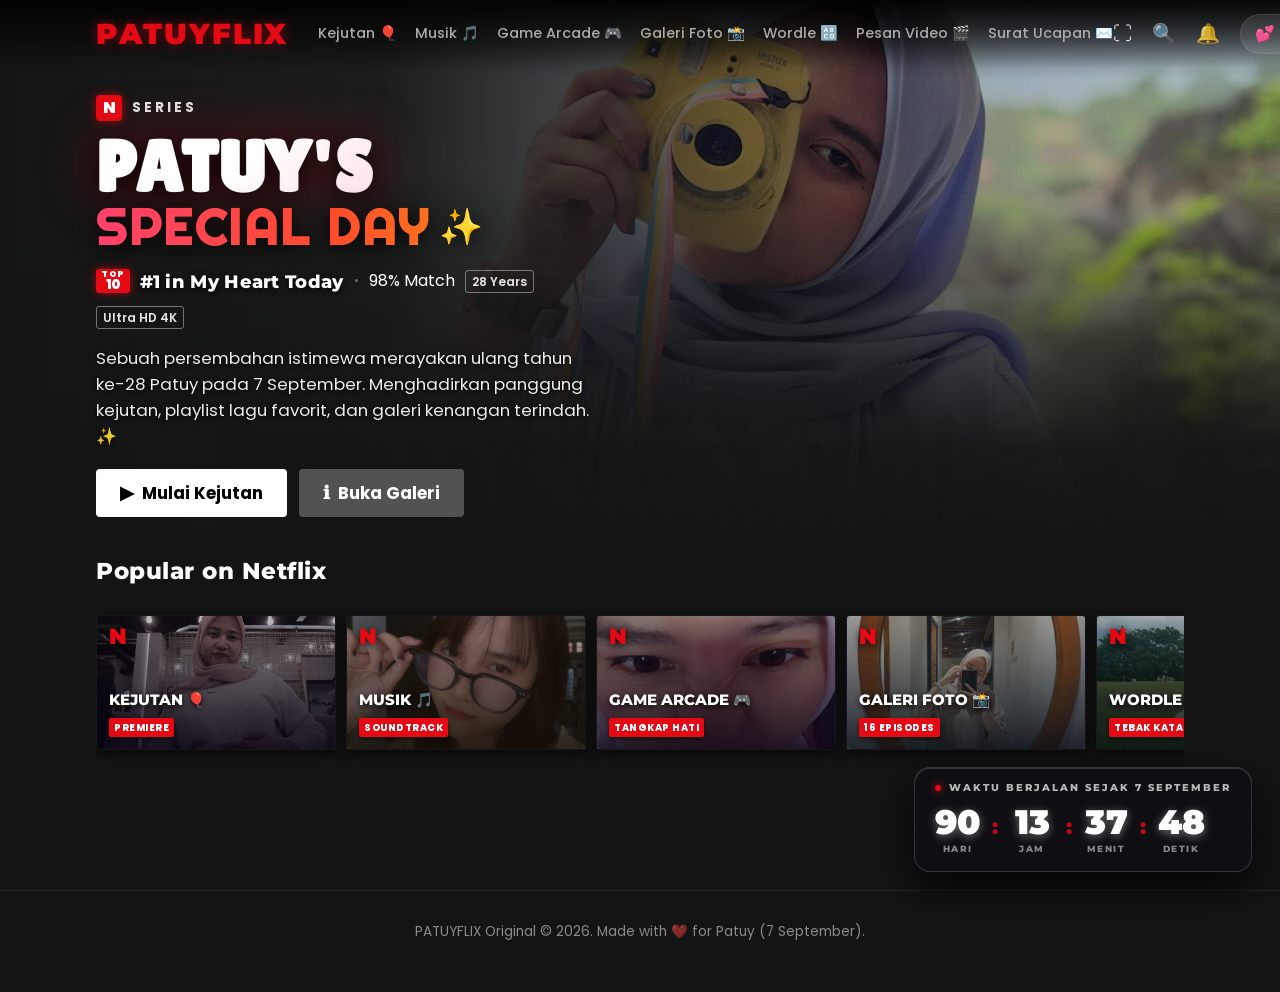
==== commit afd074d6: "feat: add global cinematic Fullscreen toggle across all pages in PATUYFLIX" ====
--- a/index.html
+++ b/index.html
@@ -664,6 +664,7 @@
             </nav>
         </div>
         <div class="header-right">
+            <span class="nav-icon fullscreen-toggle-btn" id="nav-fullscreen-btn" title="Mode Layar Penuh">⛶</span>
             <span class="nav-icon" title="Cari Cinta">🔍</span>
             <span class="nav-icon" title="Notifikasi Ulang Tahun">🔔</span>
             <a href="profile.html" class="profile-badge" style="text-decoration: none; cursor: pointer;">
